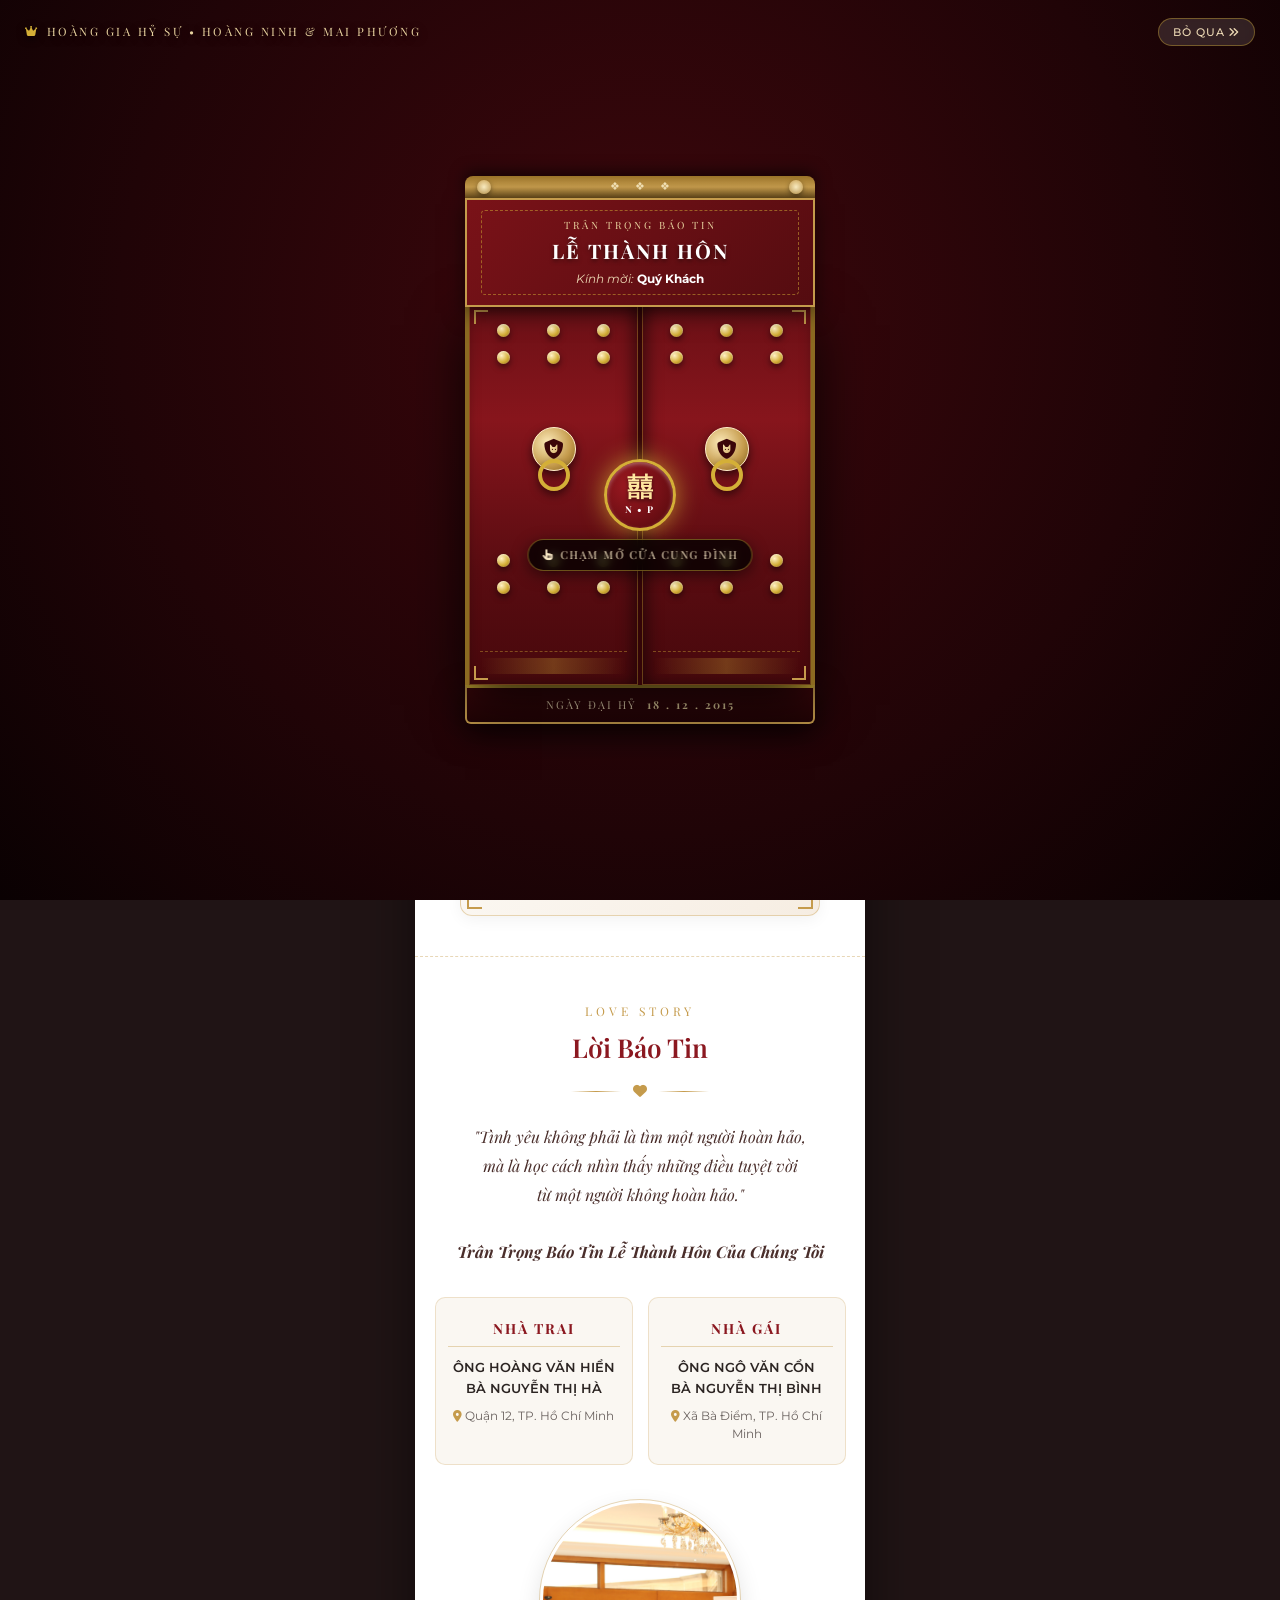
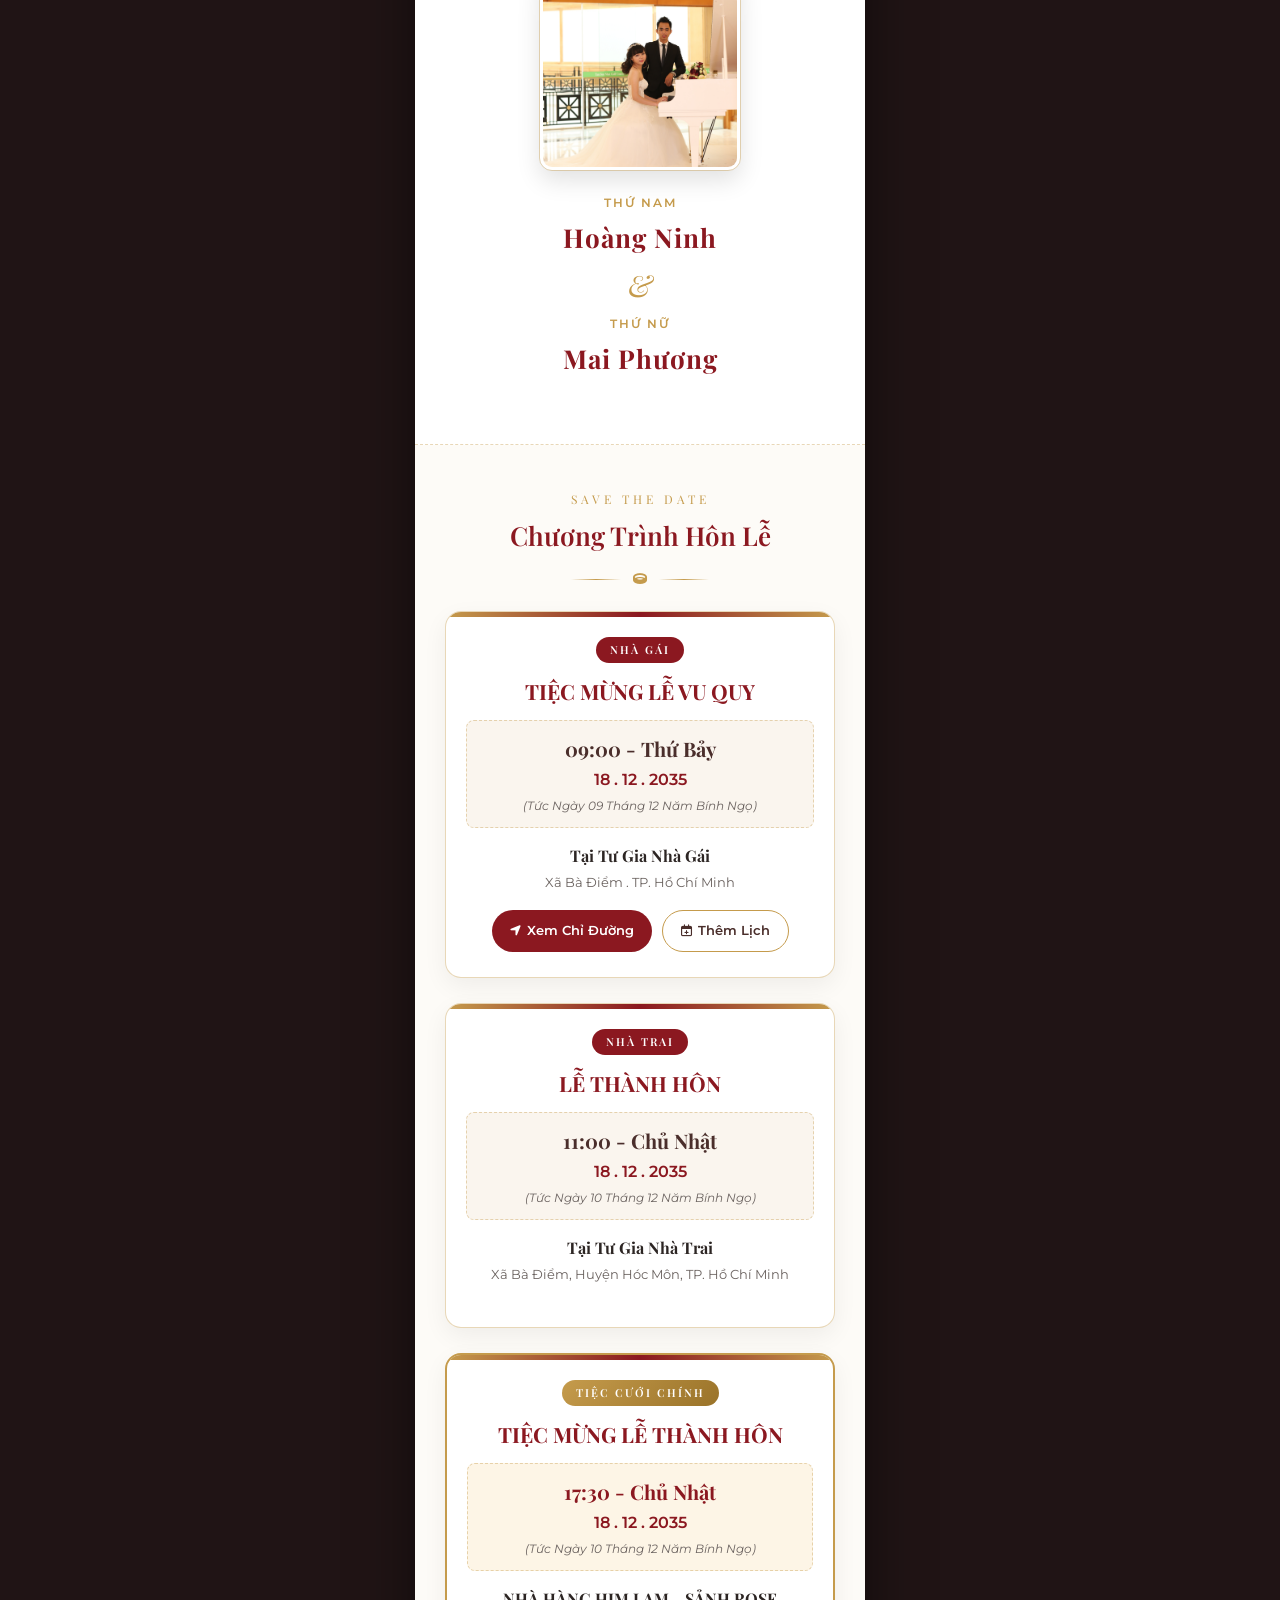
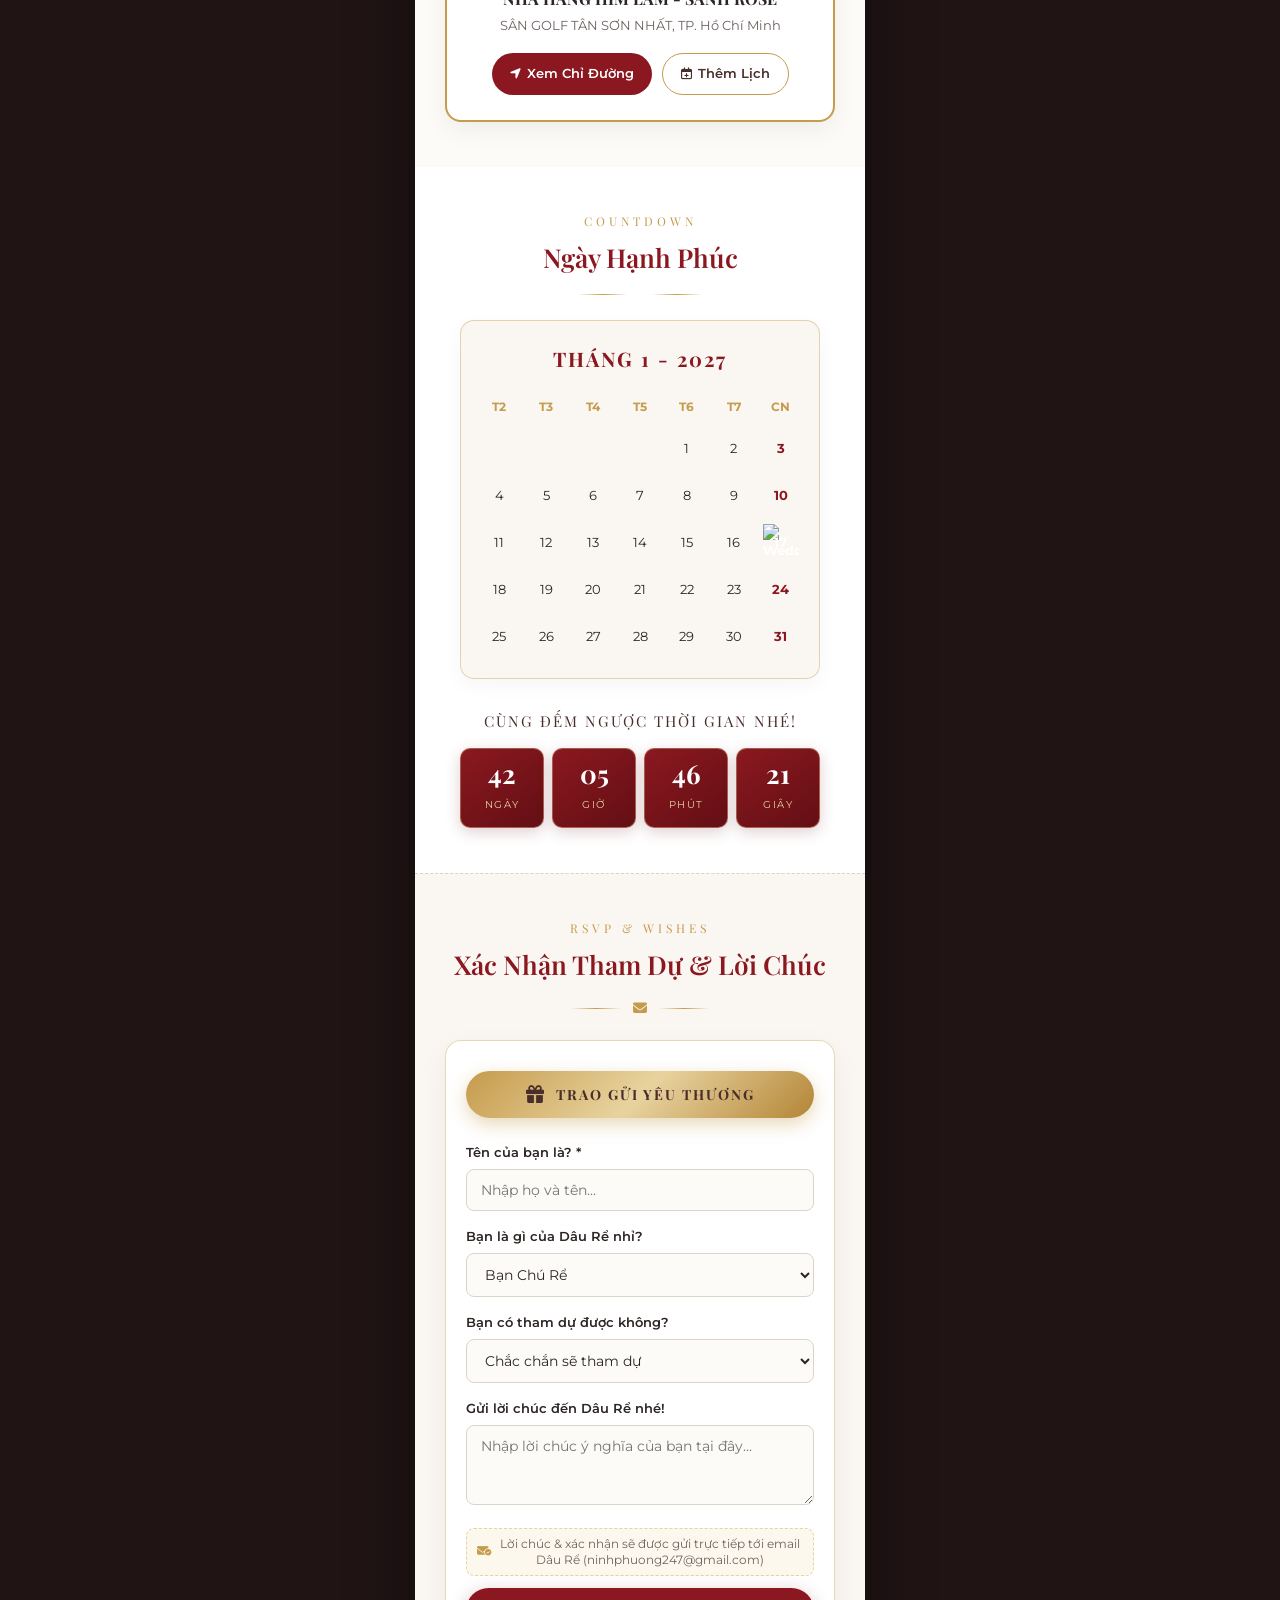
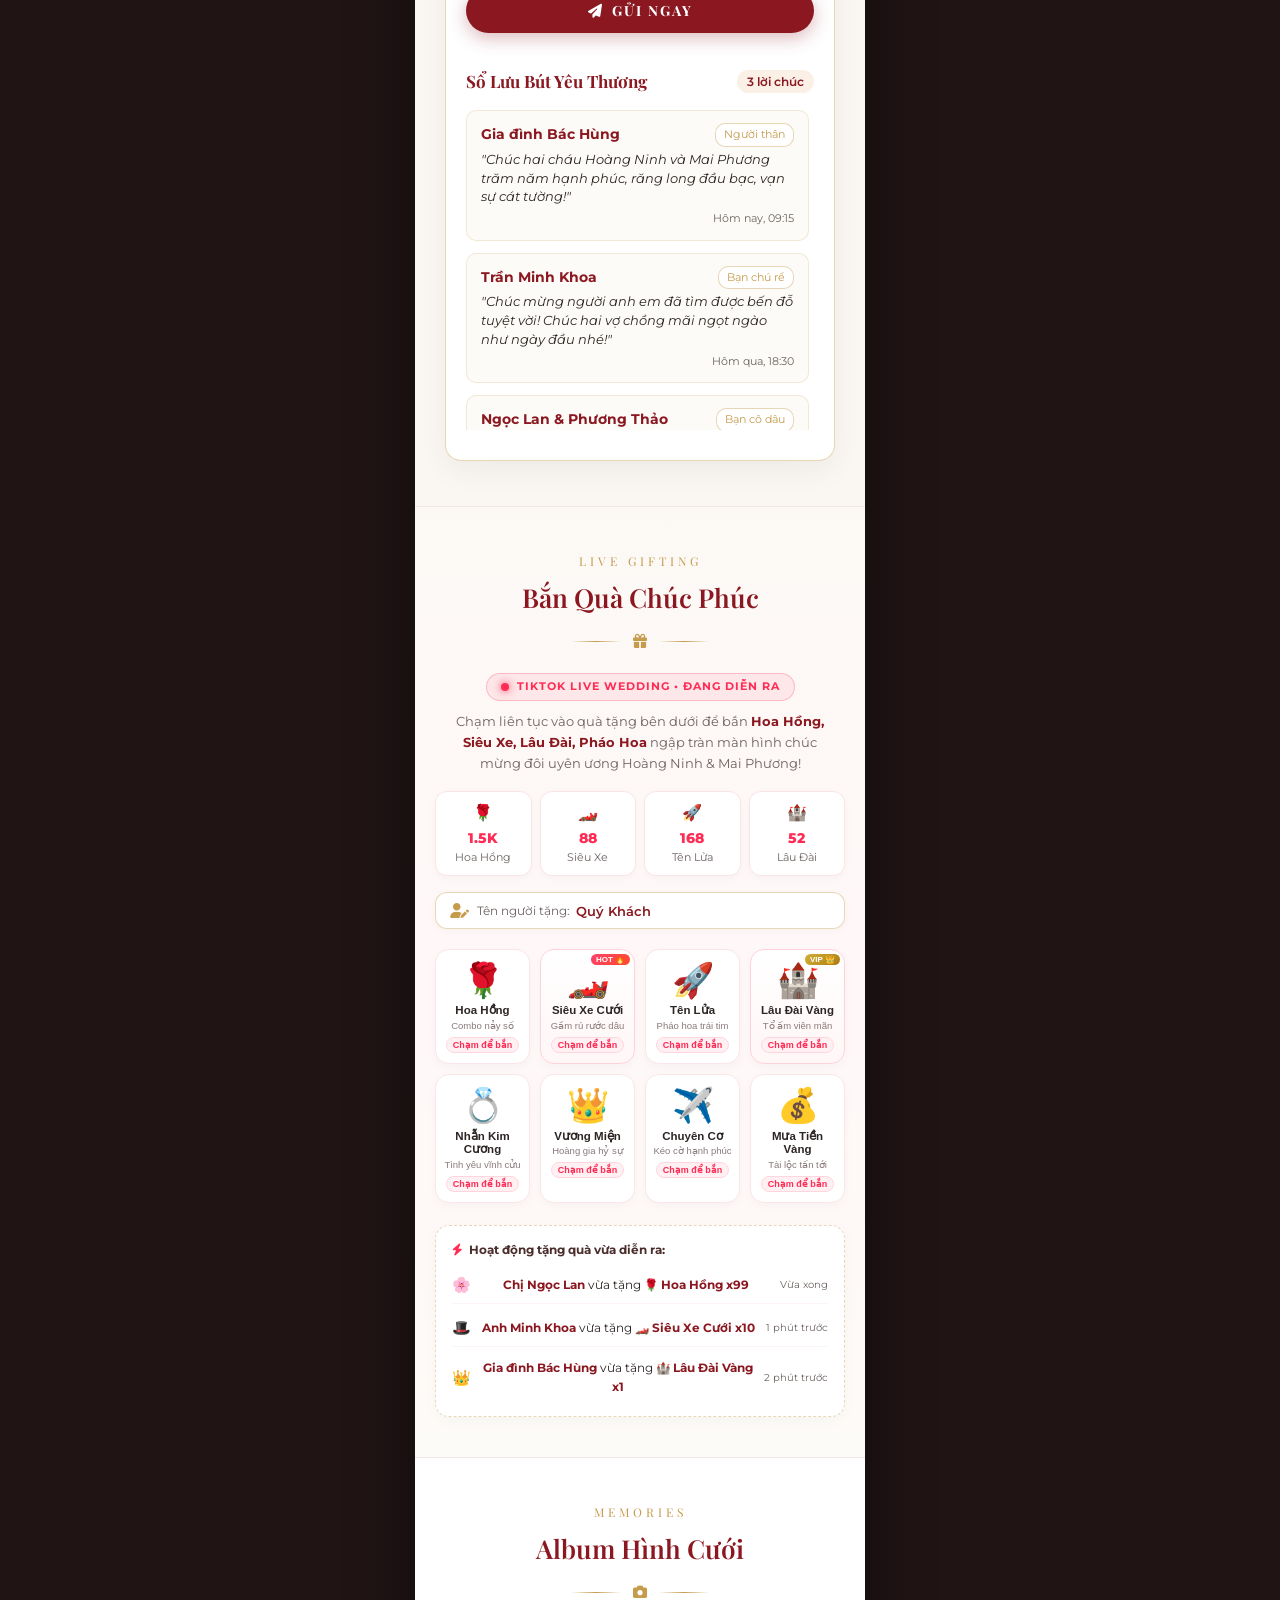
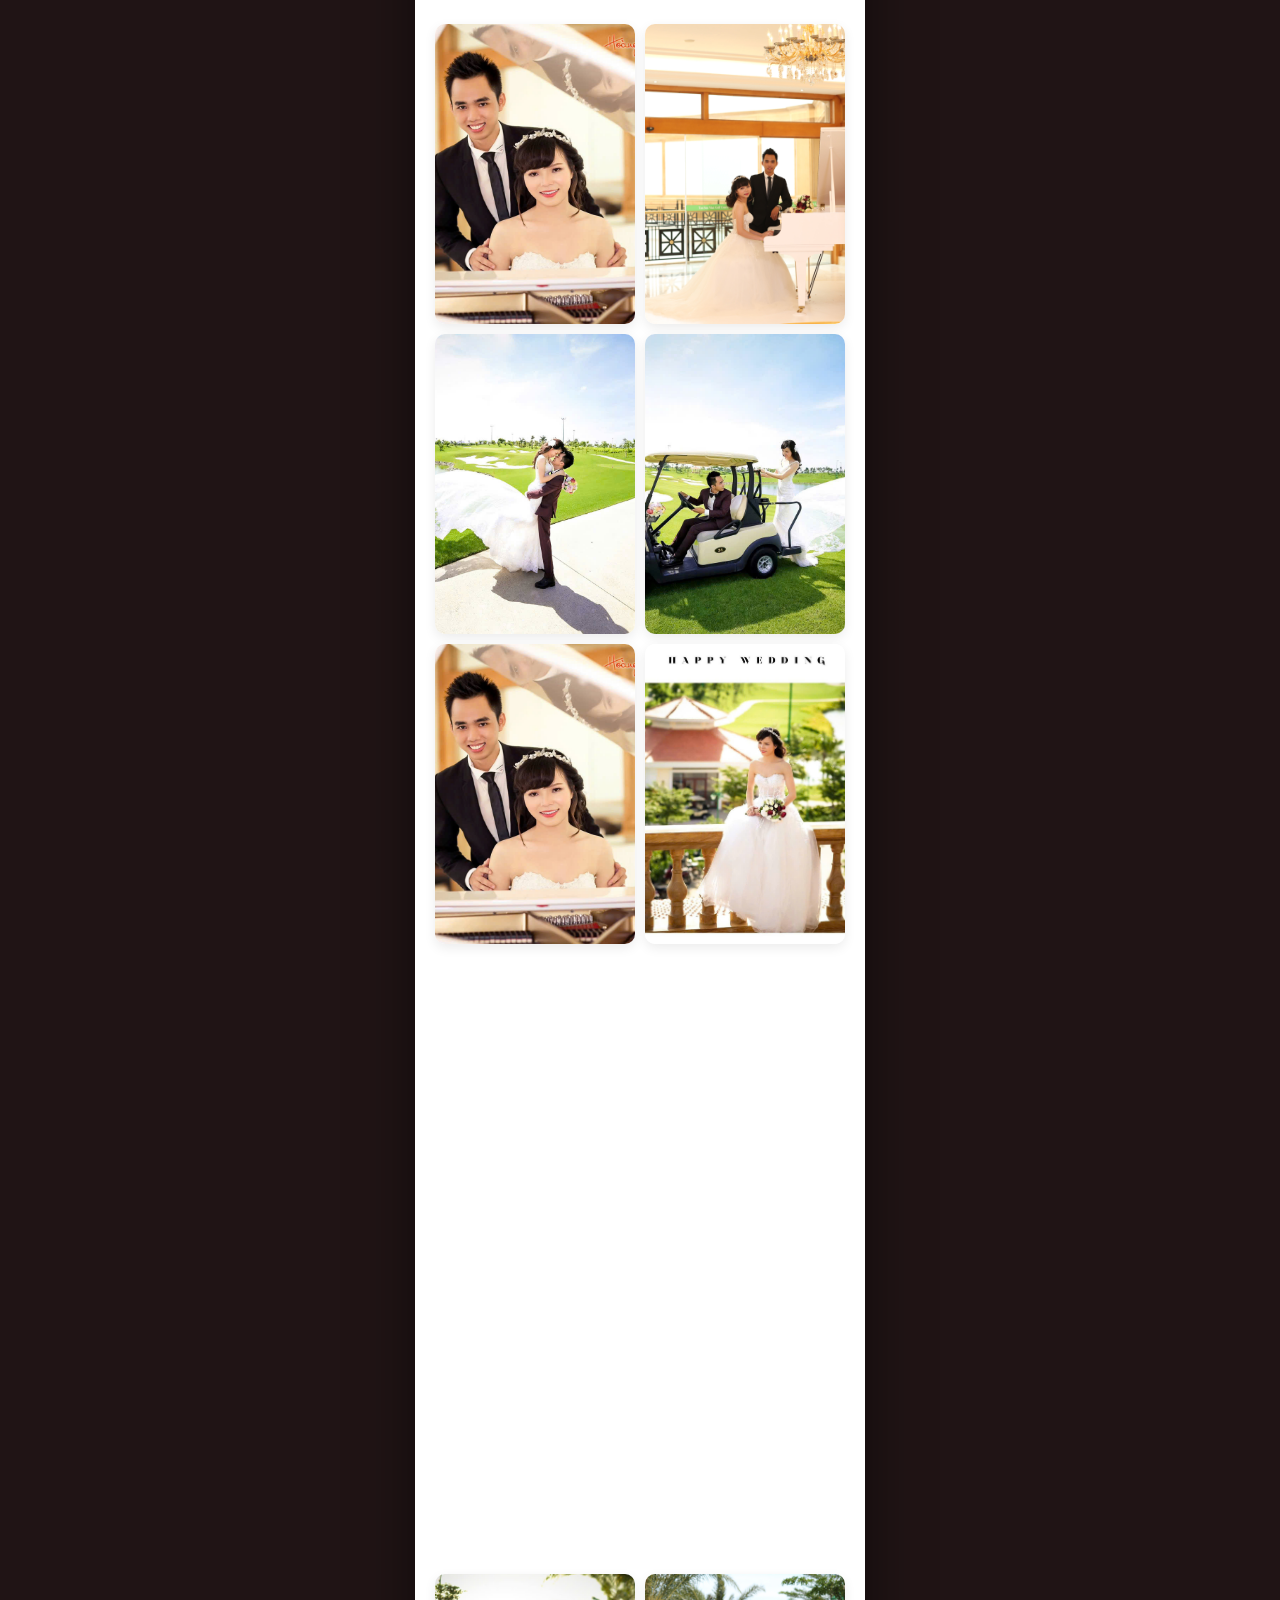
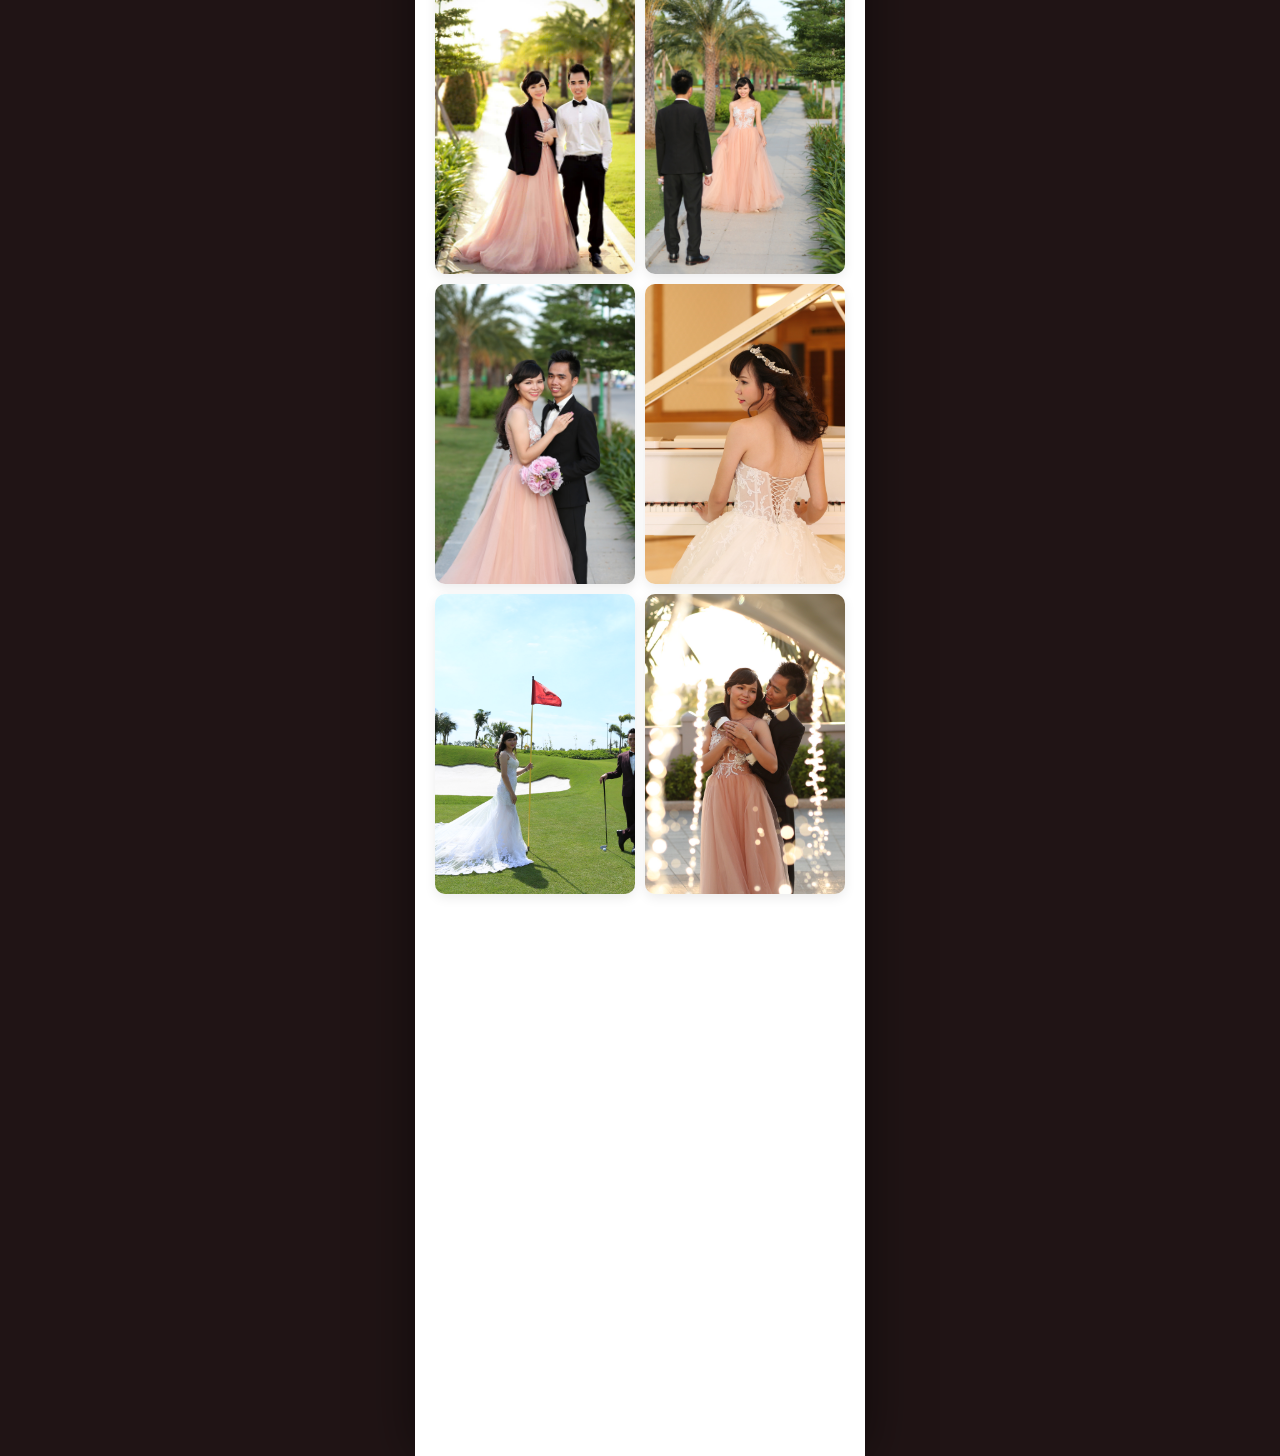
==== index.html @ 1b01f098 "Initial commit: Website thiep cuoi Hoang Ninh & Mai Phuong with TikTok live gifts, palace gate effec" ====
<!DOCTYPE html>
<html lang="vi">

<head>
  <meta charset="UTF-8">
  <meta name="viewport" content="width=device-width, initial-scale=1.0, maximum-scale=1.0, user-scalable=no">
  <title>THƯ MỜI CƯỚI HOÀNG NINH &amp; MAI PHƯƠNG</title>

  <!-- Open Graph / SEO / Facebook / Zalo -->
  <meta property="og:type" content="website">
  <meta property="og:title" content="THƯ MỜI CƯỚI HOÀNG NINH &amp; MAI PHƯƠNG">
  <meta property="og:description"
    content="Trân trọng kính mời quý khách đến dự lễ thành hôn của HOÀNG NINH &amp; MAI PHƯƠNG vào ngày 17.01.2027!">
  <meta property="og:image" content="image/chinh.jpg">
  <meta property="og:url" content="https://www.ewedinvite.online/VANHUY&amp;MYDUYEN">

  <!-- Favicon -->
  <link rel="icon" type="image/png"
    href="https://statics.pancake.vn/web-media/57/9d/b4/54/8062abb209fa7d1a4f616d71addf48e4b528644d159a733f58090902-w:100-h:100-l:7010-t:image/png.png">

  <!-- Font Awesome Icons -->
  <link rel="stylesheet" href="https://cdnjs.cloudflare.com/ajax/libs/font-awesome/6.5.1/css/all.min.css">

  <!-- Custom Stylesheet -->
  <link rel="stylesheet" href="style.css">
</head>

<body>

  <!-- Golden Scroll Progress Bar -->
  <div class="scroll-progress-bar" id="scroll-progress-bar"></div>

  <!-- Falling Canvas (Rose Petals & Golden Hearts) -->
  <canvas id="particles-canvas"></canvas>

  <!-- Background Music Audio Element -->
  <audio id="wedding-audio" loop preload="auto">
    <source
      src="https://statics.pancake.vn/web-media/5e/ee/bf/4a/afa10d3bdf98ca17ec3191ebbfd3c829d135d06939ee1f1b712d731d-w:0-h:0-l:2938934-t:audio/mpeg.mp3"
      type="audio/mpeg">
  </audio>

  <!-- Floating Music Toggle Button -->
  <div class="floating-music-btn" id="music-toggle-btn" title="Phát nhạc nền">
    <div class="music-disc">
      <i class="fa-solid fa-compact-disc music-icon"></i>
    </div>
  </div>

  <!-- Floating Back to Top Button -->
  <div class="floating-scroll-top" id="scroll-top-btn" title="Lên đầu trang">
    <i class="fa-solid fa-arrow-up"></i>
  </div>

  <!-- Floating Guest Link Creator Tool Button (for Bride & Groom) -->
  <div class="floating-tool-btn" id="floating-tool-btn" title="Tạo link mời riêng cho từng khách">
    <i class="fa-solid fa-wand-magic-sparkles" style="color: #c59b4c; font-size: 18px;"></i>
  </div>

  <!-- Floating TikTok Live Gift Button (Bắn Quà Live) -->
  <div class="floating-gift-btn" id="floating-gift-btn" title="Bắn quà Live TikTok chúc phúc Dâu Rể">
    <div class="gift-btn-glow"></div>
    <div class="gift-btn-inner">
      <span class="gift-btn-icon">🎁</span>
      <span class="gift-btn-label">Tặng Quà</span>
      <span class="gift-live-pulse-dot"></span>
    </div>
  </div>

  <!-- =====================================================================
       IMPERIAL PALACE GATE OPENING TRANSITION (CỬA CUNG ĐÌNH HOÀNG GIA)
       ===================================================================== -->
  <div class="palace-gate-overlay" id="envelope-overlay">
    <!-- Top Bar with Imperial Badge & Skip Button -->
    <div class="palace-top-bar">
      <div class="palace-top-badge">
        <i class="fa-solid fa-crown" style="color: #d4af37; margin-right: 6px;"></i>
        HOÀNG GIA HỶ SỰ &bull; HOÀNG NINH &amp; MAI PHƯƠNG
      </div>
      <button class="btn-skip-intro" id="btn-skip-intro" title="Vào trực tiếp thiệp cưới">
        Bỏ qua <i class="fa-solid fa-angles-right" style="font-size: 11px; margin-left: 3px;"></i>
      </button>
    </div>

    <!-- Golden Ray Backdrop / Palace Interior Glow -->
    <div class="palace-interior-glow" id="palace-glow">
      <div class="palace-light-beam"></div>
    </div>

    <!-- The Palace Gate Arch & Double Doors Container -->
    <div class="palace-gate-container" id="palace-gate-container">

      <!-- Imperial Roof Cornice & Plaque (Hoành phi hoàng gia sơn son thếp vàng) -->
      <div class="palace-roof-cornice">
        <div class="palace-roof-eaves">
          <div class="eave-ornament eave-left"></div>
          <div class="eave-ridge">
            <span class="roof-tile-ornament">❖</span>
            <span class="roof-tile-ornament">❖</span>
            <span class="roof-tile-ornament">❖</span>
          </div>
          <div class="eave-ornament eave-right"></div>
        </div>
        <div class="palace-plaque">
          <div class="plaque-border">
            <span class="plaque-sub">TRÂN TRỌNG BÁO TIN</span>
            <h2 class="plaque-title">LỄ THÀNH HÔN</h2>
            <div class="plaque-guest">
              <span>Kính mời:</span> <strong id="envelope-guest-name">Quý Khách</strong>
            </div>
          </div>
        </div>
      </div>

      <!-- 3D Door Portal (Khung cửa cung đình phối cảnh 3D) -->
      <div class="palace-door-portal" id="palace-door-portal">

        <!-- Cánh Cửa Trái (Left Palace Door) -->
        <div class="palace-door door-left" id="door-left">
          <div class="door-frame-inner">
            <!-- Brass Corner Filigree -->
            <div class="door-corner lt"></div>
            <div class="door-corner lb"></div>

            <!-- Top Rivets Matrix (Đinh tán bằng đồng hoàng gia) -->
            <div class="rivets-grid">
              <span class="rivet"></span><span class="rivet"></span><span class="rivet"></span>
              <span class="rivet"></span><span class="rivet"></span><span class="rivet"></span>
            </div>

            <!-- Imperial Brass Lion Knocker with Ring (Tay nắm cửa sư tử ngậm khuyên vàng) -->
            <div class="door-knocker-wrap">
              <div class="knocker-mask">
                <i class="fa-solid fa-shield-cat"></i>
              </div>
              <div class="knocker-ring"></div>
            </div>

            <!-- Bottom Rivets Matrix -->
            <div class="rivets-grid">
              <span class="rivet"></span><span class="rivet"></span><span class="rivet"></span>
              <span class="rivet"></span><span class="rivet"></span><span class="rivet"></span>
            </div>

            <!-- Traditional Imperial Carving Inlay -->
            <div class="door-carving">
              <div class="carving-filigree"></div>
            </div>
          </div>
        </div>

        <!-- Cánh Cửa Phải (Right Palace Door) -->
        <div class="palace-door door-right" id="door-right">
          <div class="door-frame-inner">
            <!-- Brass Corner Filigree -->
            <div class="door-corner rt"></div>
            <div class="door-corner rb"></div>

            <!-- Top Rivets Matrix (Đinh tán bằng đồng hoàng gia) -->
            <div class="rivets-grid">
              <span class="rivet"></span><span class="rivet"></span><span class="rivet"></span>
              <span class="rivet"></span><span class="rivet"></span><span class="rivet"></span>
            </div>

            <!-- Imperial Brass Lion Knocker with Ring (Tay nắm cửa sư tử ngậm khuyên vàng) -->
            <div class="door-knocker-wrap">
              <div class="knocker-mask">
                <i class="fa-solid fa-shield-cat"></i>
              </div>
              <div class="knocker-ring"></div>
            </div>

            <!-- Bottom Rivets Matrix -->
            <div class="rivets-grid">
              <span class="rivet"></span><span class="rivet"></span><span class="rivet"></span>
              <span class="rivet"></span><span class="rivet"></span><span class="rivet"></span>
            </div>

            <!-- Traditional Imperial Carving Inlay -->
            <div class="door-carving">
              <div class="carving-filigree"></div>
            </div>
          </div>
        </div>

        <!-- Khóa Ngọc Hoàng Gia / Biểu Tượng Chạm Mở (Center Palace Lock Trigger) -->
        <div class="palace-center-lock" id="env-wax-seal" title="Chạm nhẹ để đẩy cửa cung đình">
          <div class="lock-ornament">
            <div class="lock-ring-glow"></div>
            <div class="lock-circle">
              <div class="lock-double-happiness">囍</div>
              <div class="lock-monogram">N &bull; P</div>
            </div>
          </div>
          <div class="palace-touch-hint">
            <i class="fa-solid fa-hand-pointer tap-icon"></i>
            <span>Chạm mở cửa cung đình</span>
          </div>
        </div>

      </div> <!-- End palace-door-portal -->

      <!-- Imperial Plinth / Stone Threshold (Bậc thềm cung điện đá hoa cương viền vàng) -->
      <div class="palace-threshold">
        <div class="threshold-step"></div>
        <div class="threshold-meta">
          <span>NGÀY ĐẠI HỶ</span>
          <strong>18 . 12 . 2015</strong>
        </div>
      </div>

    </div> <!-- End palace-gate-container -->
  </div> <!-- End palace-gate-overlay -->

  <!-- =====================================================================
       MAIN DESKTOP CONTAINER (MOBILE-FIRST 450px)
       ===================================================================== -->
  <div class="desktop-wrapper" id="main-content">

    <!-- SECTION 1: HERO & BÌA THIỆP -->
    <section class="section-hero" id="section-hero">
      <div class="hero-badge" data-aos="fade-down" data-aos-duration="900">THIỆP MỜI CƯỚI</div>
      <h1 class="hero-names" data-aos="zoom-in" data-aos-delay="100">
        <span class="name-line">HOÀNG NINH</span>
        <span class="and">&amp;</span>
        <span class="name-line">MAI PHƯƠNG</span>
      </h1>

      <div class="hero-photo-wrapper" data-aos="zoom-in" data-aos-delay="200">
        <img src="image/chinh.jpg" alt="HOÀNG NINH &amp; MAI PHƯƠNG">
      </div>

      <div class="hero-date-banner" data-aos="fade-up" data-aos-delay="250">18 . 12 . 2035</div>

      <!-- Personalized Guest Invitation Card -->
      <div class="guest-invitation-card" data-aos="flip-up" data-aos-delay="300">
        <div class="guest-card-corner top-left"></div>
        <div class="guest-card-corner top-right"></div>
        <div class="guest-card-corner bottom-left"></div>
        <div class="guest-card-corner bottom-right"></div>

        <div class="invite-label">Trân Trọng Kính Mời:</div>
        <div class="guest-highlight-name" id="hero-guest-name">Quý Khách</div>
        <div class="invite-line"></div>
        <div class="invite-sub">Đến dự buổi tiệc chung vui cùng gia đình chúng tôi</div>
      </div>
    </section>

    <!-- SECTION 2: LỜI BÁO TIN & THÔNG TIN HAI GIA ĐÌNH -->
    <section class="section-families" id="section-families">
      <span class="sec-subtitle" data-aos="fade-up">Love Story</span>
      <h2 class="sec-title" data-aos="fade-up" data-aos-delay="100">Lời Báo Tin</h2>

      <div class="section-divider" data-aos="zoom-in" data-aos-delay="150">
        <i class="fa-solid fa-heart"></i>
      </div>

      <p class="announcement-text" data-aos="fade-up" data-aos-delay="200">
        "Tình yêu không phải là tìm một người hoàn hảo,<br>
        mà là học cách nhìn thấy những điều tuyệt vời<br>
        từ một người không hoàn hảo."<br><br>
        <strong>Trân Trọng Báo Tin Lễ Thành Hôn Của Chúng Tôi</strong>
      </p>

      <!-- Hai Gia Đình -->
      <div class="families-container">
        <!-- Nhà Trai (Slide from Left) -->
        <div class="family-column" data-aos="fade-right" data-aos-delay="200">
          <div class="family-title">NHÀ TRAI</div>
          <div class="parent-names">
            ÔNG HOÀNG VĂN HIỂN<br>
            BÀ NGUYỄN THỊ HÀ
          </div>
          <div class="family-address">
            <i class="fa-solid fa-location-dot" style="color: #c59b4c;"></i> Quận 12, TP. Hồ Chí Minh
          </div>
        </div>

        <!-- Nhà Gái (Slide from Right) -->
        <div class="family-column" data-aos="fade-left" data-aos-delay="200">
          <div class="family-title">NHÀ GÁI</div>
          <div class="parent-names">
            ÔNG NGÔ VĂN CỔN<br>
            BÀ NGUYỄN THỊ BÌNH
          </div>
          <div class="family-address">
            <i class="fa-solid fa-location-dot" style="color: #c59b4c;"></i> Xã Bà Điểm, TP. Hồ Chí Minh
          </div>
        </div>
      </div>

      <!-- Couple Photo & Names -->
      <div class="couple-feature">
        <div class="couple-arch-photo" data-aos="zoom-in" data-aos-delay="250">
          <img src="image/188A6221.JPG" alt="Chú rể Hoàng Ninh &amp; Cô dâu Mai Phương">
        </div>

        <div class="couple-names-wrap" data-aos="fade-up" data-aos-delay="300">
          <div class="groom-box">
            <span class="role-tag">Thứ Nam</span>
            <div class="person-name">Hoàng Ninh</div>
          </div>

          <div class="couple-heart-amp">&amp;</div>

          <div class="bride-box">
            <span class="role-tag">Thứ Nữ</span>
            <div class="person-name">Mai Phương</div>
          </div>
        </div>
      </div>
    </section>

    <!-- SECTION 3 & 4: CHI TIẾT SỰ KIỆN CƯỚI -->
    <section class="section-events" id="section-events">
      <span class="sec-subtitle" data-aos="fade-up">Save The Date</span>
      <h2 class="sec-title" data-aos="fade-up" data-aos-delay="100">Chương Trình Hôn Lễ</h2>

      <div class="section-divider" data-aos="zoom-in" data-aos-delay="150">
        <i class="fa-solid fa-ring"></i>
      </div>

      <div class="events-wrapper">
        <!-- Sự kiện 1: TIỆC MỪNG LỄ VU QUY (Nhà Gái) -->
        <div class="event-card" data-aos="fade-right" data-aos-delay="150">
          <span class="event-badge">NHÀ GÁI</span>
          <h3 class="event-title">TIỆC MỪNG LỄ VU QUY</h3>

          <div class="event-datetime-box">
            <div class="event-time">09:00 - Thứ Bảy</div>
            <div class="event-date">18 . 12 . 2035</div>
            <div class="event-lunar">(Tức Ngày 09 Tháng 12 Năm Bính Ngọ)</div>
          </div>

          <div class="event-venue-name">Tại Tư Gia Nhà Gái</div>
          <div class="event-address">
            Xã Bà Điểm . TP. Hồ Chí Minh
          </div>

          <div class="event-actions">
            <a href="https://www.google.com/maps?q=10.3214920,106.2009957" target="_blank" rel="noopener"
              class="btn-map">
              <i class="fa-solid fa-location-arrow"></i> Xem Chỉ Đường
            </a>
            <a href="https://calendar.google.com/calendar/render?action=TEMPLATE&text=Ti%E1%BB%87c+Vu+Quy+Ho%C3%A0ng+Ninh+%26+Mai+Ph%C6%B0%C6%A1ng&dates=20270116T020000Z/20270116T060000Z&details=L%E1%BB%85+Vu+Quy+t%E1%BA%A1i+T%C6%B0+Gia+Nh%C3%A0+G%C3%A1i&location=22+T%E1%BB%95+1,+%E1%BA%A4p+%C4%90%C3%B4ng+H%C3%B2a,+X%C3%A3+Ng%C5%A9+Hi%E1%BB%87p,+T%E1%BB%89nh+%C4%90%E1%BB%93ng+Th%C3%A1p"
              target="_blank" rel="noopener" class="btn-calendar">
              <i class="fa-regular fa-calendar-plus"></i> Thêm Lịch
            </a>
          </div>
        </div>

        <!-- Sự kiện 2: LỄ THÀNH HÔN (Nhà Trai) -->
        <div class="event-card" data-aos="fade-left" data-aos-delay="200">
          <span class="event-badge">NHÀ TRAI</span>
          <h3 class="event-title">LỄ THÀNH HÔN</h3>

          <div class="event-datetime-box">
            <div class="event-time">11:00 - Chủ Nhật</div>
            <div class="event-date">18 . 12 . 2035</div>
            <div class="event-lunar">(Tức Ngày 10 Tháng 12 Năm Bính Ngọ)</div>
          </div>

          <div class="event-venue-name">Tại Tư Gia Nhà Trai</div>
          <div class="event-address">
            Xã Bà Điểm, Huyện Hóc Môn, TP. Hồ Chí Minh
          </div>
        </div>

        <!-- Sự kiện 3: TIỆC MỪNG LỄ THÀNH HÔN (Đãi Tiệc Nhà Hàng) -->
        <div class="event-card event-highlight" style="border: 2px solid var(--accent-gold);" data-aos="zoom-in"
          data-aos-delay="250">
          <span class="event-badge" style="background: linear-gradient(135deg, #c59b4c, #9a7329);">TIỆC CƯỚI
            CHÍNH</span>
          <h3 class="event-title">TIỆC MỪNG LỄ THÀNH HÔN</h3>

          <div class="event-datetime-box" style="background: #fdf5e6;">
            <div class="event-time" style="color: var(--primary-red);">17:30 - Chủ Nhật</div>
            <div class="event-date">18 . 12 . 2035</div>
            <div class="event-lunar">(Tức Ngày 10 Tháng 12 Năm Bính Ngọ)</div>
          </div>

          <div class="event-venue-name">NHÀ HÀNG HIM LAM - SẢNH ROSE</div>
          <div class="event-address">
            SÂN GOLF TÂN SƠN NHẤT, TP. Hồ Chí Minh
          </div>

          <div class="event-actions">
            <a href="https://www.google.com/maps/place/Trung+T%C3%A2m+Ti%E1%BB%87c+C%C6%B0%E1%BB%9Bi+H%E1%BB%99i+Ngh%E1%BB%8B+Melisa+Center/@10.782358,106.6368441,925m/data=!3m2!1e3!4b1!4m6!3m5!1s0x31752eaf6658609f:0x1e97038f274d4237!8m2!3d10.782358!4d106.6368441!16s%2Fg%2F1q674bwl4"
              target="_blank" rel="noopener" class="btn-map">
              <i class="fa-solid fa-location-arrow"></i> Xem Chỉ Đường
            </a>
            <a href="https://calendar.google.com/calendar/render?action=TEMPLATE&text=Ti%E1%BB%87c+C%C6%B0%E1%BB%9Bi+Ho%C3%A0ng+Ninh+%26+Mai+Ph%C6%B0%C6%A1ng&dates=20270117T103000Z/20270117T143000Z&details=Ti%E1%BB%87c+M%E1%BB%ABng+Th%C3%A0nh+H%C3%B4n+t%E1%BA%A1i+Melisa+Center&location=85+Tho%E1%BA%A1i+Ng%E1%BB%8Dc+H%E1%BA%A7u,+T%C3%A2n+Ph%C3%BA,+TP.+H%E1%BB%93+Ch%C3%AD+Minh"
              target="_blank" rel="noopener" class="btn-calendar">
              <i class="fa-regular fa-calendar-plus"></i> Thêm Lịch
            </a>
          </div>
        </div>
      </div>
    </section>

    <!-- SECTION 5: LỊCH NGÀY CƯỚI & ĐỒNG HỒ ĐẾM NGƯỢC -->
    <section class="section-calendar" id="section-calendar">
      <span class="sec-subtitle" data-aos="fade-up">Countdown</span>
      <h2 class="sec-title" data-aos="fade-up" data-aos-delay="100">Ngày Hạnh Phúc</h2>

      <div class="section-divider" data-aos="zoom-in" data-aos-delay="150">
        <i class="fa-solid fa-calendar-heart"></i>
      </div>

      <!-- Calendar Widget (Flip up animation) -->
      <div class="wedding-calendar-card" data-aos="flip-up" data-aos-delay="200">
        <div class="calendar-header">THÁNG 1 - 2027</div>
        <div class="cal-grid" id="calendar-grid">
          <!-- Calendar is dynamically generated via script.js -->
        </div>
      </div>

      <!-- Countdown Clock -->
      <div class="countdown-container" data-aos="fade-up" data-aos-delay="250">
        <div class="countdown-title">Cùng đếm ngược thời gian nhé!</div>
        <div class="countdown-boxes">
          <div class="countdown-item" data-aos="zoom-in" data-aos-delay="100">
            <span class="countdown-number" id="count-days">00</span>
            <span class="countdown-label">Ngày</span>
          </div>
          <div class="countdown-item" data-aos="zoom-in" data-aos-delay="200">
            <span class="countdown-number" id="count-hours">00</span>
            <span class="countdown-label">Giờ</span>
          </div>
          <div class="countdown-item" data-aos="zoom-in" data-aos-delay="300">
            <span class="countdown-number" id="count-minutes">00</span>
            <span class="countdown-label">Phút</span>
          </div>
          <div class="countdown-item" data-aos="zoom-in" data-aos-delay="400">
            <span class="countdown-number" id="count-seconds">00</span>
            <span class="countdown-label">Giây</span>
          </div>
        </div>
      </div>
    </section>

    <!-- SECTION 6: XÁC NHẬN THAM DỰ & TRAO GỬI YÊU THƯƠNG -->
    <section class="section-rsvp" id="section-rsvp">
      <span class="sec-subtitle" data-aos="fade-up">RSVP &amp; Wishes</span>
      <h2 class="sec-title" data-aos="fade-up" data-aos-delay="100">Xác Nhận Tham Dự &amp; Lời Chúc</h2>

      <div class="section-divider" data-aos="zoom-in" data-aos-delay="150">
        <i class="fa-solid fa-envelope"></i>
      </div>

      <div class="rsvp-card" data-aos="fade-up" data-aos-delay="200">
        <!-- Trao Gửi Yêu Thương Button (Open Bank Gift Modal) -->
        <button class="btn-open-gift trigger-gift-modal" data-aos="zoom-in" data-aos-delay="250">
          <i class="fa-solid fa-gift"></i> Trao Gửi Yêu Thương
        </button>

        <!-- RSVP Form -->
        <form class="rsvp-form-wrap" id="rsvp-form" data-aos="fade-up" data-aos-delay="300">
          <div class="form-group">
            <label class="form-label" for="rsvp-guest-name">Tên của bạn là? *</label>
            <input type="text" id="rsvp-guest-name" class="form-input" placeholder="Nhập họ và tên..." required>
          </div>

          <div class="form-group">
            <label class="form-label" for="rsvp-relation">Bạn là gì của Dâu Rể nhỉ?</label>
            <select id="rsvp-relation" class="form-select">
              <option value="Bạn Chú Rể">Bạn Chú Rể</option>
              <option value="Bạn Cô Dâu">Bạn Cô Dâu</option>
              <option value="Đồng Nghiệp">Đồng Nghiệp</option>
              <option value="Họ Hàng / Người Thân">Họ Hàng / Người Thân</option>
              <option value="Bạn Thân">Bạn Thân</option>
              <option value="Khách Quý">Khách Quý</option>
            </select>
          </div>

          <div class="form-group">
            <label class="form-label" for="rsvp-attendance">Bạn có tham dự được không?</label>
            <select id="rsvp-attendance" class="form-select" required>
              <option value="yes">Chắc chắn sẽ tham dự</option>
              <option value="no">Rất tiếc không thể tham dự</option>
            </select>
          </div>

          <div class="form-group">
            <label class="form-label" for="rsvp-message">Gửi lời chúc đến Dâu Rể nhé!</label>
            <textarea id="rsvp-message" class="form-textarea"
              placeholder="Nhập lời chúc ý nghĩa của bạn tại đây..."></textarea>
          </div>

          <div class="rsvp-email-notice">
            <i class="fa-solid fa-envelope-circle-check" style="color: var(--accent-gold);"></i> Lời chúc &amp; xác nhận sẽ được gửi trực tiếp tới email Dâu Rể (ninhphuong247@gmail.com)
          </div>

          <button type="submit" class="btn-submit-rsvp" id="btn-submit-rsvp">
            <i class="fa-solid fa-paper-plane"></i> GỬI NGAY
          </button>
        </form>

        <!-- Sổ Lưu Bút (Guestbook) -->
        <div class="guestbook-section" data-aos="fade-up" data-aos-delay="350">
          <div class="guestbook-title">
            <span>Sổ Lưu Bút Yêu Thương</span>
            <span class="guestbook-badge" id="wishes-count">3 lời chúc</span>
          </div>

          <div class="wishes-list" id="wishes-list">
            <!-- Wishes will be loaded here from script.js -->
          </div>
        </div>
      </div>
    </section>

    <!-- =====================================================================
         SECTION 6.5: BẮN QUÀ LIVE TIKTOK CHÚC PHÚC DÂU RỂ
         ===================================================================== -->
    <section class="section-tiktok-gifts" id="section-tiktok-gifts">
      <span class="sec-subtitle" data-aos="fade-up">Live Gifting</span>
      <h2 class="sec-title" data-aos="fade-up" data-aos-delay="100">Bắn Quà Chúc Phúc</h2>

      <div class="section-divider" data-aos="zoom-in" data-aos-delay="150">
        <i class="fa-solid fa-gift"></i>
      </div>

      <div class="tiktok-live-badge-wrap" data-aos="fade-up" data-aos-delay="180">
        <span class="tiktok-live-dot"></span>
        <span class="tiktok-live-tag">TIKTOK LIVE WEDDING &bull; ĐANG DIỄN RA</span>
      </div>

      <p class="tiktok-desc" data-aos="fade-up" data-aos-delay="200">
        Chạm liên tục vào quà tặng bên dưới để bắn <strong>Hoa Hồng, Siêu Xe, Lâu Đài, Pháo Hoa</strong> ngập tràn màn hình chúc mừng đôi uyên ương Hoàng Ninh &amp; Mai Phương!
      </p>

      <!-- Live Gift Stats Counter -->
      <div class="tiktok-gift-stats" data-aos="fade-up" data-aos-delay="220">
        <div class="stat-pill"><span class="stat-icon">🌹</span> <strong id="stat-count-rose">1.5K</strong> <span>Hoa Hồng</span></div>
        <div class="stat-pill"><span class="stat-icon">🏎️</span> <strong id="stat-count-car">88</strong> <span>Siêu Xe</span></div>
        <div class="stat-pill"><span class="stat-icon">🚀</span> <strong id="stat-count-rocket">168</strong> <span>Tên Lửa</span></div>
        <div class="stat-pill"><span class="stat-icon">🏰</span> <strong id="stat-count-castle">52</strong> <span>Lâu Đài</span></div>
      </div>

      <!-- Quick Sender Name Input -->
      <div class="tiktok-sender-bar" data-aos="fade-up" data-aos-delay="240">
        <i class="fa-solid fa-user-pen" style="color: var(--accent-gold); margin-right: 8px;"></i>
        <label for="tiktok-guest-input" style="font-size: 12px; color: var(--text-muted); margin-right: 6px;">Tên người tặng:</label>
        <input type="text" id="tiktok-guest-input" class="tiktok-guest-input" placeholder="Nhập tên bạn (Ví dụ: Bạn Nam, Chị Lan)..." value="Quý Khách">
      </div>

      <!-- Grid of Interactive Gifts -->
      <div class="tiktok-gifts-grid" data-aos="zoom-in" data-aos-delay="260">
        <!-- 1. Hoa Hồng -->
        <button class="gift-card" data-gift="rose" type="button" title="Bắn Hoa Hồng (Combo nảy số)">
          <div class="gift-card-icon">🌹</div>
          <div class="gift-card-name">Hoa Hồng</div>
          <div class="gift-card-sub">Combo nảy số</div>
          <div class="gift-card-tap-badge">Chạm để bắn</div>
        </button>

        <!-- 2. Siêu Xe -->
        <button class="gift-card gift-highlight" data-gift="car" type="button" title="Lao Siêu Xe Mui Trần qua màn hình">
          <div class="gift-badge-hot">HOT 🔥</div>
          <div class="gift-card-icon">🏎️</div>
          <div class="gift-card-name">Siêu Xe Cưới</div>
          <div class="gift-card-sub">Gầm rú rước dâu</div>
          <div class="gift-card-tap-badge">Chạm để bắn</div>
        </button>

        <!-- 3. Tên Lửa -->
        <button class="gift-card" data-gift="rocket" type="button" title="Phóng Tên Lửa nổ Pháo Hoa Trái Tim">
          <div class="gift-card-icon">🚀</div>
          <div class="gift-card-name">Tên Lửa</div>
          <div class="gift-card-sub">Pháo hoa trái tim</div>
          <div class="gift-card-tap-badge">Chạm để bắn</div>
        </button>

        <!-- 4. Lâu Đài Cổ Tích -->
        <button class="gift-card gift-highlight" data-gift="castle" type="button" title="Dựng Lâu Đài Cổ Tích nguy nga">
          <div class="gift-badge-vip">VIP 👑</div>
          <div class="gift-card-icon">🏰</div>
          <div class="gift-card-name">Lâu Đài Vàng</div>
          <div class="gift-card-sub">Tổ ấm viên mãn</div>
          <div class="gift-card-tap-badge">Chạm để bắn</div>
        </button>

        <!-- 5. Nhẫn Kim Cương -->
        <button class="gift-card" data-gift="ring" type="button" title="Tỏa sáng Nhẫn Kim Cương xoay 3D">
          <div class="gift-card-icon">💍</div>
          <div class="gift-card-name">Nhẫn Kim Cương</div>
          <div class="gift-card-sub">Tình yêu vĩnh cửu</div>
          <div class="gift-card-tap-badge">Chạm để bắn</div>
        </button>

        <!-- 6. Vương Miện -->
        <button class="gift-card" data-gift="crown" type="button" title="Trao Vương Miện Hoàng Gia">
          <div class="gift-card-icon">👑</div>
          <div class="gift-card-name">Vương Miện</div>
          <div class="gift-card-sub">Hoàng gia hỷ sự</div>
          <div class="gift-card-tap-badge">Chạm để bắn</div>
        </button>

        <!-- 7. Chuyên Cơ -->
        <button class="gift-card" data-gift="jet" type="button" title="Chuyên cơ kéo banner chúc mừng">
          <div class="gift-card-icon">✈️</div>
          <div class="gift-card-name">Chuyên Cơ</div>
          <div class="gift-card-sub">Kéo cờ hạnh phúc</div>
          <div class="gift-card-tap-badge">Chạm để bắn</div>
        </button>

        <!-- 8. Mưa Tiền Vàng -->
        <button class="gift-card" data-gift="money" type="button" title="Cơn Mưa Tiền Vàng tài lộc">
          <div class="gift-card-icon">💰</div>
          <div class="gift-card-name">Mưa Tiền Vàng</div>
          <div class="gift-card-sub">Tài lộc tấn tới</div>
          <div class="gift-card-tap-badge">Chạm để bắn</div>
        </button>
      </div>

      <!-- Live Recent Gift Activity Feed -->
      <div class="tiktok-recent-box" data-aos="fade-up" data-aos-delay="300">
        <div class="recent-title">
          <i class="fa-solid fa-bolt" style="color: #ff2c55; margin-right: 6px;"></i> Hoạt động tặng quà vừa diễn ra:
        </div>
        <div class="tiktok-feed-list" id="tiktok-feed-list">
          <div class="feed-item">
            <span class="feed-avatar">🌸</span>
            <span class="feed-text"><strong>Chị Ngọc Lan</strong> vừa tặng <strong>🌹 Hoa Hồng x99</strong></span>
            <span class="feed-time">Vừa xong</span>
          </div>
          <div class="feed-item">
            <span class="feed-avatar">🎩</span>
            <span class="feed-text"><strong>Anh Minh Khoa</strong> vừa tặng <strong>🏎️ Siêu Xe Cưới x10</strong></span>
            <span class="feed-time">1 phút trước</span>
          </div>
          <div class="feed-item">
            <span class="feed-avatar">👑</span>
            <span class="feed-text"><strong>Gia đình Bác Hùng</strong> vừa tặng <strong>🏰 Lâu Đài Vàng x1</strong></span>
            <span class="feed-time">2 phút trước</span>
          </div>
        </div>
      </div>
    </section>

    <!-- SECTION 7: ALBUM HÌNH CƯỚI -->
    <section class="section-gallery" id="section-gallery">
      <span class="sec-subtitle" data-aos="fade-up">Memories</span>
      <h2 class="sec-title" data-aos="fade-up" data-aos-delay="100">Album Hình Cưới</h2>

      <div class="section-divider" data-aos="zoom-in" data-aos-delay="150">
        <i class="fa-solid fa-camera"></i>
      </div>

      <div class="gallery-grid">
        <div class="gallery-item" data-aos="fade-up" data-aos-delay="100">
          <img src="image/chinh.jpg" alt="Ảnh cưới Hoàng Ninh &amp; Mai Phương 1" loading="lazy">
          <div class="gallery-item-overlay"><i class="fa-solid fa-expand"></i></div>
        </div>
        <div class="gallery-item" data-aos="fade-up" data-aos-delay="200">
          <img src="image/188A6221.JPG" alt="Ảnh cưới Hoàng Ninh &amp; Mai Phương 2" loading="lazy">
          <div class="gallery-item-overlay"><i class="fa-solid fa-expand"></i></div>
        </div>
        <div class="gallery-item" data-aos="fade-up" data-aos-delay="100">
          <img src="image/7011dac3cd2c4d72143d6.jpg" alt="Ảnh cưới Hoàng Ninh &amp; Mai Phương 3" loading="lazy">
          <div class="gallery-item-overlay"><i class="fa-solid fa-expand"></i></div>
        </div>
        <div class="gallery-item" data-aos="fade-up" data-aos-delay="200">
          <img src="image/8e73104a07a587fbdeb44.jpg" alt="Ảnh cưới Hoàng Ninh &amp; Mai Phương 4" loading="lazy">
          <div class="gallery-item-overlay"><i class="fa-solid fa-expand"></i></div>
        </div>
        <div class="gallery-item" data-aos="fade-up" data-aos-delay="100">
          <img src="image/8519062011cf9191c8de1.jpg" alt="Ảnh cưới Hoàng Ninh &amp; Mai Phương 5" loading="lazy">
          <div class="gallery-item-overlay"><i class="fa-solid fa-expand"></i></div>
        </div>
        <div class="gallery-item" data-aos="fade-up" data-aos-delay="200">
          <img src="image/325cb065a78a27d47e9b2.jpg" alt="Ảnh cưới Hoàng Ninh &amp; Mai Phương 6" loading="lazy">
          <div class="gallery-item-overlay"><i class="fa-solid fa-expand"></i></div>
        </div>
        <div class="gallery-item" data-aos="fade-up" data-aos-delay="100">
          <img src="image/188A6536.JPG" alt="Ảnh cưới Hoàng Ninh &amp; Mai Phương 7" loading="lazy">
          <div class="gallery-item-overlay"><i class="fa-solid fa-expand"></i></div>
        </div>
        <div class="gallery-item" data-aos="fade-up" data-aos-delay="200">
          <img src="image/188A5904.JPG" alt="Ảnh cưới Hoàng Ninh &amp; Mai Phương 8" loading="lazy">
          <div class="gallery-item-overlay"><i class="fa-solid fa-expand"></i></div>
        </div>
        <div class="gallery-item" data-aos="fade-up" data-aos-delay="100">
          <img src="image/f292674370acf0f2a9bd5.jpg" alt="Ảnh cưới Hoàng Ninh &amp; Mai Phương 9" loading="lazy">
          <div class="gallery-item-overlay"><i class="fa-solid fa-expand"></i></div>
        </div>
        <div class="gallery-item" data-aos="fade-up" data-aos-delay="200">
          <img src="image/188A6174.JPG" alt="Ảnh cưới Hoàng Ninh &amp; Mai Phương 10" loading="lazy">
          <div class="gallery-item-overlay"><i class="fa-solid fa-expand"></i></div>
        </div>
        <div class="gallery-item" data-aos="fade-up" data-aos-delay="100">
          <img src="image/ed4e6d777a98fac6a3893.jpg" alt="Ảnh cưới Hoàng Ninh &amp; Mai Phương 11" loading="lazy">
          <div class="gallery-item-overlay"><i class="fa-solid fa-expand"></i></div>
        </div>
        <div class="gallery-item" data-aos="fade-up" data-aos-delay="200">
          <img src="image/188A6465.JPG" alt="Ảnh cưới Hoàng Ninh &amp; Mai Phương 12" loading="lazy">
          <div class="gallery-item-overlay"><i class="fa-solid fa-expand"></i></div>
        </div>
        <div class="gallery-item" data-aos="fade-up" data-aos-delay="100">
          <img src="image/188A6455.JPG" alt="Ảnh cưới Hoàng Ninh &amp; Mai Phương 13" loading="lazy">
          <div class="gallery-item-overlay"><i class="fa-solid fa-expand"></i></div>
        </div>
        <div class="gallery-item" data-aos="fade-up" data-aos-delay="200">
          <img src="image/188A6210.JPG" alt="Ảnh cưới Hoàng Ninh &amp; Mai Phương 14" loading="lazy">
          <div class="gallery-item-overlay"><i class="fa-solid fa-expand"></i></div>
        </div>
        <div class="gallery-item" data-aos="fade-up" data-aos-delay="100">
          <img src="image/188A5908.JPG" alt="Ảnh cưới Hoàng Ninh &amp; Mai Phương 15" loading="lazy">
          <div class="gallery-item-overlay"><i class="fa-solid fa-expand"></i></div>
        </div>
        <div class="gallery-item" data-aos="fade-up" data-aos-delay="200">
          <img src="image/188A6590.JPG" alt="Ảnh cưới Hoàng Ninh &amp; Mai Phương 16" loading="lazy">
          <div class="gallery-item-overlay"><i class="fa-solid fa-expand"></i></div>
        </div>
      </div>
    </section>

    <!-- SECTION 8: LỜI CẢM ƠN (THANK YOU) -->
    <section class="section-thankyou" id="section-thankyou">
      <div class="thankyou-photo" data-aos="zoom-in" data-aos-delay="100">
        <img src="image/8519062011cf9191c8de1.jpg" alt="Thank you HOÀNG NINH &amp; MAI PHƯƠNG">
      </div>

      <div class="thankyou-heading" data-aos="fade-up" data-aos-delay="200">Thank You</div>
      <div class="thankyou-message" data-aos="fade-up" data-aos-delay="250">Rất hân hạnh được đón tiếp!</div>

      <div class="footer-credit" data-aos="fade-up" data-aos-delay="300">
        <p>THƯ MỜI CƯỚI HOÀNG NINH &amp; MAI PHƯƠNG &bull; 17.01.2027</p>
      </div>
    </section>

  </div> <!-- End desktop-wrapper -->

  <!-- =====================================================================
       MODAL 1: TRAO GỬI YÊU THƯƠNG (BANKING & QR CODE)
       ===================================================================== -->
  <div class="modal-overlay" id="gift-modal">
    <div class="gift-modal-card">
      <button class="modal-close-btn" id="close-gift-modal">
        <i class="fa-solid fa-xmark"></i>
      </button>

      <div class="gift-modal-title">Trao Gửi Yêu Thương</div>

      <!-- QR Code Image -->
      <div class="gift-qr-box">
        <img
          src="image/qr_acb.svg"
          alt="Mã QR Mừng Cưới ACB HOANG VAN NINH 873588">
      </div>

      <!-- Bank Details -->
      <div class="bank-info-box">
        <div class="bank-row">
          <span class="label">Ngân hàng:</span>
          <span class="val">ACB (Á Châu)</span>
        </div>
        <div class="bank-row">
          <span class="label">Chủ tài khoản:</span>
          <span class="val">HOANG VAN NINH</span>
        </div>
        <div class="bank-row">
          <span class="label">Số tài khoản:</span>
          <span class="val">873588</span>
        </div>
        <div class="bank-row">
          <span class="label">Nội dung:</span>
          <span class="val" style="font-size: 11.5px;">Mừng cưới Hoàng Ninh - Mai Phương</span>
        </div>
      </div>

      <div style="display: flex; flex-direction: column; gap: 8px;">
        <button class="btn-copy-account" id="btn-copy-account">
          <i class="fa-regular fa-copy"></i> Sao chép số tài khoản
        </button>
        <button class="btn-copy-account" id="btn-copy-message"
          style="background: transparent; color: var(--earth-brown); border: 1px solid var(--accent-gold); box-shadow: none;">
          <i class="fa-regular fa-copy"></i> Sao chép nội dung chuyển khoản
        </button>
      </div>

      <!-- Form Xác Nhận Trao Gửi Yêu Thương (Mừng Cưới) gửi email tới ninhphuong247@gmail.com -->
      <div class="gift-notify-box">
        <div class="gift-notify-header">
          <i class="fa-solid fa-heart-circle-check"></i>
          <span>Xác Nhận Đã Mừng Cưới</span>
        </div>
        <p class="gift-notify-desc">Gửi thông báo trao gửi yêu thương trực tiếp tới email Dâu Rể (<strong>ninhphuong247@gmail.com</strong>):</p>
        <form id="gift-notify-form" class="gift-notify-form">
          <div class="gift-form-group">
            <input type="text" id="gift-sender-name" class="gift-input" placeholder="Tên của bạn là gì? *" required>
          </div>
          <div class="gift-form-row">
            <input type="text" id="gift-sender-relation" class="gift-input" placeholder="Quan hệ (Bạn bè, Họ hàng...)">
            <input type="text" id="gift-sender-amount" class="gift-input" placeholder="Số tiền mừng (tuỳ chọn)">
          </div>
          <div class="gift-form-group">
            <textarea id="gift-sender-note" class="gift-textarea" placeholder="Gửi lời chúc trao gửi yêu thương tới Hoàng Ninh & Mai Phương..."></textarea>
          </div>
          <button type="submit" class="btn-submit-gift-notify" id="btn-submit-gift-notify">
            <i class="fa-solid fa-paper-plane"></i> GỬI THÔNG BÁO TỚI DÂU RỂ
          </button>
        </form>
      </div>
    </div>
  </div>

  <!-- =====================================================================
       MODAL 2: FULLSCREEN LIGHTBOX GALLERY
       ===================================================================== -->
  <div class="lightbox-overlay" id="gallery-lightbox">
    <button class="lightbox-close-btn" id="lightbox-close">
      <i class="fa-solid fa-xmark"></i>
    </button>
    <button class="lightbox-nav-btn prev" id="lightbox-prev">
      <i class="fa-solid fa-chevron-left"></i>
    </button>
    <div class="lightbox-img-wrap">
      <img src="" alt="Zoom Image" class="lightbox-img" id="lightbox-image">
    </div>
    <button class="lightbox-nav-btn next" id="lightbox-next">
      <i class="fa-solid fa-chevron-right"></i>
    </button>
    <div class="lightbox-counter" id="lightbox-counter">1 / 12</div>
  </div>

  <!-- =====================================================================
       MODAL 3: GUEST LINK CREATOR (Dành cho Dâu Rể tạo link riêng)
       ===================================================================== -->
  <div class="modal-overlay" id="creator-modal">
    <div class="creator-modal-card">
      <button class="modal-close-btn" id="close-creator-modal">
        <i class="fa-solid fa-xmark"></i>
      </button>

      <div class="creator-modal-title">
        <i class="fa-solid fa-wand-magic-sparkles" style="color: #c59b4c;"></i> Tạo Link Mời Khách Riêng
      </div>
      <p class="creator-modal-desc">
        Nhập tên khách mời (hoặc gia đình) bên dưới để tạo đường link có tên trang trọng, khách mở ra sẽ thấy thiệp đề
        đích danh tên họ!
      </p>

      <div class="form-group">
        <label class="form-label" for="input-creator-name">Tên khách mời hoặc xưng hô:</label>
        <input type="text" id="input-creator-name" class="form-input"
          placeholder="Ví dụ: Anh Tuấn &amp; Chị Lan, Bạn Nam...">
      </div>

      <div class="generated-link-box" id="generated-link-display">
        <!-- Generated link will be shown here -->
      </div>

      <button class="btn-copy-account" id="btn-copy-generated-link">
        <i class="fa-regular fa-copy"></i> Sao Chép Link Gửi Khách
      </button>
    </div>
  </div>

  <!-- =====================================================================
       FULLSCREEN TIKTOK LIVE GIFT OVERLAY (ANIMATIONS & COMBO NOTIFICATIONS)
       ===================================================================== -->
  <div class="tiktok-gift-overlay" id="tiktok-gift-overlay">
    <!-- TikTok Live Gift Banner Notification (Slides in from left) -->
    <div class="tiktok-gift-banner" id="tiktok-gift-banner">
      <div class="banner-avatar" id="gift-banner-avatar">🎁</div>
      <div class="banner-content">
        <div class="banner-sender" id="gift-banner-sender">Quý Khách</div>
        <div class="banner-action" id="gift-banner-action">Vừa gửi tặng Siêu Xe Cưới</div>
      </div>
      <div class="banner-gift-icon" id="gift-banner-icon">🏎️</div>
      <div class="banner-combo-wrap">
        <span class="combo-label">COMBO</span>
        <span class="combo-num" id="gift-banner-combo">x1</span>
      </div>
    </div>

    <!-- Container for dynamic full-screen visual animations -->
    <div class="tiktok-stage" id="tiktok-stage"></div>
  </div>

  <!-- =====================================================================
       TIKTOK LIVE GIFT TRAY (BOTTOM SHEET TRAY)
       ===================================================================== -->
  <div class="tiktok-tray-overlay" id="tiktok-tray-overlay">
    <div class="tiktok-tray-card" id="tiktok-tray-card">
      <div class="tray-handle"></div>
      <div class="tray-header">
        <div class="tray-title">
          <span class="tray-live-badge">LIVE</span>
          <span>Tặng Quà Chúc Phúc Dâu Rể</span>
        </div>
        <button class="tray-close-btn" id="close-tray-btn" type="button">
          <i class="fa-solid fa-xmark"></i>
        </button>
      </div>

      <div class="tray-sender-row">
        <span class="tray-sender-label">Tên bạn:</span>
        <input type="text" id="tray-sender-name" class="tray-sender-input" value="Quý Khách" placeholder="Nhập tên người tặng...">
      </div>

      <div class="tray-grid" id="tray-grid">
        <div class="tray-item active" data-gift="rose">
          <div class="tray-item-icon">🌹</div>
          <div class="tray-item-name">Hoa Hồng</div>
          <div class="tray-item-combo">Combo x99</div>
        </div>
        <div class="tray-item" data-gift="car">
          <div class="tray-item-tag">HOT</div>
          <div class="tray-item-icon">🏎️</div>
          <div class="tray-item-name">Siêu Xe</div>
          <div class="tray-item-combo">Rước Dâu</div>
        </div>
        <div class="tray-item" data-gift="rocket">
          <div class="tray-item-icon">🚀</div>
          <div class="tray-item-name">Tên Lửa</div>
          <div class="tray-item-combo">Pháo Hoa</div>
        </div>
        <div class="tray-item" data-gift="castle">
          <div class="tray-item-tag vip">VIP</div>
          <div class="tray-item-icon">🏰</div>
          <div class="tray-item-name">Lâu Đài</div>
          <div class="tray-item-combo">Viên Mãn</div>
        </div>
        <div class="tray-item" data-gift="ring">
          <div class="tray-item-icon">💍</div>
          <div class="tray-item-name">Kim Cương</div>
          <div class="tray-item-combo">Vĩnh Cửu</div>
        </div>
        <div class="tray-item" data-gift="crown">
          <div class="tray-item-icon">👑</div>
          <div class="tray-item-name">Vương Miện</div>
          <div class="tray-item-combo">Hoàng Gia</div>
        </div>
        <div class="tray-item" data-gift="jet">
          <div class="tray-item-icon">✈️</div>
          <div class="tray-item-name">Chuyên Cơ</div>
          <div class="tray-item-combo">Trăng Mật</div>
        </div>
        <div class="tray-item" data-gift="money">
          <div class="tray-item-icon">💰</div>
          <div class="tray-item-name">Mưa Vàng</div>
          <div class="tray-item-combo">Tài Lộc</div>
        </div>
      </div>

      <div class="tray-footer">
        <div class="tray-multi-btns">
          <button class="btn-multi-combo active" data-mult="1" type="button">x1</button>
          <button class="btn-multi-combo" data-mult="10" type="button">x10</button>
          <button class="btn-multi-combo" data-mult="99" type="button">x99</button>
        </div>
        <button class="btn-send-gift" id="btn-tray-send" type="button">
          <i class="fa-solid fa-paper-plane"></i> BẮN QUÀ NGAY 💖
        </button>
      </div>
    </div>
  </div>

  <!-- JavaScript File -->
  <script src="script.js"></script>
</body>

</html>
---- style.css ----
/* =====================================================================
   THIỆP CƯỚI HOÀNG NINH & MAI PHƯƠNG - MẪU ĐỎ MỘC NÂU SANG TRỌNG
   Theme: Burgundy Red (#85141b) & Warm Earth Brown (#4a2e2b) & Gold (#d4af37)
   Standard Vietnamese Wedding Typography: Playfair Display & Cormorant Garamond
   ===================================================================== */

@import url('https://fonts.googleapis.com/css2?family=Cormorant+Garamond:ital,wght@0,400;0,500;0,600;0,700;1,400;1,600;1,700&family=Dancing+Script:wght@500;600;700&family=Great+Vibes&family=Montserrat:ital,wght@0,300;0,400;0,500;0,600;0,700;0,800;1,400&family=Playfair+Display:ital,wght@0,400;0,500;0,600;0,700;0,800;0,900;1,400;1,600;1,700&display=swap');

:root {
  --primary-red: #8b1820;
  --primary-dark-red: #680f15;
  --accent-gold: #c59b4c;
  --accent-light-gold: #e8d39f;
  --earth-brown: #4a2e2b;
  --warm-bg: #fcf9f5;
  --card-bg: #ffffff;
  --text-dark: #2c2523;
  --text-muted: #6b6360;
  --border-gold: rgba(197, 155, 76, 0.4);
  --shadow-soft: 0 10px 30px rgba(0, 0, 0, 0.08);
  --shadow-strong: 0 15px 35px rgba(104, 15, 21, 0.2);
  --font-wedding: 'Playfair Display', 'Cormorant Garamond', Georgia, serif;
  --font-serif: 'Playfair Display', 'Cormorant Garamond', Georgia, serif;
  --font-sans: 'Montserrat', sans-serif;
  --font-script: 'Great Vibes', cursive;
  --font-calligraphy: 'Dancing Script', cursive;
  --container-width: 450px;
}

* {
  margin: 0;
  padding: 0;
  box-sizing: border-box;
  -webkit-tap-highlight-color: transparent;
}

html {
  scroll-behavior: smooth;
  font-size: 15px;
}

body {
  font-family: var(--font-sans);
  background-color: #201415;
  background-image: 
    radial-gradient(circle at 10% 20%, rgba(139, 24, 32, 0.35) 0%, transparent 40%),
    radial-gradient(circle at 90% 80%, rgba(197, 155, 76, 0.22) 0%, transparent 40%),
    linear-gradient(135deg, #170d0e 0%, #2b1718 100%);
  background-attachment: fixed;
  color: var(--text-dark);
  line-height: 1.6;
  min-height: 100vh;
  display: flex;
  justify-content: center;
  align-items: flex-start;
  padding: 0;
  overflow-x: hidden;
}

/* Outer Desktop Frame */
.desktop-wrapper {
  width: 100%;
  max-width: var(--container-width);
  min-height: 100vh;
  background-color: var(--warm-bg);
  box-shadow: 0 0 50px rgba(0, 0, 0, 0.5);
  position: relative;
  overflow-x: hidden;
  opacity: 1;
  transition: opacity 0.8s ease, transform 0.8s ease;
}

.desktop-wrapper.revealed {
  animation: mainContentReveal 1s cubic-bezier(0.25, 0.46, 0.45, 0.94) forwards;
}

@keyframes mainContentReveal {
  from { opacity: 0; transform: translateY(30px) scale(0.98); }
  to { opacity: 1; transform: translateY(0) scale(1); }
}

/* Petals Falling Canvas */
#particles-canvas {
  position: fixed;
  top: 0;
  left: 0;
  width: 100vw;
  height: 100vh;
  pointer-events: none;
  z-index: 99;
}

/* =====================================================================
   FLOATING MUSIC & CONTROLS
   ===================================================================== */
.floating-music-btn {
  position: fixed;
  bottom: 25px;
  left: calc(50% - (var(--container-width) / 2) + 20px);
  z-index: 1000;
  width: 48px;
  height: 48px;
  border-radius: 50%;
  background: linear-gradient(135deg, #8b1820, #5c0f14);
  border: 2px solid var(--accent-light-gold);
  box-shadow: 0 4px 15px rgba(0, 0, 0, 0.3);
  display: flex;
  align-items: center;
  justify-content: center;
  cursor: pointer;
  transition: transform 0.3s ease, box-shadow 0.3s ease;
}

@media (max-width: 480px) {
  .floating-music-btn {
    left: 20px;
  }
}

.floating-music-btn:hover {
  transform: scale(1.1);
  box-shadow: 0 6px 20px rgba(139, 24, 32, 0.5);
}

.music-disc {
  width: 38px;
  height: 38px;
  border-radius: 50%;
  border: 1px dashed rgba(255, 255, 255, 0.6);
  display: flex;
  align-items: center;
  justify-content: center;
  animation: spinDisc 6s linear infinite;
  animation-play-state: paused;
}

.floating-music-btn.playing .music-disc {
  animation-play-state: running;
}

.floating-music-btn.playing::after {
  content: '';
  position: absolute;
  width: 100%;
  height: 100%;
  border-radius: 50%;
  border: 2px solid var(--accent-gold);
  animation: pulseRipple 1.8s ease-out infinite;
  pointer-events: none;
}

@keyframes spinDisc {
  from { transform: rotate(0deg); }
  to { transform: rotate(360deg); }
}

@keyframes pulseRipple {
  0% { transform: scale(1); opacity: 0.8; }
  100% { transform: scale(1.6); opacity: 0; }
}

.music-icon {
  font-size: 18px;
  color: #fff;
}

/* Floating Share / Tool Button */
.floating-tool-btn {
  position: fixed;
  bottom: 25px;
  right: calc(50% - (var(--container-width) / 2) + 20px);
  z-index: 1000;
  width: 48px;
  height: 48px;
  border-radius: 50%;
  background: #ffffff;
  border: 2px solid var(--accent-gold);
  box-shadow: 0 4px 15px rgba(0, 0, 0, 0.2);
  display: flex;
  align-items: center;
  justify-content: center;
  cursor: pointer;
  transition: transform 0.3s ease;
}

@media (max-width: 480px) {
  .floating-tool-btn {
    right: 20px;
  }
}

.floating-tool-btn:hover {
  transform: scale(1.1);
}

/* =====================================================================
   IMPERIAL PALACE GATE OPENING TRANSITION (CỬA CUNG ĐÌNH HOÀNG GIA)
   ===================================================================== */
.palace-gate-overlay {
  position: fixed;
  inset: 0;
  width: 100vw;
  height: 100vh;
  background: radial-gradient(circle at 50% 35%, #3d070c 0%, #200407 60%, #0a0102 100%);
  z-index: 9999;
  display: flex;
  flex-direction: column;
  justify-content: center;
  align-items: center;
  transition: opacity 1.3s cubic-bezier(0.4, 0, 0.2, 1), visibility 1.3s ease, transform 1.3s ease;
  padding: 15px;
  overflow: hidden;
}

.palace-gate-overlay.hidden {
  opacity: 0;
  visibility: hidden;
  transform: scale(1.15);
  pointer-events: none;
}

/* Top Bar & Skip Button */
.palace-top-bar {
  position: absolute;
  top: 18px;
  left: 0;
  width: 100%;
  display: flex;
  justify-content: space-between;
  align-items: center;
  padding: 0 25px;
  z-index: 100;
}

.palace-top-badge {
  font-family: var(--font-serif);
  font-size: 11.5px;
  letter-spacing: 2.5px;
  text-transform: uppercase;
  color: var(--accent-light-gold);
  text-shadow: 0 2px 8px rgba(0, 0, 0, 0.8);
  display: flex;
  align-items: center;
}

.btn-skip-intro {
  background: rgba(255, 255, 255, 0.12);
  border: 1px solid rgba(212, 175, 55, 0.4);
  color: #edd9b5;
  font-family: var(--font-sans);
  font-size: 11px;
  font-weight: 500;
  letter-spacing: 1px;
  text-transform: uppercase;
  padding: 6px 14px;
  border-radius: 20px;
  cursor: pointer;
  backdrop-filter: blur(5px);
  display: flex;
  align-items: center;
  transition: all 0.3s ease;
}

.btn-skip-intro:hover {
  background: rgba(255, 255, 255, 0.25);
  color: #fff;
  border-color: var(--accent-gold);
  transform: translateY(-1px);
}

/* Golden Ray Backdrop / Palace Interior Glow */
.palace-interior-glow {
  position: absolute;
  inset: 0;
  pointer-events: none;
  opacity: 0;
  transition: opacity 1s ease;
  z-index: 10;
  display: flex;
  align-items: center;
  justify-content: center;
}

.palace-light-beam {
  width: 110vmax;
  height: 110vmax;
  background: radial-gradient(circle, rgba(255, 235, 175, 0.95) 0%, rgba(212, 175, 55, 0.5) 30%, transparent 65%);
  transform: scale(0.4);
  transition: transform 1.6s cubic-bezier(0.25, 0.46, 0.45, 0.94);
}

.palace-gate-overlay.doors-opened .palace-interior-glow {
  opacity: 1;
}

.palace-gate-overlay.doors-opened .palace-light-beam {
  transform: scale(1.4);
}

/* Palace Gate Arch & Container */
.palace-gate-container {
  position: relative;
  width: 350px;
  max-width: 92vw;
  margin: auto;
  perspective: 1400px;
  z-index: 20;
  transition: transform 1.2s ease, opacity 1s ease;
  animation: floatPalaceGate 4s ease-in-out infinite;
}

@keyframes floatPalaceGate {
  0%, 100% { transform: translateY(0); }
  50% { transform: translateY(-7px); }
}

.palace-gate-overlay.doors-opened .palace-gate-container {
  animation: none;
}

/* Imperial Roof Cornice & Plaque */
.palace-roof-cornice {
  position: relative;
  z-index: 25;
  margin-bottom: -2px;
}

.palace-roof-eaves {
  height: 22px;
  background: linear-gradient(180deg, #9a7329, #c59b4c 50%, #6b4d1b 100%);
  border-radius: 8px 8px 0 0;
  position: relative;
  box-shadow: 0 -4px 15px rgba(0, 0, 0, 0.6);
  display: flex;
  align-items: center;
  justify-content: space-between;
  padding: 0 12px;
}

.eave-ornament {
  width: 14px;
  height: 14px;
  border-radius: 50%;
  background: radial-gradient(circle, #fff1c5 0%, #c59b4c 100%);
  box-shadow: 0 2px 5px rgba(0, 0, 0, 0.4);
}

.eave-ridge {
  display: flex;
  gap: 15px;
  color: #fff2cb;
  font-size: 11px;
}

.roof-tile-ornament {
  opacity: 0.85;
}

.palace-plaque {
  background: linear-gradient(135deg, #7a1218, #540c10);
  border: 2px solid var(--accent-gold);
  padding: 10px 14px;
  text-align: center;
  box-shadow: 0 6px 20px rgba(0, 0, 0, 0.6);
  position: relative;
}

.plaque-border {
  border: 1px dashed rgba(212, 175, 55, 0.5);
  padding: 6px;
  border-radius: 4px;
}

.plaque-sub {
  font-family: var(--font-serif);
  font-size: 10px;
  letter-spacing: 3px;
  color: var(--accent-light-gold);
  text-transform: uppercase;
  display: block;
}

.plaque-title {
  font-family: var(--font-serif);
  font-size: 20px;
  color: #ffffff;
  letter-spacing: 2px;
  margin: 2px 0 3px;
  text-shadow: 0 2px 4px rgba(0, 0, 0, 0.5);
  font-weight: 700;
}

.plaque-guest {
  font-size: 11.5px;
  color: #edd9b5;
  font-style: italic;
}

.plaque-guest strong {
  color: #ffffff;
  font-style: normal;
  font-weight: 700;
}

/* 3D Door Portal */
.palace-door-portal {
  position: relative;
  width: 100%;
  height: 380px;
  display: flex;
  perspective: 1200px;
  perspective-origin: 50% 50%;
  border: 4px solid #8c6a21;
  border-top: none;
  border-bottom: none;
  box-shadow: 0 20px 50px rgba(0, 0, 0, 0.8);
  background: #240508;
  overflow: visible;
}

@media (max-height: 700px) {
  .palace-door-portal {
    height: 330px;
  }
}

.palace-door {
  position: absolute;
  top: 0;
  width: 50%;
  height: 100%;
  transform-style: preserve-3d;
  transition: transform 1.6s cubic-bezier(0.65, 0, 0.35, 1);
  will-change: transform;
  background: linear-gradient(180deg, #6b1016 0%, #87151c 30%, #590c11 70%, #47080c 100%);
}

.door-left {
  left: 0;
  transform-origin: left center;
  border-right: 2px solid #330407;
  box-shadow: inset -5px 0 15px rgba(0, 0, 0, 0.5);
}

.door-right {
  right: 0;
  transform-origin: right center;
  border-left: 2px solid #330407;
  box-shadow: inset 5px 0 15px rgba(0, 0, 0, 0.5);
}

/* 3D Door Opening State */
.palace-gate-overlay.doors-opened .door-left {
  transform: rotateY(-86deg);
  box-shadow: -15px 0 35px rgba(0, 0, 0, 0.85);
}

.palace-gate-overlay.doors-opened .door-right {
  transform: rotateY(86deg);
  box-shadow: 15px 0 35px rgba(0, 0, 0, 0.85);
}

/* Door Inner Frame & Ornaments */
.door-frame-inner {
  position: relative;
  width: 100%;
  height: 100%;
  border: 1px solid rgba(212, 175, 55, 0.35);
  box-sizing: border-box;
  display: flex;
  flex-direction: column;
  justify-content: space-between;
  padding: 10px 6px;
}

.door-corner {
  position: absolute;
  width: 14px;
  height: 14px;
  border: 2px solid var(--accent-gold);
}
.door-corner.lt { top: 4px; left: 4px; border-right: none; border-bottom: none; }
.door-corner.lb { bottom: 4px; left: 4px; border-right: none; border-top: none; }
.door-corner.rt { top: 4px; right: 4px; border-left: none; border-bottom: none; }
.door-corner.rb { bottom: 4px; right: 4px; border-left: none; border-top: none; }

/* Golden Rivets Matrix */
.rivets-grid {
  display: grid;
  grid-template-columns: repeat(3, 1fr);
  gap: 14px 8px;
  padding: 8px 6px;
  justify-items: center;
}

.rivet {
  width: 13px;
  height: 13px;
  border-radius: 50%;
  background: radial-gradient(circle at 35% 35%, #fff1c5 0%, #d4af37 55%, #805f18 100%);
  box-shadow: 0 3px 6px rgba(0, 0, 0, 0.5), inset 0 1px 2px rgba(255, 255, 255, 0.7);
}

/* Imperial Brass Lion Door Knocker */
.door-knocker-wrap {
  display: flex;
  flex-direction: column;
  align-items: center;
  margin: 6px 0;
  position: relative;
  z-index: 10;
}

.knocker-mask {
  width: 44px;
  height: 44px;
  border-radius: 50%;
  background: radial-gradient(circle at 35% 35%, #fce9b8 0%, #c59b4c 60%, #7d5b19 100%);
  display: flex;
  align-items: center;
  justify-content: center;
  color: #3b0609;
  font-size: 20px;
  box-shadow: 0 4px 10px rgba(0, 0, 0, 0.6);
  border: 1.5px solid #fff2cb;
}

.knocker-ring {
  width: 32px;
  height: 32px;
  border-radius: 50%;
  border: 4px solid #d4af37;
  margin-top: -12px;
  box-shadow: 0 4px 8px rgba(0, 0, 0, 0.5);
  animation: knockerSwing 3s ease-in-out infinite;
}

@keyframes knockerSwing {
  0%, 100% { transform: rotate(0deg); }
  50% { transform: rotate(8deg); }
}

/* Door Carving */
.door-carving {
  border-top: 1px dashed rgba(212, 175, 55, 0.4);
  padding-top: 6px;
  margin: 0 4px;
}

.carving-filigree {
  height: 16px;
  background: linear-gradient(90deg, transparent, rgba(212, 175, 55, 0.3), transparent);
  border-radius: 3px;
}

/* Center Palace Lock (Touch Trigger) */
.palace-center-lock {
  position: absolute;
  top: 50%;
  left: 50%;
  transform: translate(-50%, -50%);
  z-index: 50;
  cursor: pointer;
  text-align: center;
  pointer-events: auto;
  transition: transform 0.3s ease;
}

.palace-center-lock:hover {
  transform: translate(-50%, -50%) scale(1.08);
}

.lock-ornament {
  position: relative;
  width: 72px;
  height: 72px;
  border-radius: 50%;
  background: radial-gradient(circle at 35% 35%, #9e1921 0%, #630c11 75%, #3d060a 100%);
  border: 3px solid #d4af37;
  box-shadow: 0 0 25px rgba(212, 175, 55, 0.75), inset 0 2px 4px rgba(255, 255, 255, 0.35);
  display: flex;
  align-items: center;
  justify-content: center;
  animation: lockGlow 2.2s infinite ease-in-out;
}

@keyframes lockGlow {
  0% { box-shadow: 0 0 20px rgba(212, 175, 55, 0.5), 0 0 0 0 rgba(212, 175, 55, 0.5); }
  50% { box-shadow: 0 0 35px 8px rgba(212, 175, 55, 0.85), 0 0 15px 4px rgba(255, 230, 160, 0.8); }
  100% { box-shadow: 0 0 20px rgba(212, 175, 55, 0.5), 0 0 0 0 rgba(212, 175, 55, 0.5); }
}

.lock-double-happiness {
  font-size: 26px;
  color: #ffe6a0;
  font-weight: bold;
  line-height: 1;
  text-shadow: 0 2px 4px rgba(0, 0, 0, 0.6);
}

.lock-monogram {
  font-family: var(--font-serif);
  font-size: 9.5px;
  color: #ffffff;
  letter-spacing: 1.5px;
  font-weight: 700;
  margin-top: 2px;
}

.palace-touch-hint {
  position: absolute;
  top: 80px;
  left: 50%;
  transform: translateX(-50%);
  white-space: nowrap;
  background: rgba(0, 0, 0, 0.78);
  backdrop-filter: blur(5px);
  color: #f7e6c4;
  font-family: var(--font-serif);
  font-size: 11px;
  letter-spacing: 1.5px;
  text-transform: uppercase;
  padding: 6px 14px;
  border-radius: 20px;
  border: 1px solid rgba(212, 175, 55, 0.45);
  display: flex;
  align-items: center;
  gap: 6px;
  box-shadow: 0 4px 15px rgba(0, 0, 0, 0.5);
  animation: hintBounce 2s infinite ease-in-out;
}

/* Lock Unlocking Animation */
.palace-center-lock.unlocked {
  animation: lockBreak 0.6s cubic-bezier(0.18, 0.89, 0.32, 1.28) forwards;
}

@keyframes lockBreak {
  0% { transform: translate(-50%, -50%) scale(1); opacity: 1; }
  50% { transform: translate(-50%, -50%) scale(1.3) rotate(20deg); opacity: 0.8; }
  100% { transform: translate(-50%, -50%) scale(1.6) rotate(45deg); opacity: 0; pointer-events: none; }
}

/* Imperial Threshold */
.palace-threshold {
  background: linear-gradient(180deg, #3d070b, #220305);
  border: 2px solid var(--accent-gold);
  border-top: 3px solid #d4af37;
  padding: 8px;
  text-align: center;
  border-radius: 0 0 6px 6px;
  box-shadow: 0 10px 30px rgba(0, 0, 0, 0.7);
}

.threshold-meta {
  font-family: var(--font-serif);
  font-size: 11px;
  letter-spacing: 2px;
  color: #edd9b5;
}

.threshold-meta strong {
  color: var(--accent-light-gold);
  margin-left: 5px;
}
/* =====================================================================
   MAIN SECTIONS COMMON
   ===================================================================== */
section {
  position: relative;
  width: 100%;
  padding: 40px 20px;
  text-align: center;
}

.section-divider {
  display: flex;
  align-items: center;
  justify-content: center;
  gap: 12px;
  margin: 15px auto 25px;
}

.section-divider::before,
.section-divider::after {
  content: '';
  height: 1px;
  width: 50px;
  background: linear-gradient(90deg, transparent, var(--accent-gold), transparent);
}

.section-divider i {
  color: var(--accent-gold);
  font-size: 14px;
}

.sec-subtitle {
  font-family: var(--font-serif);
  font-size: 12px;
  letter-spacing: 4px;
  text-transform: uppercase;
  color: var(--accent-gold);
  margin-bottom: 6px;
  display: block;
}

.sec-title {
  font-family: var(--font-serif);
  font-size: 26px;
  color: var(--primary-red);
  font-weight: 600;
  margin-bottom: 12px;
}

/* =====================================================================
   SECTION 1: HERO & BÌA THIỆP
   ===================================================================== */
.section-hero {
  padding: 30px 15px 40px;
  background: #ffffff;
  position: relative;
}

.hero-ornament-top {
  width: 180px;
  margin: 0 auto 10px;
  opacity: 0.85;
}

.hero-badge {
  display: inline-flex;
  align-items: center;
  justify-content: center;
  gap: 12px;
  font-family: 'Montserrat', var(--font-serif);
  font-size: 13px;
  letter-spacing: 6px;
  text-transform: uppercase;
  color: var(--accent-gold);
  font-weight: 600;
  margin-bottom: 14px;
  position: relative;
}

.hero-badge::before,
.hero-badge::after {
  content: '';
  display: inline-block;
  width: 26px;
  height: 1px;
  background: linear-gradient(90deg, transparent, var(--accent-gold));
}

.hero-badge::after {
  background: linear-gradient(90deg, var(--accent-gold), transparent);
}

.hero-names {
  font-family: var(--font-wedding);
  font-size: 38px;
  font-weight: 700;
  letter-spacing: 3.5px;
  text-transform: uppercase;
  color: var(--primary-red);
  line-height: 1.25;
  margin-bottom: 16px;
  text-shadow: 0 1px 3px rgba(139, 24, 32, 0.15);
  display: flex;
  flex-direction: column;
  align-items: center;
  justify-content: center;
}

.hero-names .name-line {
  display: block;
  letter-spacing: 3.5px;
  white-space: nowrap;
}

.hero-names span.and {
  font-family: var(--font-wedding);
  font-size: 28px;
  display: flex;
  align-items: center;
  justify-content: center;
  gap: 14px;
  font-style: italic;
  font-weight: 400;
  color: var(--accent-gold);
  margin: 3px 0 5px;
  width: 100%;
}

.hero-names span.and::before,
.hero-names span.and::after {
  content: '';
  display: inline-block;
  width: 36px;
  height: 1px;
  background: linear-gradient(90deg, transparent, rgba(197, 155, 76, 0.6));
}

.hero-names span.and::after {
  background: linear-gradient(90deg, rgba(197, 155, 76, 0.6), transparent);
}

@media (max-width: 380px) {
  .hero-names {
    font-size: 31px;
    letter-spacing: 2.5px;
  }
  .hero-names .name-line {
    letter-spacing: 2.5px;
  }
  .hero-names span.and {
    font-size: 24px;
  }
}

.hero-photo-wrapper {
  position: relative;
  width: 100%;
  max-width: 370px;
  margin: 0 auto 20px;
  border-radius: 180px 180px 12px 12px;
  overflow: hidden;
  box-shadow: 0 12px 30px rgba(0, 0, 0, 0.15);
  border: 4px solid #ffffff;
  outline: 1px solid var(--border-gold);
}

.hero-photo-wrapper img {
  width: 100%;
  height: 440px;
  object-fit: cover;
  object-position: 42% center;
  display: block;
  transition: transform 0.6s ease;
}

.hero-photo-wrapper:hover img {
  transform: scale(1.03);
}

.hero-date-banner {
  font-family: var(--font-serif);
  font-size: 20px;
  letter-spacing: 3px;
  color: var(--primary-red);
  font-weight: 700;
  margin-bottom: 25px;
}

/* Guest Personalized Card */
.guest-invitation-card {
  background: linear-gradient(135deg, #fdfbf7 0%, #f6ede2 100%);
  border: 1px solid var(--border-gold);
  border-radius: 12px;
  padding: 20px 15px;
  max-width: 360px;
  margin: 0 auto;
  box-shadow: 0 4px 15px rgba(0, 0, 0, 0.05);
  position: relative;
}

.guest-card-corner {
  position: absolute;
  width: 15px;
  height: 15px;
  border: 2px solid var(--accent-gold);
}

.guest-card-corner.top-left { top: 6px; left: 6px; border-right: none; border-bottom: none; }
.guest-card-corner.top-right { top: 6px; right: 6px; border-left: none; border-bottom: none; }
.guest-card-corner.bottom-left { bottom: 6px; left: 6px; border-right: none; border-top: none; }
.guest-card-corner.bottom-right { bottom: 6px; right: 6px; border-left: none; border-top: none; }

.guest-invitation-card .invite-label {
  font-family: var(--font-serif);
  font-size: 13px;
  letter-spacing: 2px;
  text-transform: uppercase;
  color: var(--text-muted);
  margin-bottom: 6px;
}

.guest-invitation-card .guest-highlight-name {
  font-family: var(--font-serif);
  font-size: 24px;
  color: var(--primary-red);
  font-weight: 700;
  margin-bottom: 8px;
}

.guest-invitation-card .invite-line {
  width: 120px;
  height: 1px;
  background: var(--accent-gold);
  margin: 0 auto 10px;
}

.guest-invitation-card .invite-sub {
  font-size: 12.5px;
  color: var(--text-muted);
  font-style: italic;
}

/* =====================================================================
   SECTION 2: LỜI BÁO TIN & HAI GIA ĐÌNH
   ===================================================================== */
.section-families {
  background: #ffffff;
  padding: 45px 20px;
  position: relative;
  border-top: 1px dashed var(--border-gold);
  border-bottom: 1px dashed var(--border-gold);
}

.announcement-text {
  font-family: var(--font-serif);
  font-size: 16px;
  color: var(--earth-brown);
  line-height: 1.8;
  margin-bottom: 30px;
  font-style: italic;
}

.families-container {
  display: grid;
  grid-template-columns: 1fr 1fr;
  gap: 15px;
  margin-bottom: 35px;
}

.family-column {
  background: #faf7f2;
  border-radius: 10px;
  padding: 20px 12px;
  border: 1px solid rgba(197, 155, 76, 0.25);
  text-align: center;
}

.family-title {
  font-family: var(--font-serif);
  font-size: 14px;
  font-weight: 700;
  letter-spacing: 2px;
  text-transform: uppercase;
  color: var(--primary-red);
  margin-bottom: 10px;
  padding-bottom: 6px;
  border-bottom: 1px solid var(--border-gold);
}

.parent-names {
  font-size: 13px;
  line-height: 1.6;
  font-weight: 600;
  color: var(--text-dark);
  margin-bottom: 8px;
}

.family-address {
  font-size: 11.5px;
  color: var(--text-muted);
}

/* Groom & Bride Feature */
.couple-feature {
  position: relative;
  margin: 30px 0 20px;
}

.couple-arch-photo {
  width: 200px;
  height: 270px;
  border-radius: 100px 100px 12px 12px;
  margin: 0 auto 20px;
  overflow: hidden;
  border: 3px solid #ffffff;
  box-shadow: 0 10px 25px rgba(0, 0, 0, 0.12);
  outline: 1px solid var(--border-gold);
}

.couple-arch-photo img {
  width: 100%;
  height: 100%;
  object-fit: cover;
  object-position: center 25%;
}

.couple-names-wrap {
  display: flex;
  flex-direction: column;
  align-items: center;
  gap: 5px;
}

.groom-box, .bride-box {
  width: 100%;
}

.role-tag {
  font-size: 12px;
  text-transform: uppercase;
  letter-spacing: 2px;
  color: var(--accent-gold);
  font-weight: 600;
}

.person-name {
  font-family: var(--font-wedding);
  font-size: 26px;
  font-weight: 700;
  color: var(--primary-red);
  letter-spacing: 1px;
  margin-top: 3px;
}

.couple-heart-amp {
  font-family: var(--font-wedding);
  font-style: italic;
  font-size: 30px;
  color: var(--accent-gold);
  margin: -3px 0;
}

/* =====================================================================
   SECTION 3 & 4: CHI TIẾT SỰ KIỆN (LỄ VU QUY & LỄ THÀNH HÔN)
   ===================================================================== */
.section-events {
  background: #fdfbf7;
  padding: 45px 20px;
}

.events-wrapper {
  display: flex;
  flex-direction: column;
  gap: 25px;
  max-width: 390px;
  margin: 0 auto;
}

.event-card {
  background: #ffffff;
  border-radius: 16px;
  border: 1px solid var(--border-gold);
  padding: 25px 20px;
  box-shadow: 0 8px 25px rgba(0, 0, 0, 0.06);
  position: relative;
  text-align: center;
  overflow: hidden;
}

.event-card::before {
  content: '';
  position: absolute;
  top: 0;
  left: 0;
  width: 100%;
  height: 5px;
  background: linear-gradient(90deg, var(--accent-gold), var(--primary-red), var(--accent-gold));
}

.event-badge {
  display: inline-block;
  background: var(--primary-red);
  color: #fff;
  font-family: var(--font-serif);
  font-size: 11px;
  letter-spacing: 2px;
  text-transform: uppercase;
  padding: 4px 14px;
  border-radius: 20px;
  margin-bottom: 12px;
  font-weight: 600;
}

.event-title {
  font-family: var(--font-serif);
  font-size: 21px;
  color: var(--primary-red);
  font-weight: 700;
  margin-bottom: 12px;
}

.event-datetime-box {
  background: #faf5ee;
  border-radius: 8px;
  padding: 12px;
  margin-bottom: 15px;
  border: 1px dashed rgba(197, 155, 76, 0.4);
}

.event-time {
  font-family: var(--font-serif);
  font-size: 20px;
  font-weight: 700;
  color: var(--earth-brown);
}

.event-date {
  font-size: 16px;
  font-weight: 600;
  color: var(--primary-red);
  margin-top: 2px;
}

.event-lunar {
  font-size: 12px;
  color: var(--text-muted);
  font-style: italic;
  margin-top: 3px;
}

.event-venue-name {
  font-family: var(--font-serif);
  font-size: 16px;
  font-weight: 700;
  color: var(--text-dark);
  margin-bottom: 4px;
}

.event-address {
  font-size: 13px;
  color: var(--text-muted);
  line-height: 1.5;
  margin-bottom: 18px;
}

.event-actions {
  display: flex;
  justify-content: center;
  gap: 10px;
  flex-wrap: wrap;
}

.btn-map, .btn-calendar {
  display: inline-flex;
  align-items: center;
  gap: 6px;
  padding: 10px 18px;
  border-radius: 25px;
  font-size: 12.5px;
  font-weight: 600;
  text-decoration: none;
  transition: all 0.3s ease;
  cursor: pointer;
}

.btn-map {
  background: var(--primary-red);
  color: #ffffff;
  border: none;
}

.btn-map:hover {
  background: var(--primary-dark-red);
  transform: translateY(-2px);
  box-shadow: 0 4px 12px rgba(139, 24, 32, 0.3);
}

.btn-calendar {
  background: transparent;
  color: var(--earth-brown);
  border: 1px solid var(--accent-gold);
}

.btn-calendar:hover {
  background: #faf5ee;
  color: var(--primary-red);
}

/* =====================================================================
   SECTION 5: LỊCH NGÀY CƯỚI & ĐẾM NGƯỢC (CALENDAR & COUNTDOWN)
   ===================================================================== */
.section-calendar {
  background: #ffffff;
  padding: 45px 20px;
}

.wedding-calendar-card {
  background: #faf7f2;
  border: 1px solid var(--border-gold);
  border-radius: 14px;
  padding: 22px 18px;
  max-width: 360px;
  margin: 0 auto 30px;
  box-shadow: 0 6px 20px rgba(0, 0, 0, 0.04);
}

.calendar-header {
  font-family: var(--font-serif);
  font-size: 20px;
  font-weight: 700;
  color: var(--primary-red);
  text-align: center;
  margin-bottom: 16px;
  letter-spacing: 2px;
}

.cal-grid {
  display: grid;
  grid-template-columns: repeat(7, 1fr);
  gap: 6px;
  text-align: center;
}

.cal-dow {
  font-size: 12px;
  font-weight: 700;
  color: var(--accent-gold);
  padding: 6px 0;
  text-transform: uppercase;
}

.cal-day {
  aspect-ratio: 1;
  display: flex;
  align-items: center;
  justify-content: center;
  font-size: 13px;
  color: var(--text-dark);
  border-radius: 50%;
  position: relative;
}

.cal-day.sun {
  font-weight: 700;
  color: var(--primary-red);
}

.cal-day.empty {
  visibility: hidden;
}

.cal-day.selected {
  font-weight: 700;
  color: #ffffff;
  z-index: 2;
}

.cal-heart-img {
  position: absolute;
  top: 50%;
  left: 50%;
  transform: translate(-50%, -50%);
  width: 36px;
  height: 36px;
  z-index: -1;
  animation: heartPulse 1.6s ease-in-out infinite;
}

@keyframes heartPulse {
  0% { transform: translate(-50%, -50%) scale(1); }
  50% { transform: translate(-50%, -50%) scale(1.18); }
  100% { transform: translate(-50%, -50%) scale(1); }
}

/* Countdown Clock */
.countdown-container {
  max-width: 360px;
  margin: 0 auto;
}

.countdown-title {
  font-family: var(--font-serif);
  font-size: 15px;
  letter-spacing: 2px;
  text-transform: uppercase;
  color: var(--earth-brown);
  margin-bottom: 15px;
}

.countdown-boxes {
  display: grid;
  grid-template-columns: repeat(4, 1fr);
  gap: 8px;
}

.countdown-item {
  background: linear-gradient(145deg, #8b1820, #630f14);
  color: #ffffff;
  border-radius: 10px;
  padding: 12px 6px;
  border: 1px solid rgba(232, 211, 159, 0.4);
  box-shadow: 0 4px 15px rgba(104, 15, 21, 0.2);
}

.countdown-number {
  font-family: var(--font-serif);
  font-size: 26px;
  font-weight: 700;
  line-height: 1;
  color: #ffffff;
  display: block;
  margin-bottom: 4px;
}

.countdown-label {
  font-size: 10px;
  letter-spacing: 1.5px;
  text-transform: uppercase;
  color: var(--accent-light-gold);
}

/* =====================================================================
   SECTION 6: XÁC NHẬN THAM DỰ & TRAO GỬI YÊU THƯƠNG
   ===================================================================== */
.section-rsvp {
  background: #faf7f2;
  padding: 45px 20px;
  border-top: 1px dashed var(--border-gold);
}

.rsvp-card {
  background: #ffffff;
  border: 1px solid var(--border-gold);
  border-radius: 16px;
  padding: 30px 20px;
  max-width: 390px;
  margin: 0 auto;
  box-shadow: 0 10px 30px rgba(0, 0, 0, 0.05);
}

.btn-open-gift {
  width: 100%;
  background: linear-gradient(135deg, #c59b4c, #e8d39f, #b38536);
  color: #4a2e2b;
  font-family: var(--font-serif);
  font-weight: 700;
  font-size: 14px;
  letter-spacing: 2px;
  text-transform: uppercase;
  padding: 14px 20px;
  border-radius: 30px;
  border: none;
  cursor: pointer;
  box-shadow: 0 6px 18px rgba(197, 155, 76, 0.4);
  display: flex;
  align-items: center;
  justify-content: center;
  gap: 10px;
  margin-bottom: 25px;
  transition: all 0.3s ease;
}

.btn-open-gift:hover {
  transform: translateY(-2px);
  box-shadow: 0 8px 25px rgba(197, 155, 76, 0.6);
}

.btn-open-gift img, .btn-open-gift i {
  font-size: 18px;
}

.rsvp-form-wrap {
  text-align: left;
}

.form-group {
  margin-bottom: 16px;
}

.form-label {
  font-size: 12.5px;
  font-weight: 600;
  color: var(--text-dark);
  margin-bottom: 6px;
  display: block;
}

.form-input, .form-select, .form-textarea {
  width: 100%;
  padding: 12px 14px;
  border-radius: 8px;
  border: 1px solid #dcd3c8;
  background: #fdfbf8;
  font-family: var(--font-sans);
  font-size: 13.5px;
  color: var(--text-dark);
  outline: none;
  transition: border-color 0.3s ease, box-shadow 0.3s ease;
}

.form-input:focus, .form-select:focus, .form-textarea:focus {
  border-color: var(--primary-red);
  box-shadow: 0 0 0 3px rgba(139, 24, 32, 0.12);
  background: #ffffff;
}

.form-textarea {
  resize: vertical;
  min-height: 80px;
}

.btn-submit-rsvp {
  width: 100%;
  background: var(--primary-red);
  color: #ffffff;
  font-family: var(--font-serif);
  font-size: 14px;
  font-weight: 700;
  letter-spacing: 2px;
  text-transform: uppercase;
  padding: 13px;
  border-radius: 30px;
  border: none;
  cursor: pointer;
  box-shadow: 0 5px 18px rgba(139, 24, 32, 0.3);
  transition: all 0.3s ease;
  display: flex;
  align-items: center;
  justify-content: center;
  gap: 8px;
  margin-top: 10px;
}

.btn-submit-rsvp:hover {
  background: var(--primary-dark-red);
  transform: translateY(-2px);
  box-shadow: 0 8px 25px rgba(139, 24, 32, 0.4);
}

/* Guestbook Live List */
.guestbook-section {
  margin-top: 35px;
  text-align: left;
}

.guestbook-title {
  font-family: var(--font-serif);
  font-size: 17px;
  font-weight: 700;
  color: var(--primary-red);
  margin-bottom: 15px;
  display: flex;
  align-items: center;
  justify-content: space-between;
}

.guestbook-badge {
  font-size: 12px;
  font-family: var(--font-sans);
  font-weight: 600;
  background: #faf0e6;
  color: var(--primary-red);
  padding: 2px 10px;
  border-radius: 12px;
}

.wishes-list {
  display: flex;
  flex-direction: column;
  gap: 12px;
  max-height: 320px;
  overflow-y: auto;
  padding-right: 5px;
}

.wishes-list::-webkit-scrollbar {
  width: 4px;
}

.wishes-list::-webkit-scrollbar-thumb {
  background: var(--accent-light-gold);
  border-radius: 4px;
}

.wish-item {
  background: #fdfbf7;
  border: 1px solid rgba(197, 155, 76, 0.2);
  border-radius: 10px;
  padding: 12px 14px;
}

.wish-header {
  display: flex;
  justify-content: space-between;
  align-items: center;
  margin-bottom: 4px;
}

.wish-author {
  font-weight: 700;
  font-size: 13.5px;
  color: var(--primary-red);
}

.wish-relation {
  font-size: 11px;
  color: var(--accent-gold);
  background: #fff;
  padding: 2px 8px;
  border-radius: 10px;
  border: 1px solid var(--border-gold);
}

.wish-content {
  font-size: 12.5px;
  color: var(--text-dark);
  line-height: 1.5;
  font-style: italic;
}

.wish-time {
  font-size: 10.5px;
  color: var(--text-muted);
  margin-top: 4px;
  text-align: right;
}

/* =====================================================================
   SECTION 7: ALBUM HÌNH CƯỚI (GALLERY & LIGHTBOX)
   ===================================================================== */
.section-gallery {
  background: #ffffff;
  padding: 45px 15px;
}

.gallery-grid {
  display: grid;
  grid-template-columns: repeat(2, 1fr);
  gap: 10px;
  max-width: 410px;
  margin: 0 auto;
}

.gallery-item {
  position: relative;
  border-radius: 10px;
  overflow: hidden;
  aspect-ratio: 2 / 3;
  cursor: pointer;
  box-shadow: 0 4px 12px rgba(0, 0, 0, 0.08);
}

.gallery-item img {
  width: 100%;
  height: 100%;
  object-fit: cover;
  transition: transform 0.5s ease;
  display: block;
}

.gallery-item:hover img {
  transform: scale(1.06);
}

.gallery-item-overlay {
  position: absolute;
  top: 0;
  left: 0;
  width: 100%;
  height: 100%;
  background: rgba(139, 24, 32, 0.4);
  opacity: 0;
  display: flex;
  align-items: center;
  justify-content: center;
  transition: opacity 0.3s ease;
  color: #fff;
  font-size: 22px;
}

.gallery-item:hover .gallery-item-overlay {
  opacity: 1;
}

/* =====================================================================
   SECTION 8: LỜI CẢM ƠN (THANK YOU) & FOOTER
   ===================================================================== */
.section-thankyou {
  background: #ffffff;
  padding: 45px 20px 30px;
  text-align: center;
}

.thankyou-photo {
  width: 100%;
  max-width: 370px;
  margin: 0 auto 25px;
  border-radius: 14px;
  overflow: hidden;
  box-shadow: 0 10px 30px rgba(0, 0, 0, 0.12);
  border: 4px solid #ffffff;
  outline: 1px solid var(--border-gold);
}

.thankyou-photo img {
  width: 100%;
  height: auto;
  max-height: 480px;
  object-fit: cover;
  display: block;
}

.thankyou-heading {
  font-family: var(--font-wedding);
  font-style: italic;
  font-size: 52px;
  font-weight: 600;
  color: var(--primary-red);
  line-height: 1.1;
  margin-bottom: 10px;
}

.thankyou-message {
  font-family: var(--font-serif);
  font-size: 16px;
  color: var(--earth-brown);
  letter-spacing: 2px;
  text-transform: uppercase;
  margin-bottom: 25px;
}

.footer-credit {
  border-top: 1px solid #ede5da;
  padding: 20px 0 10px;
  font-size: 11.5px;
  color: var(--text-muted);
  letter-spacing: 1px;
}

/* =====================================================================
   MODAL POPUPS (TRAO GỬI YÊU THƯƠNG & LIGHTBOX)
   ===================================================================== */
.modal-overlay {
  position: fixed;
  top: 0;
  left: 0;
  width: 100vw;
  height: 100vh;
  background: rgba(0, 0, 0, 0.75);
  backdrop-filter: blur(5px);
  z-index: 3000;
  display: flex;
  align-items: center;
  justify-content: center;
  padding: 20px;
  opacity: 0;
  visibility: hidden;
  transition: opacity 0.3s ease, visibility 0.3s ease;
}

.modal-overlay.active {
  opacity: 1;
  visibility: visible;
}

.gift-modal-card {
  background: #ffffff;
  width: 100%;
  max-width: 380px;
  max-height: 88vh;
  overflow-y: auto;
  overscroll-behavior: contain;
  border-radius: 18px;
  border: 2px solid var(--accent-light-gold);
  box-shadow: 0 15px 40px rgba(0, 0, 0, 0.3);
  position: relative;
  text-align: center;
  padding: 30px 20px 24px;
  animation: zoomIn 0.3s ease;
}

.gift-modal-card::-webkit-scrollbar {
  width: 5px;
}

.gift-modal-card::-webkit-scrollbar-track {
  background: #f4eee6;
  border-radius: 10px;
}

.gift-modal-card::-webkit-scrollbar-thumb {
  background: var(--accent-gold);
  border-radius: 10px;
}

@keyframes zoomIn {
  from { transform: scale(0.9); opacity: 0; }
  to { transform: scale(1); opacity: 1; }
}

.modal-close-btn {
  position: absolute;
  top: 12px;
  right: 12px;
  width: 32px;
  height: 32px;
  border-radius: 50%;
  background: #f0ebe4;
  border: none;
  font-size: 16px;
  color: var(--text-dark);
  cursor: pointer;
  display: flex;
  align-items: center;
  justify-content: center;
  transition: background 0.2s ease;
}

.modal-close-btn:hover {
  background: #e2d9cd;
}

.gift-modal-title {
  font-family: var(--font-wedding);
  font-size: 28px;
  font-weight: 700;
  color: var(--primary-red);
  margin-bottom: 12px;
  letter-spacing: 1px;
}

.gift-qr-box {
  width: 220px;
  height: 220px;
  margin: 0 auto 15px;
  border: 1px solid var(--border-gold);
  border-radius: 12px;
  padding: 8px;
  background: #ffffff;
  box-shadow: 0 4px 15px rgba(0, 0, 0, 0.08);
}

.gift-qr-box img {
  width: 100%;
  height: 100%;
  object-fit: contain;
  display: block;
  border-radius: 6px;
}

.bank-info-box {
  background: #faf7f2;
  border-radius: 10px;
  padding: 12px 15px;
  margin-bottom: 15px;
  text-align: left;
  font-size: 13px;
  border: 1px dashed var(--border-gold);
}

.bank-row {
  display: flex;
  justify-content: space-between;
  align-items: center;
  padding: 4px 0;
}

.bank-row .label {
  color: var(--text-muted);
}

.bank-row .val {
  font-weight: 700;
  color: var(--primary-red);
}

.btn-copy-account {
  width: 100%;
  background: var(--primary-red);
  color: #ffffff;
  font-family: var(--font-serif);
  font-size: 13px;
  font-weight: 700;
  letter-spacing: 1.5px;
  text-transform: uppercase;
  padding: 11px;
  border-radius: 25px;
  border: none;
  cursor: pointer;
  box-shadow: 0 4px 15px rgba(139, 24, 32, 0.25);
  display: flex;
  align-items: center;
  justify-content: center;
  gap: 8px;
  transition: all 0.2s ease;
}

.btn-copy-account:hover {
  background: var(--primary-dark-red);
}

/* Trao Gửi Yêu Thương Notify Box (Mừng Cưới qua Email ninhphuong247@gmail.com) */
.gift-notify-box {
  background: #fdfaf5;
  border-radius: 14px;
  padding: 14px 15px;
  margin-top: 15px;
  text-align: left;
  border: 1.5px solid rgba(197, 155, 76, 0.35);
  box-shadow: 0 4px 12px rgba(0, 0, 0, 0.04);
}

.gift-notify-header {
  display: flex;
  align-items: center;
  gap: 7px;
  font-family: var(--font-serif);
  font-size: 13.5px;
  font-weight: 700;
  color: var(--primary-red);
  margin-bottom: 4px;
  letter-spacing: 0.5px;
}

.gift-notify-header i {
  color: var(--primary-red);
  font-size: 14px;
}

.gift-notify-desc {
  font-size: 11.5px;
  color: var(--text-muted);
  line-height: 1.4;
  margin-bottom: 12px;
}

.gift-notify-desc strong {
  color: var(--primary-red);
}

.gift-notify-form {
  display: flex;
  flex-direction: column;
  gap: 8px;
}

.gift-form-row {
  display: grid;
  grid-template-columns: 1fr 1fr;
  gap: 8px;
}

.gift-form-group {
  width: 100%;
}

.gift-input,
.gift-textarea {
  width: 100%;
  padding: 9px 12px;
  font-family: var(--font-sans);
  font-size: 12.5px;
  color: var(--text-dark);
  background: #ffffff;
  border: 1px solid #e0d8cc;
  border-radius: 8px;
  outline: none;
  transition: border-color 0.2s ease, box-shadow 0.2s ease;
  box-sizing: border-box;
}

.gift-input:focus,
.gift-textarea:focus {
  border-color: var(--accent-gold);
  box-shadow: 0 0 0 2px rgba(197, 155, 76, 0.18);
}

.gift-textarea {
  resize: none;
  min-height: 52px;
}

.btn-submit-gift-notify {
  width: 100%;
  background: linear-gradient(135deg, #8b1820 0%, #b31d27 100%);
  color: #ffffff;
  font-family: var(--font-serif);
  font-size: 12.5px;
  font-weight: 700;
  letter-spacing: 1px;
  text-transform: uppercase;
  padding: 10px 14px;
  border-radius: 20px;
  border: none;
  cursor: pointer;
  box-shadow: 0 4px 12px rgba(139, 24, 32, 0.25);
  display: flex;
  align-items: center;
  justify-content: center;
  gap: 7px;
  transition: all 0.2s ease;
}

.btn-submit-gift-notify:hover {
  background: linear-gradient(135deg, #a11c25 0%, #721219 100%);
  transform: translateY(-1px);
  box-shadow: 0 6px 16px rgba(139, 24, 32, 0.35);
}

.btn-submit-gift-notify:disabled {
  opacity: 0.65;
  cursor: not-allowed;
  transform: none;
}

.rsvp-email-notice {
  font-size: 11.5px;
  color: var(--text-muted);
  text-align: center;
  margin-bottom: 12px;
  display: flex;
  align-items: center;
  justify-content: center;
  gap: 6px;
  background: #fdf8ee;
  padding: 7px 10px;
  border-radius: 8px;
  border: 1px dashed var(--accent-light-gold);
  line-height: 1.4;
}

/* Lightbox Modal */
.lightbox-overlay {
  position: fixed;
  top: 0;
  left: 0;
  width: 100vw;
  height: 100vh;
  background: rgba(0, 0, 0, 0.92);
  z-index: 4000;
  display: flex;
  flex-direction: column;
  align-items: center;
  justify-content: center;
  opacity: 0;
  visibility: hidden;
  transition: opacity 0.3s ease, visibility 0.3s ease;
}

.lightbox-overlay.active {
  opacity: 1;
  visibility: visible;
}

.lightbox-img-wrap {
  position: relative;
  max-width: 90vw;
  max-height: 80vh;
  display: flex;
  align-items: center;
  justify-content: center;
}

.lightbox-img {
  max-width: 100%;
  max-height: 80vh;
  object-fit: contain;
  border-radius: 6px;
  box-shadow: 0 10px 40px rgba(0, 0, 0, 0.8);
}

.lightbox-nav-btn {
  position: absolute;
  top: 50%;
  transform: translateY(-50%);
  width: 44px;
  height: 44px;
  border-radius: 50%;
  background: rgba(255, 255, 255, 0.2);
  color: #fff;
  border: none;
  font-size: 20px;
  cursor: pointer;
  display: flex;
  align-items: center;
  justify-content: center;
  transition: background 0.2s ease;
}

.lightbox-nav-btn:hover {
  background: rgba(255, 255, 255, 0.4);
}

.lightbox-nav-btn.prev { left: 15px; }
.lightbox-nav-btn.next { right: 15px; }

.lightbox-close-btn {
  position: absolute;
  top: 20px;
  right: 20px;
  width: 40px;
  height: 40px;
  border-radius: 50%;
  background: rgba(255, 255, 255, 0.2);
  color: #fff;
  border: none;
  font-size: 20px;
  cursor: pointer;
  display: flex;
  align-items: center;
  justify-content: center;
}

.lightbox-counter {
  margin-top: 15px;
  color: #edd9b5;
  font-size: 14px;
  letter-spacing: 1px;
}

/* Toast Message */
.toast-msg {
  position: fixed;
  top: 25px;
  left: 50%;
  transform: translateX(-50%) translateY(-100px);
  background: #2b2220;
  color: #fff;
  padding: 12px 24px;
  border-radius: 30px;
  font-size: 13px;
  box-shadow: 0 8px 25px rgba(0, 0, 0, 0.3);
  z-index: 5000;
  display: flex;
  align-items: center;
  gap: 8px;
  border: 1px solid var(--accent-gold);
  transition: transform 0.4s cubic-bezier(0.18, 0.89, 0.32, 1.28);
}

.toast-msg.show {
  transform: translateX(-50%) translateY(0);
}

/* Guest Link Creator Modal (For Groom & Bride to send custom links!) */
.creator-modal-card {
  background: #ffffff;
  width: 100%;
  max-width: 380px;
  border-radius: 16px;
  padding: 25px 20px;
  text-align: left;
  border: 2px solid var(--accent-light-gold);
  box-shadow: 0 15px 40px rgba(0, 0, 0, 0.3);
}

.creator-modal-title {
  font-family: var(--font-serif);
  font-size: 18px;
  font-weight: 700;
  color: var(--primary-red);
  margin-bottom: 8px;
}

.creator-modal-desc {
  font-size: 12px;
  color: var(--text-muted);
  margin-bottom: 15px;
}

.generated-link-box {
  background: #faf7f2;
  border: 1px dashed var(--border-gold);
  border-radius: 8px;
  padding: 10px;
  font-size: 12px;
  word-break: break-all;
  color: var(--earth-brown);
  margin: 12px 0;
  font-family: monospace;
}

/* =====================================================================
   SCROLL EFFECTS & TRANSITIONS (Hiệu ứng cuộn chuột & Thanh tiến trình)
   ===================================================================== */

/* 1. Golden Scroll Progress Bar */
.scroll-progress-bar {
  position: fixed;
  top: 0;
  left: 0;
  height: 3.5px;
  width: 0%;
  background: linear-gradient(90deg, #9a7329, #c59b4c, #f6e9c7, #c59b4c, #9a7329);
  background-size: 200% 100%;
  animation: goldShimmer 3s linear infinite;
  box-shadow: 0 0 10px rgba(197, 155, 76, 0.9), 0 0 5px rgba(232, 211, 159, 0.6);
  z-index: 10000;
  transition: width 0.15s ease-out;
  pointer-events: none;
}

@keyframes goldShimmer {
  0% { background-position: 100% 0; }
  100% { background-position: -100% 0; }
}

/* 2. Floating Scroll-To-Top Button */
.floating-scroll-top {
  position: fixed;
  bottom: 85px;
  right: calc(50% - (var(--container-width) / 2) + 20px);
  z-index: 1000;
  width: 44px;
  height: 44px;
  border-radius: 50%;
  background: linear-gradient(135deg, #8b1820, #5c0f14);
  border: 2px solid var(--accent-light-gold);
  color: #ffffff;
  box-shadow: 0 4px 15px rgba(0, 0, 0, 0.3);
  display: flex;
  align-items: center;
  justify-content: center;
  font-size: 15px;
  cursor: pointer;
  opacity: 0;
  visibility: hidden;
  transform: translateY(20px) scale(0.85);
  transition: all 0.35s cubic-bezier(0.18, 0.89, 0.32, 1.28);
}

@media (max-width: 480px) {
  .floating-scroll-top {
    right: 20px;
  }
}

.floating-scroll-top.visible {
  opacity: 1;
  visibility: visible;
  transform: translateY(0) scale(1);
}

.floating-scroll-top:hover {
  transform: translateY(-4px) scale(1.1);
  box-shadow: 0 6px 20px rgba(139, 24, 32, 0.6);
  background: linear-gradient(135deg, #a31c26, #6b1117);
}

/* 3. Base AOS Animation States */
[data-aos] {
  opacity: 0;
  filter: blur(4px);
  transition-property: transform, opacity, filter;
  transition-duration: 0.9s;
  transition-timing-function: cubic-bezier(0.22, 1, 0.36, 1);
  will-change: transform, opacity, filter;
}

[data-aos].aos-animate {
  opacity: 1;
  filter: blur(0px) !important;
  transform: translate3d(0, 0, 0) scale(1) rotate(0) !important;
}

/* Specific Transitions */
[data-aos="fade-up"] {
  transform: translate3d(0, 40px, 0);
}

[data-aos="fade-down"] {
  transform: translate3d(0, -40px, 0);
}

[data-aos="fade-right"] {
  transform: translate3d(-45px, 0, 0);
}

[data-aos="fade-left"] {
  transform: translate3d(45px, 0, 0);
}

[data-aos="zoom-in"] {
  transform: scale(0.88);
}

[data-aos="zoom-out"] {
  transform: scale(1.1);
}

[data-aos="flip-up"] {
  transform: perspective(1000px) rotateX(25deg) translateY(35px);
}

[data-aos="flip-down"] {
  transform: perspective(1000px) rotateX(-25deg) translateY(-35px);
}

/* Staggered Delays */
[data-aos-delay="50"] { transition-delay: 0.05s; }
[data-aos-delay="100"] { transition-delay: 0.1s; }
[data-aos-delay="150"] { transition-delay: 0.15s; }
[data-aos-delay="200"] { transition-delay: 0.2s; }
[data-aos-delay="250"] { transition-delay: 0.25s; }
[data-aos-delay="300"] { transition-delay: 0.3s; }
[data-aos-delay="350"] { transition-delay: 0.35s; }
[data-aos-delay="400"] { transition-delay: 0.4s; }
[data-aos-delay="450"] { transition-delay: 0.45s; }
[data-aos-delay="500"] { transition-delay: 0.5s; }

/* Interactive Hover Feedback on Cards */
.event-card, .family-column, .wedding-calendar-card, .rsvp-card, .guest-invitation-card {
  transition: transform 0.4s ease, box-shadow 0.4s ease, border-color 0.4s ease;
}

.event-card:hover, .wedding-calendar-card:hover, .rsvp-card:hover {
  transform: translateY(-5px);
  box-shadow: 0 16px 40px rgba(104, 15, 21, 0.12);
  border-color: var(--accent-gold);
}

.family-column:hover {
  transform: translateY(-3px);
  border-color: var(--accent-gold);
  box-shadow: 0 8px 25px rgba(0, 0, 0, 0.08);
}

/* =====================================================================
   TIKTOK LIVE GIFTING SYSTEM (TẶNG QUÀ LIVE TIKTOK)
   ===================================================================== */
.floating-gift-btn {
  position: fixed;
  bottom: 85px;
  left: calc(50% - (var(--container-width) / 2) + 20px);
  z-index: 1000;
  height: 40px;
  padding: 0 14px 0 10px;
  border-radius: 20px;
  background: linear-gradient(135deg, #ff2c55 0%, #ee1d52 50%, #8b1820 100%);
  border: 1.5px solid #ffd700;
  box-shadow: 0 4px 18px rgba(255, 44, 85, 0.45);
  display: flex;
  align-items: center;
  justify-content: center;
  cursor: pointer;
  transition: transform 0.3s cubic-bezier(0.34, 1.56, 0.64, 1), box-shadow 0.3s ease;
  user-select: none;
  -webkit-tap-highlight-color: transparent;
}

@media (max-width: 480px) {
  .floating-gift-btn {
    left: 20px;
    bottom: 85px;
  }
}

.floating-gift-btn:hover {
  transform: scale(1.08) translateY(-2px);
  box-shadow: 0 8px 25px rgba(255, 44, 85, 0.6);
}

.floating-gift-btn:active {
  transform: scale(0.94);
}

.gift-btn-glow {
  position: absolute;
  inset: -5px;
  border-radius: 25px;
  background: radial-gradient(ellipse at center, rgba(255, 44, 85, 0.45) 0%, transparent 75%);
  animation: giftPulseRing 1.8s infinite;
  pointer-events: none;
}

@keyframes giftPulseRing {
  0% { transform: scale(0.9); opacity: 0.9; }
  50% { transform: scale(1.35); opacity: 0; }
  100% { transform: scale(1.35); opacity: 0; }
}

.gift-btn-inner {
  position: relative;
  display: inline-flex;
  align-items: center;
  justify-content: center;
  gap: 6px;
  line-height: 1;
}

.gift-btn-icon {
  font-size: 20px;
  line-height: 1;
  filter: drop-shadow(0 2px 4px rgba(0,0,0,0.3));
  animation: giftShake 2.5s infinite;
  display: inline-block;
}

@keyframes giftShake {
  0%, 100% { transform: rotate(0deg); }
  10%, 30% { transform: rotate(-10deg) scale(1.1); }
  20%, 40% { transform: rotate(10deg) scale(1.1); }
  50% { transform: rotate(0deg); }
}

.gift-btn-label,
.gift-btn-badge {
  font-family: 'Montserrat', var(--font-sans), sans-serif;
  font-size: 11.5px;
  font-weight: 800;
  color: #ffffff;
  letter-spacing: 0.5px;
  text-shadow: 0 1px 3px rgba(0, 0, 0, 0.5);
  white-space: nowrap;
  line-height: 1;
  display: inline-block;
}

.gift-live-pulse-dot {
  width: 7px;
  height: 7px;
  background: #ffd700;
  border-radius: 50%;
  box-shadow: 0 0 6px #ffd700;
  animation: liveDotPulse 1.2s infinite;
  display: inline-block;
  margin-left: 2px;
}

/* In-Page TikTok Live Gifts Section */
.section-tiktok-gifts {
  background: linear-gradient(180deg, #fcf9f5 0%, #fff7f8 50%, #fdfbf7 100%);
  padding: 45px 20px 40px;
  position: relative;
  overflow: hidden;
  border-top: 1px solid #f2e6e8;
  border-bottom: 1px solid #f2e6e8;
}

.tiktok-live-badge-wrap {
  display: inline-flex;
  align-items: center;
  gap: 8px;
  background: rgba(255, 44, 85, 0.08);
  border: 1px solid rgba(255, 44, 85, 0.25);
  padding: 4px 14px;
  border-radius: 20px;
  margin: 0 auto 10px;
}

.tiktok-live-dot {
  width: 8px;
  height: 8px;
  border-radius: 50%;
  background: #ff2c55;
  box-shadow: 0 0 8px #ff2c55;
  animation: liveDotPulse 1.2s infinite;
}

@keyframes liveDotPulse {
  0%, 100% { opacity: 1; transform: scale(1); }
  50% { opacity: 0.4; transform: scale(1.3); }
}

.tiktok-live-tag {
  font-size: 11px;
  font-weight: 700;
  color: #ff2c55;
  letter-spacing: 1px;
}

.tiktok-desc {
  font-size: 13px;
  text-align: center;
  color: var(--text-muted);
  max-width: 380px;
  margin: 0 auto 18px;
  line-height: 1.6;
}

.tiktok-desc strong {
  color: var(--primary-red);
}

.tiktok-gift-stats {
  display: grid;
  grid-template-columns: repeat(4, 1fr);
  gap: 8px;
  margin-bottom: 16px;
}

.stat-pill {
  background: #ffffff;
  border: 1px solid #fae4e6;
  border-radius: 12px;
  padding: 8px 4px;
  text-align: center;
  box-shadow: 0 2px 8px rgba(0,0,0,0.03);
  font-size: 11px;
  color: var(--text-muted);
  transition: transform 0.3s ease;
}

.stat-pill:hover {
  transform: translateY(-2px);
  border-color: #ff2c55;
}

.stat-icon {
  font-size: 16px;
  display: block;
  margin-bottom: 2px;
}

.stat-pill strong {
  color: #ff2c55;
  font-size: 13.5px;
  font-weight: 800;
  display: block;
}

.tiktok-sender-bar {
  display: flex;
  align-items: center;
  background: #ffffff;
  border: 1px solid var(--border-gold);
  border-radius: 12px;
  padding: 8px 14px;
  margin-bottom: 20px;
  box-shadow: 0 2px 10px rgba(0,0,0,0.03);
}

.tiktok-guest-input {
  border: none;
  outline: none;
  font-size: 13px;
  font-weight: 600;
  color: var(--primary-red);
  flex: 1;
  background: transparent;
  font-family: inherit;
}

.tiktok-gifts-grid {
  display: grid;
  grid-template-columns: repeat(4, 1fr);
  gap: 10px;
  margin-bottom: 22px;
}

@media (max-width: 380px) {
  .tiktok-gifts-grid {
    grid-template-columns: repeat(2, 1fr);
    gap: 8px;
  }
}

.gift-card {
  background: #ffffff;
  border: 1.5px solid #fae6e8;
  border-radius: 14px;
  padding: 12px 6px 10px;
  display: flex;
  flex-direction: column;
  align-items: center;
  cursor: pointer;
  transition: all 0.25s cubic-bezier(0.34, 1.56, 0.64, 1);
  position: relative;
  overflow: hidden;
  box-shadow: 0 3px 10px rgba(0,0,0,0.03);
  -webkit-tap-highlight-color: transparent;
  outline: none;
}

.gift-card:hover {
  transform: translateY(-4px) scale(1.05);
  border-color: #ff2c55;
  box-shadow: 0 8px 22px rgba(255, 44, 85, 0.2);
}

.gift-card:active {
  transform: scale(0.92);
}

.gift-card-icon {
  font-size: 34px;
  line-height: 1.1;
  margin-bottom: 5px;
  transition: transform 0.3s cubic-bezier(0.34, 1.56, 0.64, 1);
}

.gift-card:hover .gift-card-icon {
  transform: scale(1.2) rotate(-8deg);
}

.gift-card-name {
  font-size: 11.5px;
  font-weight: 700;
  color: #2c2523;
  line-height: 1.2;
  margin-bottom: 2px;
  text-align: center;
}

.gift-card-sub {
  font-size: 9.5px;
  color: #8a7a7a;
  margin-bottom: 6px;
  text-align: center;
}

.gift-card-tap-badge {
  font-size: 9px;
  font-weight: 700;
  color: #ff2c55;
  background: #fff0f3;
  padding: 2px 6px;
  border-radius: 8px;
  border: 1px solid #ffd6de;
  transition: all 0.2s ease;
}

.gift-card:hover .gift-card-tap-badge {
  background: #ff2c55;
  color: #ffffff;
}

.gift-highlight {
  background: linear-gradient(180deg, #ffffff 0%, #fff6f7 100%);
  border-color: #ffd2d9;
}

.gift-badge-hot, .gift-badge-vip {
  position: absolute;
  top: 4px;
  right: 4px;
  font-size: 8px;
  font-weight: 800;
  color: #fff;
  padding: 1px 5px;
  border-radius: 6px;
}

.gift-badge-hot {
  background: linear-gradient(135deg, #ff416c, #ff4b2b);
}

.gift-badge-vip {
  background: linear-gradient(135deg, #d4af37, #aa7c11);
}

.tiktok-recent-box {
  background: #ffffff;
  border: 1px dashed var(--border-gold);
  border-radius: 14px;
  padding: 14px 16px;
  box-shadow: 0 4px 15px rgba(0,0,0,0.03);
}

.recent-title {
  font-size: 12px;
  font-weight: 700;
  color: var(--earth-brown);
  margin-bottom: 8px;
  display: flex;
  align-items: center;
}

.tiktok-feed-list {
  display: flex;
  flex-direction: column;
  gap: 6px;
}

.feed-item {
  display: flex;
  align-items: center;
  gap: 8px;
  font-size: 11.5px;
  padding: 6px 0;
  border-bottom: 1px solid #fdf5f5;
  animation: feedSlideIn 0.35s ease;
}

.feed-item:last-child {
  border-bottom: none;
}

@keyframes feedSlideIn {
  from { opacity: 0; transform: translateY(-8px); }
  to { opacity: 1; transform: translateY(0); }
}

.feed-avatar {
  font-size: 15px;
}

.feed-text {
  flex: 1;
  color: var(--text-dark);
}

.feed-text strong {
  color: var(--primary-red);
}

.feed-time {
  font-size: 10px;
  color: var(--text-muted);
}

/* Fullscreen TikTok Gift Overlay */
.tiktok-gift-overlay {
  position: fixed;
  inset: 0;
  width: 100vw;
  height: 100vh;
  pointer-events: none;
  z-index: 10005;
  overflow: hidden;
}

/* TikTok Live Gift Notification Banner */
.tiktok-gift-banner {
  position: fixed;
  top: 105px;
  left: calc(50% - (var(--container-width) / 2) + 15px);
  z-index: 10010;
  background: linear-gradient(135deg, rgba(25, 12, 16, 0.94) 0%, rgba(45, 14, 24, 0.96) 100%);
  backdrop-filter: blur(10px);
  border: 1.5px solid rgba(255, 215, 0, 0.7);
  border-radius: 40px;
  padding: 6px 18px 6px 8px;
  display: flex;
  align-items: center;
  gap: 10px;
  box-shadow: 0 8px 30px rgba(0, 0, 0, 0.45), 0 0 20px rgba(255, 44, 85, 0.35);
  transform: translateX(-160%);
  transition: transform 0.4s cubic-bezier(0.34, 1.56, 0.64, 1), opacity 0.3s ease;
  opacity: 0;
  pointer-events: none;
}

@media (max-width: 480px) {
  .tiktok-gift-banner {
    left: 15px;
    top: 90px;
  }
}

.tiktok-gift-banner.active {
  transform: translateX(0);
  opacity: 1;
}

.banner-avatar {
  width: 38px;
  height: 38px;
  border-radius: 50%;
  background: linear-gradient(135deg, #ff2c55, #ffd700);
  display: flex;
  align-items: center;
  justify-content: center;
  font-size: 20px;
  border: 2px solid #ffffff;
  box-shadow: 0 2px 8px rgba(0,0,0,0.4);
}

.banner-content {
  display: flex;
  flex-direction: column;
}

.banner-sender {
  font-size: 13px;
  font-weight: 700;
  color: #ffffff;
  line-height: 1.2;
  text-shadow: 0 1px 2px rgba(0,0,0,0.6);
}

.banner-action {
  font-size: 11px;
  color: #ffd700;
  line-height: 1.2;
  font-weight: 600;
}

.banner-gift-icon {
  font-size: 32px;
  line-height: 1;
  filter: drop-shadow(0 2px 10px rgba(255, 215, 0, 0.8));
  animation: giftBounce 0.5s ease infinite alternate;
}

@keyframes giftBounce {
  from { transform: translateY(0) scale(1); }
  to { transform: translateY(-4px) scale(1.15); }
}

.banner-combo-wrap {
  display: flex;
  flex-direction: column;
  align-items: center;
  margin-left: 6px;
}

.combo-label {
  font-size: 8px;
  font-weight: 900;
  letter-spacing: 1px;
  color: #ff2c55;
  background: #ffffff;
  padding: 0 5px;
  border-radius: 4px;
  line-height: 1.2;
}

.combo-num {
  font-family: 'Montserrat', sans-serif;
  font-size: 28px;
  font-weight: 900;
  font-style: italic;
  color: #ffd700;
  -webkit-text-stroke: 1.2px #ff2c55;
  text-shadow: 0 0 12px rgba(255, 215, 0, 0.9);
  line-height: 1;
  transition: transform 0.15s ease;
}

.combo-num.bounce {
  animation: comboPunch 0.3s cubic-bezier(0.34, 1.56, 0.64, 1);
}

@keyframes comboPunch {
  0% { transform: scale(0.6); }
  50% { transform: scale(1.6); }
  100% { transform: scale(1); }
}

/* Stage & Dynamic Animations */
.tiktok-stage {
  position: absolute;
  inset: 0;
  pointer-events: none;
}

/* Rose Stream Effect */
.stage-rose-item {
  position: absolute;
  pointer-events: none;
  font-size: 36px;
  will-change: transform, opacity;
  animation: roseFloatUp 2.4s cubic-bezier(0.25, 0.46, 0.45, 0.94) forwards;
  filter: drop-shadow(0 4px 10px rgba(255, 44, 85, 0.5));
}

@keyframes roseFloatUp {
  0% { transform: translate3d(0, 0, 0) scale(0.4) rotate(0deg); opacity: 0; }
  15% { opacity: 1; transform: translate3d(var(--drift-x, 20px), -100px, 0) scale(1.1) rotate(15deg); }
  50% { transform: translate3d(calc(var(--drift-x, 20px) * -1), -350px, 0) scale(1) rotate(-15deg); }
  85% { opacity: 1; }
  100% { transform: translate3d(var(--drift-x, 20px), -650px, 0) scale(0.7) rotate(30deg); opacity: 0; }
}

/* Supercar Driving Across Animation */
.stage-supercar-wrap {
  position: absolute;
  bottom: 22%;
  left: 0;
  width: 100%;
  pointer-events: none;
  animation: carDriveAcross 3.2s cubic-bezier(0.25, 0.46, 0.45, 0.94) forwards;
  z-index: 10006;
}

@keyframes carDriveAcross {
  0% { transform: translate3d(-120%, 0, 0) scale(0.85); opacity: 0; }
  15% { transform: translate3d(-10%, 0, 0) scale(1); opacity: 1; }
  55% { transform: translate3d(15%, 0, 0) scale(1.05); opacity: 1; }
  75% { transform: translate3d(30%, 0, 0) scale(1.05); opacity: 1; }
  100% { transform: translate3d(140%, 0, 0) scale(1.15); opacity: 0; }
}

.car-banner-text {
  text-align: center;
  font-family: var(--font-wedding);
  font-size: 18px;
  font-weight: 800;
  color: #ffd700;
  text-shadow: 0 0 10px rgba(255, 215, 0, 0.8), 0 2px 4px #000;
  letter-spacing: 1px;
  margin-bottom: 8px;
  animation: textGlow 1s infinite alternate;
}

@keyframes textGlow {
  from { opacity: 0.85; transform: scale(0.98); }
  to { opacity: 1; transform: scale(1.02); }
}

.supercar-svg-box {
  width: 320px;
  margin: 0 auto;
  position: relative;
  filter: drop-shadow(0 15px 25px rgba(0, 0, 0, 0.6));
}

.supercar-svg-box svg {
  width: 100%;
  height: auto;
  display: block;
}

.car-headlight-glow {
  position: absolute;
  top: 40px;
  right: -80px;
  width: 160px;
  height: 60px;
  background: radial-gradient(ellipse at left, rgba(255, 255, 200, 0.7) 0%, transparent 80%);
  pointer-events: none;
  transform: rotate(-10deg);
}

.car-exhaust-flames {
  position: absolute;
  bottom: 25px;
  left: -35px;
  font-size: 24px;
  animation: exhaustFlicker 0.15s infinite alternate;
}

@keyframes exhaustFlicker {
  0% { transform: scale(0.8) rotate(-5deg); opacity: 0.7; }
  100% { transform: scale(1.3) rotate(5deg); opacity: 1; }
}

/* Rocket Animation */
.stage-rocket-wrap {
  position: absolute;
  bottom: 0;
  left: 50%;
  transform: translateX(-50%);
  pointer-events: none;
  animation: rocketLaunch 2.8s cubic-bezier(0.25, 0.46, 0.45, 0.94) forwards;
  z-index: 10006;
}

@keyframes rocketLaunch {
  0% { transform: translate3d(-50%, 100px, 0) scale(0.8); opacity: 1; }
  45% { transform: translate3d(-50%, -45vh, 0) scale(1.2); opacity: 1; }
  50% { transform: translate3d(-50%, -50vh, 0) scale(1.4); opacity: 0; }
  100% { transform: translate3d(-50%, -50vh, 0) scale(1.4); opacity: 0; }
}

.rocket-body {
  font-size: 65px;
  filter: drop-shadow(0 0 15px rgba(255, 65, 108, 0.8));
  display: flex;
  flex-direction: column;
  align-items: center;
}

.rocket-flame {
  font-size: 30px;
  margin-top: -15px;
  animation: exhaustFlicker 0.1s infinite alternate;
}

/* Heart Fireworks Burst */
.stage-firework-burst {
  position: absolute;
  top: 40%;
  left: 50%;
  transform: translate(-50%, -50%);
  width: 1px;
  height: 1px;
  pointer-events: none;
  z-index: 10007;
}

.firework-spark {
  position: absolute;
  width: 10px;
  height: 10px;
  border-radius: 50%;
  animation: sparkBurst 1.8s ease-out forwards;
}

@keyframes sparkBurst {
  0% { transform: translate(0, 0) scale(1); opacity: 1; }
  100% { transform: translate(var(--tx), var(--ty)) scale(0); opacity: 0; }
}

/* Castle Animation */
.stage-castle-wrap {
  position: absolute;
  top: 42%;
  left: 50%;
  transform: translate(-50%, -50%);
  text-align: center;
  pointer-events: none;
  animation: castleRise 3.2s cubic-bezier(0.34, 1.56, 0.64, 1) forwards;
  z-index: 10006;
}

@keyframes castleRise {
  0% { transform: translate(-50%, 40px) scale(0.4); opacity: 0; }
  20% { transform: translate(-50%, -50%) scale(1.1); opacity: 1; }
  30% { transform: translate(-50%, -50%) scale(1); opacity: 1; }
  85% { transform: translate(-50%, -50%) scale(1); opacity: 1; }
  100% { transform: translate(-50%, -80px) scale(0.8); opacity: 0; }
}

.castle-icon {
  font-size: 90px;
  filter: drop-shadow(0 0 25px rgba(255, 215, 0, 0.9));
  margin-bottom: 10px;
}

.castle-rays {
  position: absolute;
  top: 50%;
  left: 50%;
  width: 280px;
  height: 280px;
  transform: translate(-50%, -50%);
  background: radial-gradient(circle, rgba(255, 215, 0, 0.35) 0%, transparent 70%);
  border-radius: 50%;
  z-index: -1;
  animation: spinRays 8s linear infinite;
}

@keyframes spinRays {
  from { transform: translate(-50%, -50%) rotate(0deg); }
  to { transform: translate(-50%, -50%) rotate(360deg); }
}

/* Diamond Ring Animation */
.stage-diamond-wrap {
  position: absolute;
  top: 45%;
  left: 50%;
  transform: translate(-50%, -50%);
  text-align: center;
  pointer-events: none;
  animation: diamondShine 3s cubic-bezier(0.34, 1.56, 0.64, 1) forwards;
  z-index: 10006;
}

@keyframes diamondShine {
  0% { transform: translate(-50%, -50%) scale(0.2) rotate(-90deg); opacity: 0; }
  25% { transform: translate(-50%, -50%) scale(1.15) rotate(10deg); opacity: 1; }
  40% { transform: translate(-50%, -50%) scale(1) rotate(0deg); opacity: 1; }
  85% { transform: translate(-50%, -50%) scale(1.05) rotate(5deg); opacity: 1; }
  100% { transform: translate(-50%, -50%) scale(0.6) rotate(180deg); opacity: 0; }
}

.diamond-icon {
  font-size: 85px;
  filter: drop-shadow(0 0 30px rgba(0, 242, 254, 0.9));
}

/* Crown Animation */
.stage-crown-wrap {
  position: absolute;
  top: 42%;
  left: 50%;
  transform: translate(-50%, -50%);
  text-align: center;
  pointer-events: none;
  animation: crownDescend 3s cubic-bezier(0.34, 1.56, 0.64, 1) forwards;
  z-index: 10006;
}

@keyframes crownDescend {
  0% { transform: translate(-50%, -150px) scale(0.5); opacity: 0; }
  25% { transform: translate(-50%, -50%) scale(1.1); opacity: 1; }
  40% { transform: translate(-50%, -50%) scale(1); opacity: 1; }
  85% { transform: translate(-50%, -50%) scale(1); opacity: 1; }
  100% { transform: translate(-50%, -30px) scale(0.7); opacity: 0; }
}

.crown-icon {
  font-size: 90px;
  filter: drop-shadow(0 0 25px rgba(255, 215, 0, 0.95));
}

/* Money Rain */
.stage-money-item {
  position: absolute;
  pointer-events: none;
  font-size: 28px;
  animation: moneyFall 2.8s linear forwards;
}

@keyframes moneyFall {
  0% { transform: translate3d(0, -60px, 0) rotate(0deg); opacity: 1; }
  100% { transform: translate3d(var(--drift-x, 30px), 105vh, 0) rotate(720deg); opacity: 0.9; }
}

/* Jet Airplane Animation */
.stage-jet-wrap {
  position: absolute;
  top: 25%;
  left: 0;
  width: 100%;
  pointer-events: none;
  animation: jetFlyAcross 3.5s cubic-bezier(0.25, 0.46, 0.45, 0.94) forwards;
  z-index: 10006;
}

@keyframes jetFlyAcross {
  0% { transform: translate3d(-120%, 0, 0); opacity: 0; }
  15% { opacity: 1; }
  85% { opacity: 1; }
  100% { transform: translate3d(140%, -40px, 0); opacity: 0; }
}

.jet-banner-row {
  display: flex;
  align-items: center;
  gap: 15px;
}

.jet-airplane {
  font-size: 55px;
  filter: drop-shadow(0 4px 12px rgba(0,0,0,0.4));
  transform: scaleX(-1);
}

.jet-trailing-banner {
  background: linear-gradient(90deg, #ff2c55, #ffd700);
  color: #fff;
  font-size: 13px;
  font-weight: 800;
  padding: 6px 16px;
  border-radius: 8px;
  white-space: nowrap;
  box-shadow: 0 4px 15px rgba(0,0,0,0.3);
  letter-spacing: 1px;
}

/* Bottom Sheet Tray */
.tiktok-tray-overlay {
  position: fixed;
  inset: 0;
  width: 100vw;
  height: 100vh;
  background: rgba(0, 0, 0, 0.65);
  backdrop-filter: blur(8px);
  z-index: 10002;
  display: flex;
  align-items: flex-end;
  justify-content: center;
  opacity: 0;
  visibility: hidden;
  transition: opacity 0.35s ease, visibility 0.35s ease;
}

.tiktok-tray-overlay.active {
  opacity: 1;
  visibility: visible;
}

.tiktok-tray-card {
  width: 100%;
  max-width: 450px;
  background: #1c1417;
  border-radius: 24px 24px 0 0;
  padding: 14px 18px 24px;
  border-top: 2px solid var(--accent-gold);
  box-shadow: 0 -10px 40px rgba(0, 0, 0, 0.6);
  transform: translateY(100%);
  transition: transform 0.35s cubic-bezier(0.25, 0.46, 0.45, 0.94);
}

.tiktok-tray-overlay.active .tiktok-tray-card {
  transform: translateY(0);
}

.tray-handle {
  width: 40px;
  height: 4px;
  background: rgba(255, 255, 255, 0.25);
  border-radius: 4px;
  margin: 0 auto 12px;
}

.tray-header {
  display: flex;
  align-items: center;
  justify-content: space-between;
  margin-bottom: 12px;
}

.tray-title {
  display: flex;
  align-items: center;
  gap: 8px;
  font-size: 14px;
  font-weight: 700;
  color: #ffffff;
}

.tray-live-badge {
  background: #ff2c55;
  color: #fff;
  font-size: 9px;
  font-weight: 800;
  padding: 2px 6px;
  border-radius: 4px;
  letter-spacing: 0.5px;
}

.tray-close-btn {
  background: rgba(255, 255, 255, 0.1);
  border: none;
  color: #edd9b5;
  width: 30px;
  height: 30px;
  border-radius: 50%;
  display: flex;
  align-items: center;
  justify-content: center;
  cursor: pointer;
  transition: background 0.2s ease;
}

.tray-close-btn:hover {
  background: rgba(255, 255, 255, 0.2);
}

.tray-sender-row {
  display: flex;
  align-items: center;
  gap: 8px;
  background: rgba(255, 255, 255, 0.06);
  border: 1px solid rgba(255, 215, 0, 0.3);
  border-radius: 10px;
  padding: 6px 12px;
  margin-bottom: 14px;
}

.tray-sender-label {
  font-size: 11.5px;
  color: #edd9b5;
  white-space: nowrap;
}

.tray-sender-input {
  background: transparent;
  border: none;
  outline: none;
  color: #ffd700;
  font-weight: 700;
  font-size: 12.5px;
  flex: 1;
}

.tray-grid {
  display: grid;
  grid-template-columns: repeat(4, 1fr);
  gap: 8px;
  margin-bottom: 16px;
}

.tray-item {
  background: rgba(255, 255, 255, 0.05);
  border: 1.5px solid rgba(255, 255, 255, 0.08);
  border-radius: 12px;
  padding: 10px 4px 8px;
  display: flex;
  flex-direction: column;
  align-items: center;
  cursor: pointer;
  transition: all 0.2s ease;
  position: relative;
}

.tray-item:hover, .tray-item.active {
  background: rgba(255, 44, 85, 0.15);
  border-color: #ff2c55;
  transform: translateY(-2px);
}

.tray-item-tag {
  position: absolute;
  top: 2px;
  right: 2px;
  font-size: 7px;
  font-weight: 800;
  color: #fff;
  background: #ff4b2b;
  padding: 1px 4px;
  border-radius: 4px;
}

.tray-item-tag.vip {
  background: #d4af37;
}

.tray-item-icon {
  font-size: 28px;
  margin-bottom: 3px;
}

.tray-item-name {
  font-size: 11px;
  font-weight: 700;
  color: #ffffff;
  margin-bottom: 2px;
}

.tray-item-combo {
  font-size: 9px;
  color: #edd9b5;
}

.tray-footer {
  display: flex;
  align-items: center;
  justify-content: space-between;
  gap: 10px;
}

.tray-multi-btns {
  display: flex;
  gap: 5px;
}

.btn-multi-combo {
  background: rgba(255, 255, 255, 0.1);
  border: 1px solid rgba(255, 215, 0, 0.3);
  color: #ffd700;
  font-size: 12px;
  font-weight: 800;
  padding: 6px 12px;
  border-radius: 16px;
  cursor: pointer;
  transition: all 0.2s ease;
}

.btn-multi-combo.active {
  background: #ffd700;
  color: #1c1417;
  box-shadow: 0 0 10px rgba(255, 215, 0, 0.5);
}

.btn-send-gift {
  flex: 1;
  background: linear-gradient(135deg, #ff2c55, #ee1d52);
  border: none;
  color: #ffffff;
  font-size: 13px;
  font-weight: 800;
  padding: 10px 16px;
  border-radius: 20px;
  cursor: pointer;
  box-shadow: 0 4px 15px rgba(255, 44, 85, 0.4);
  display: flex;
  align-items: center;
  justify-content: center;
  gap: 6px;
  transition: transform 0.2s ease, box-shadow 0.2s ease;
}

.btn-send-gift:active {
  transform: scale(0.96);
}
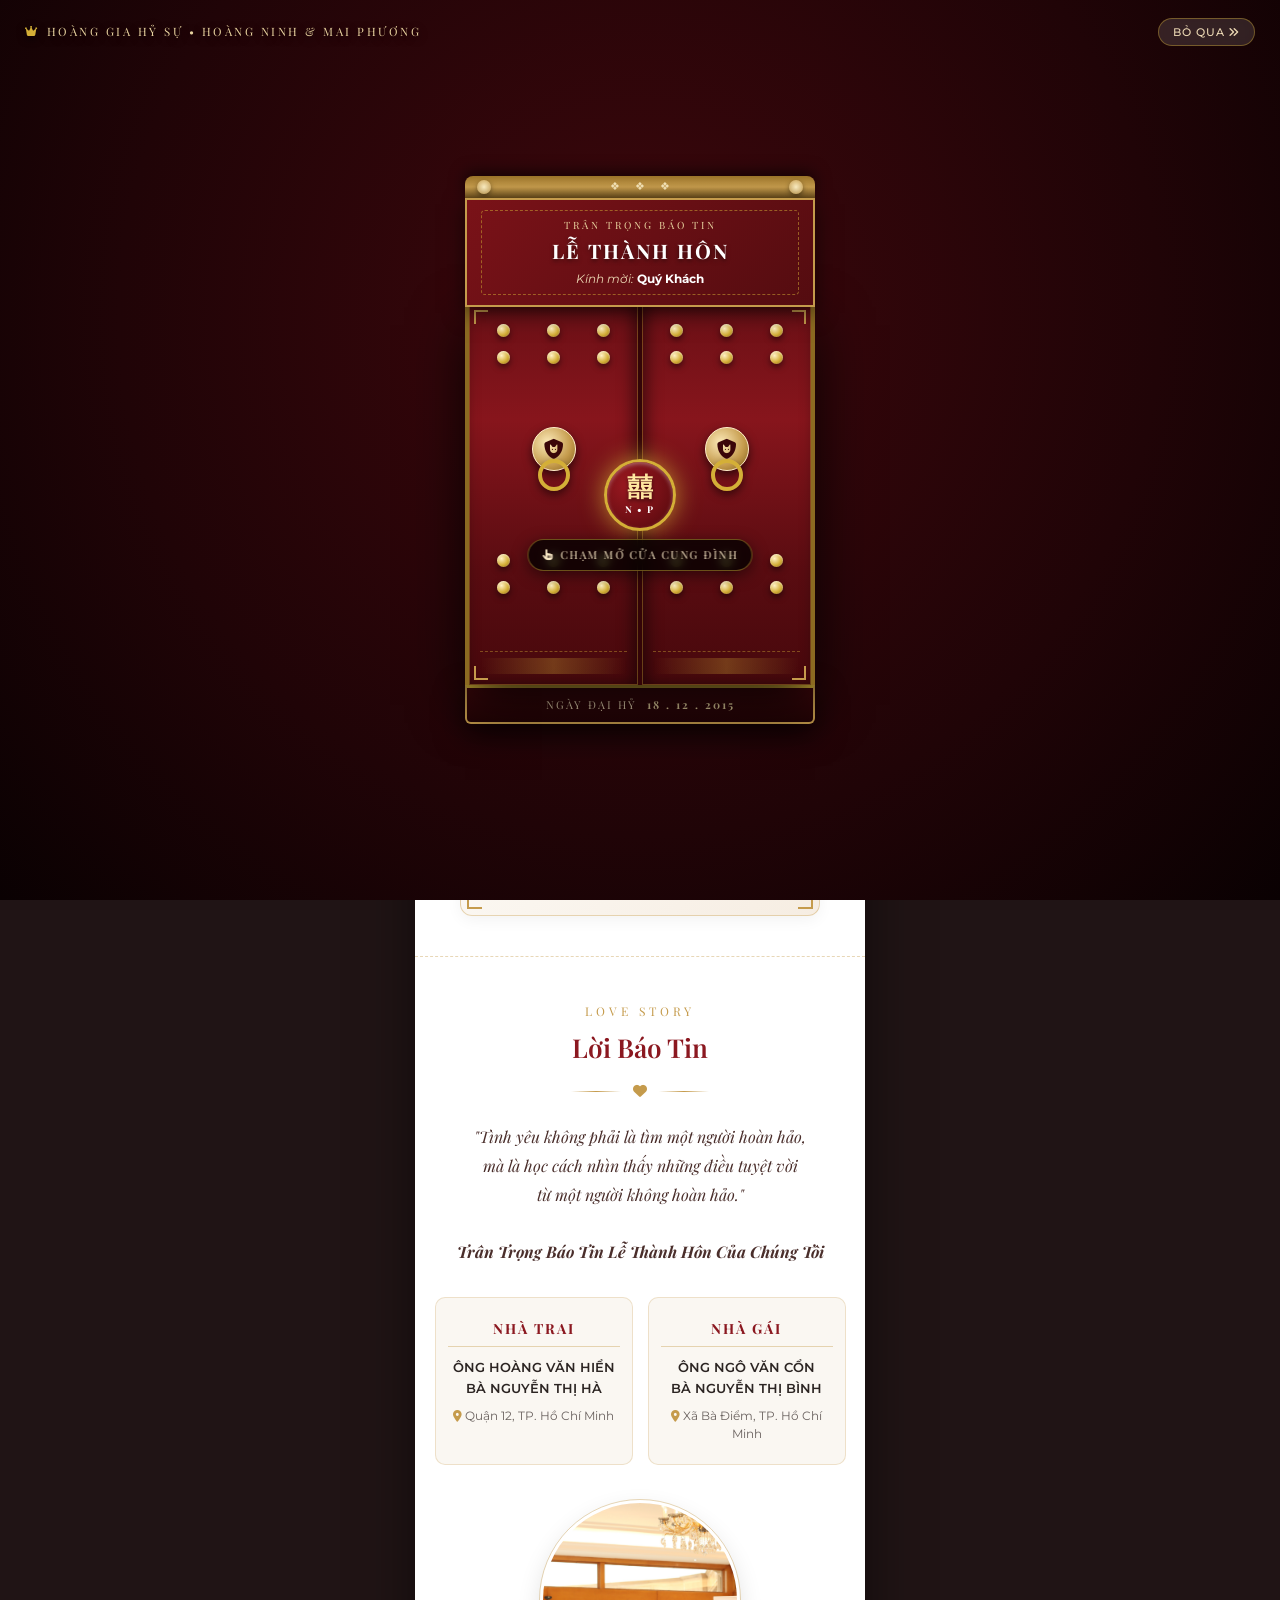
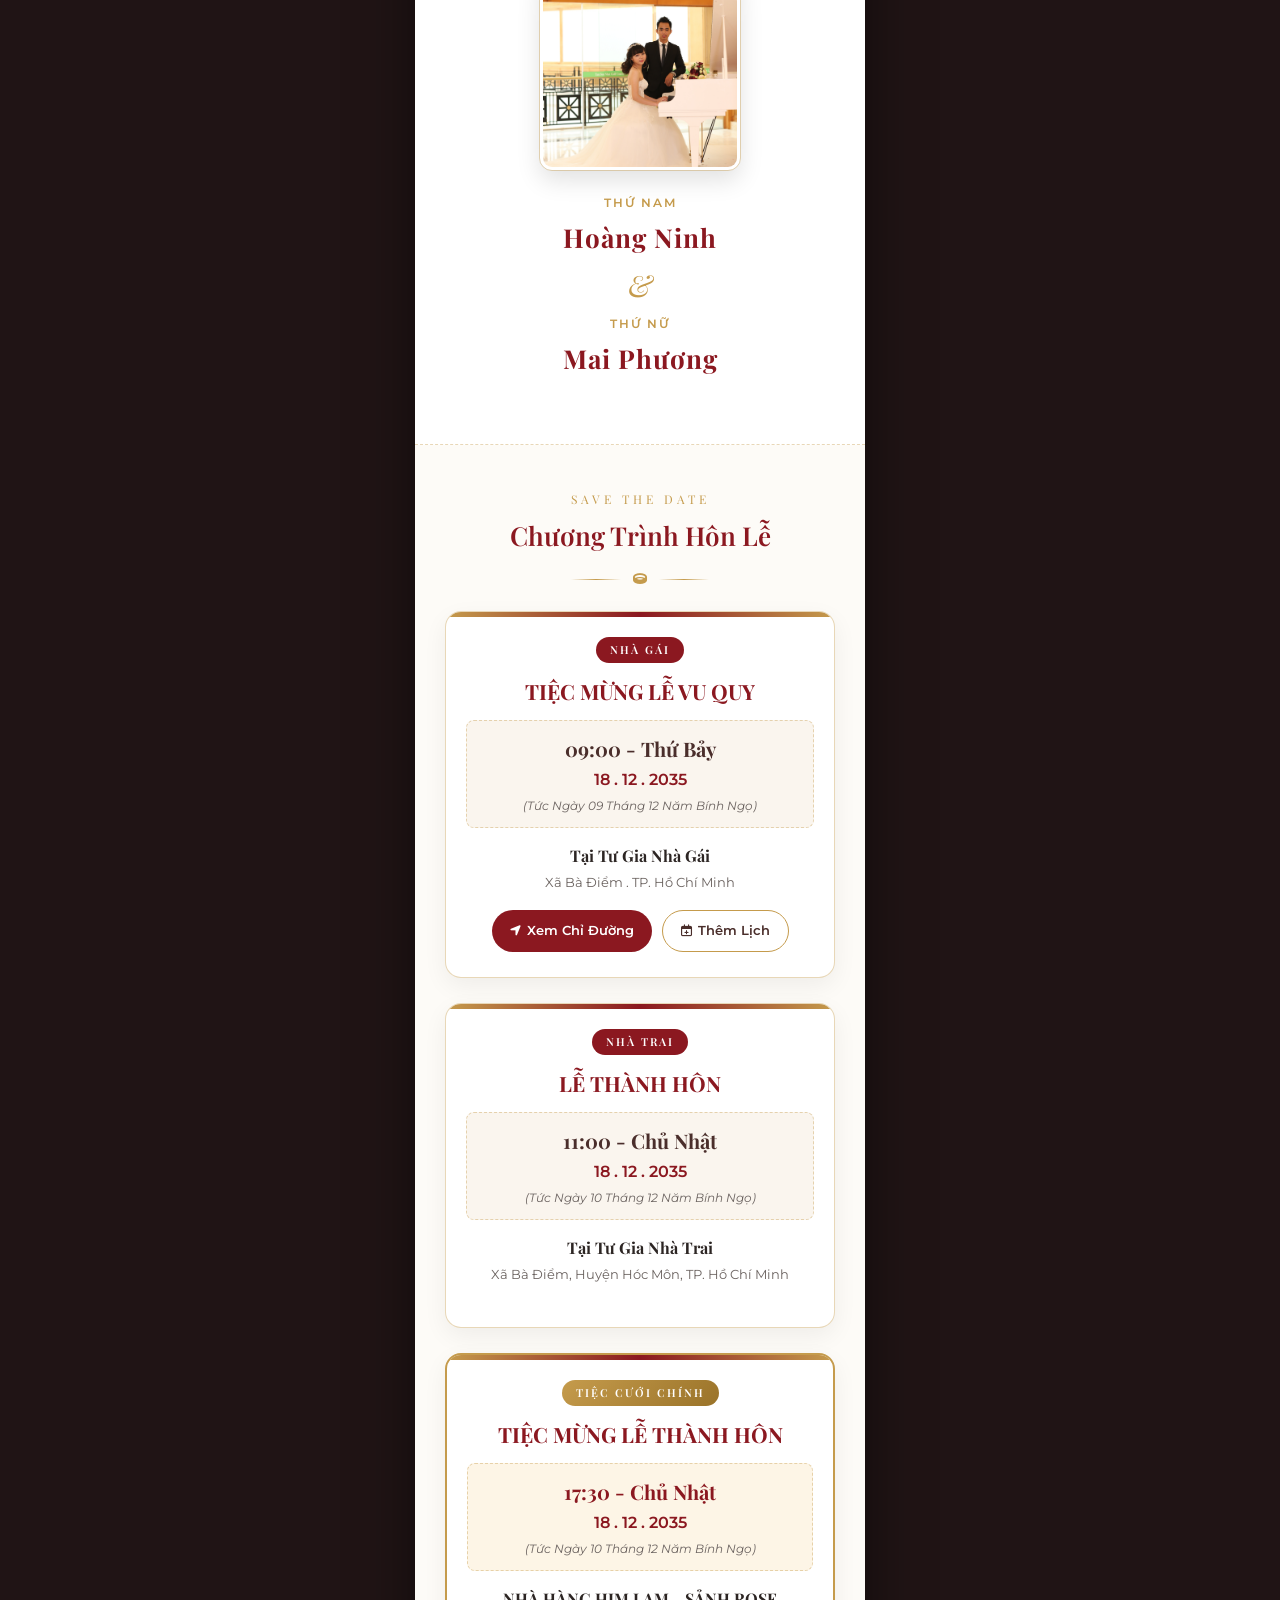
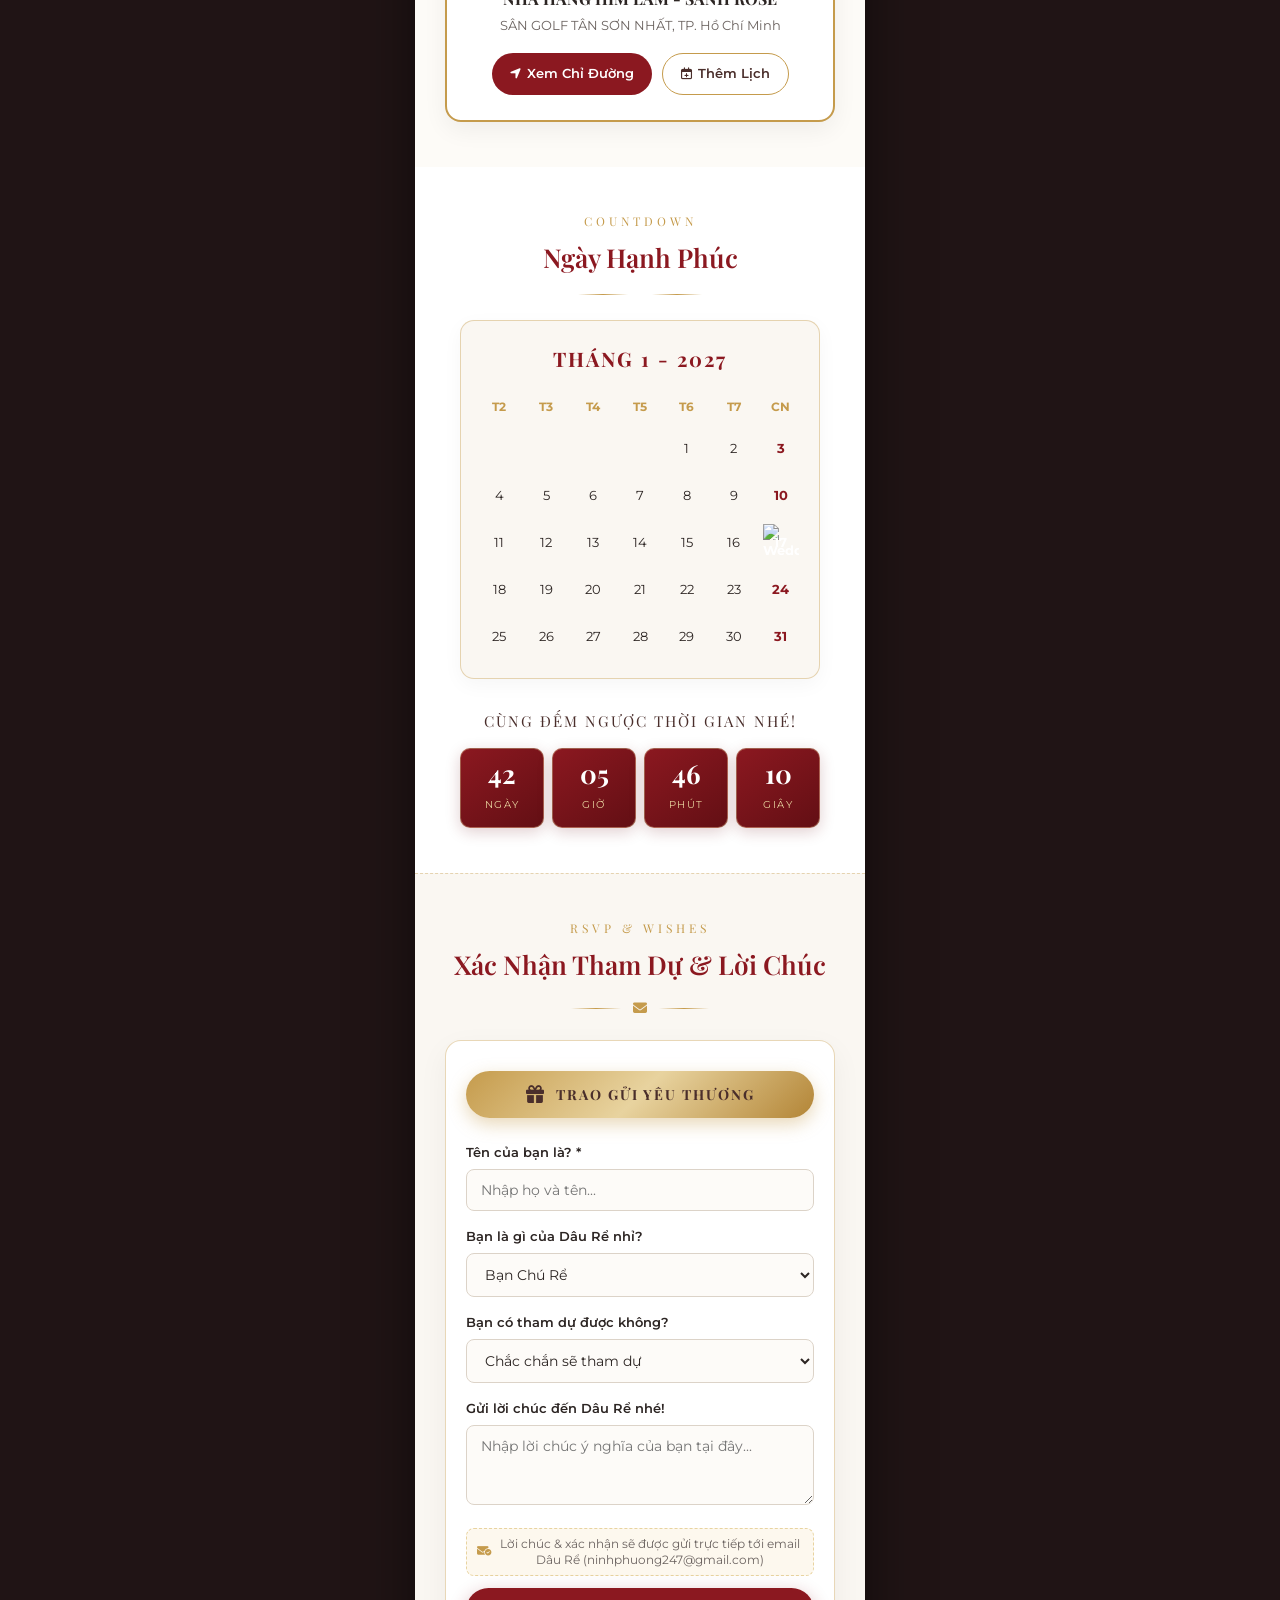
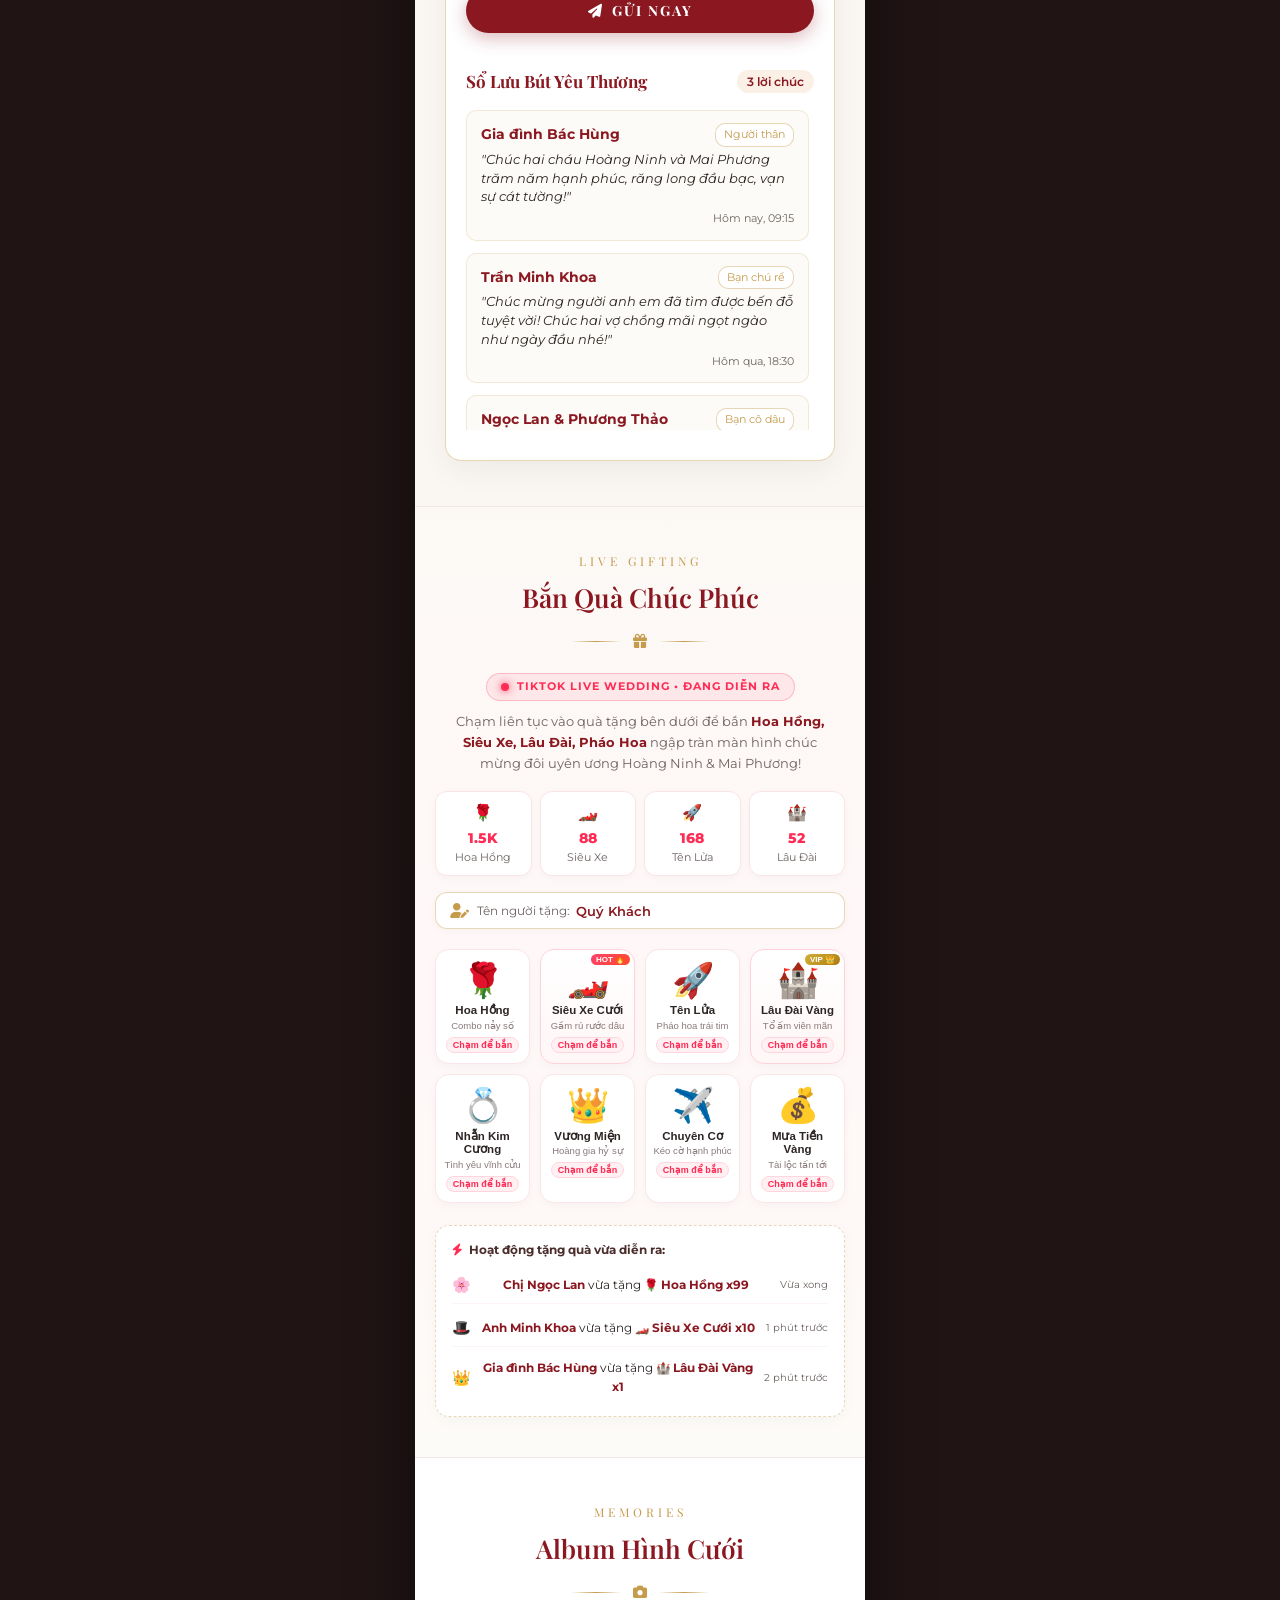
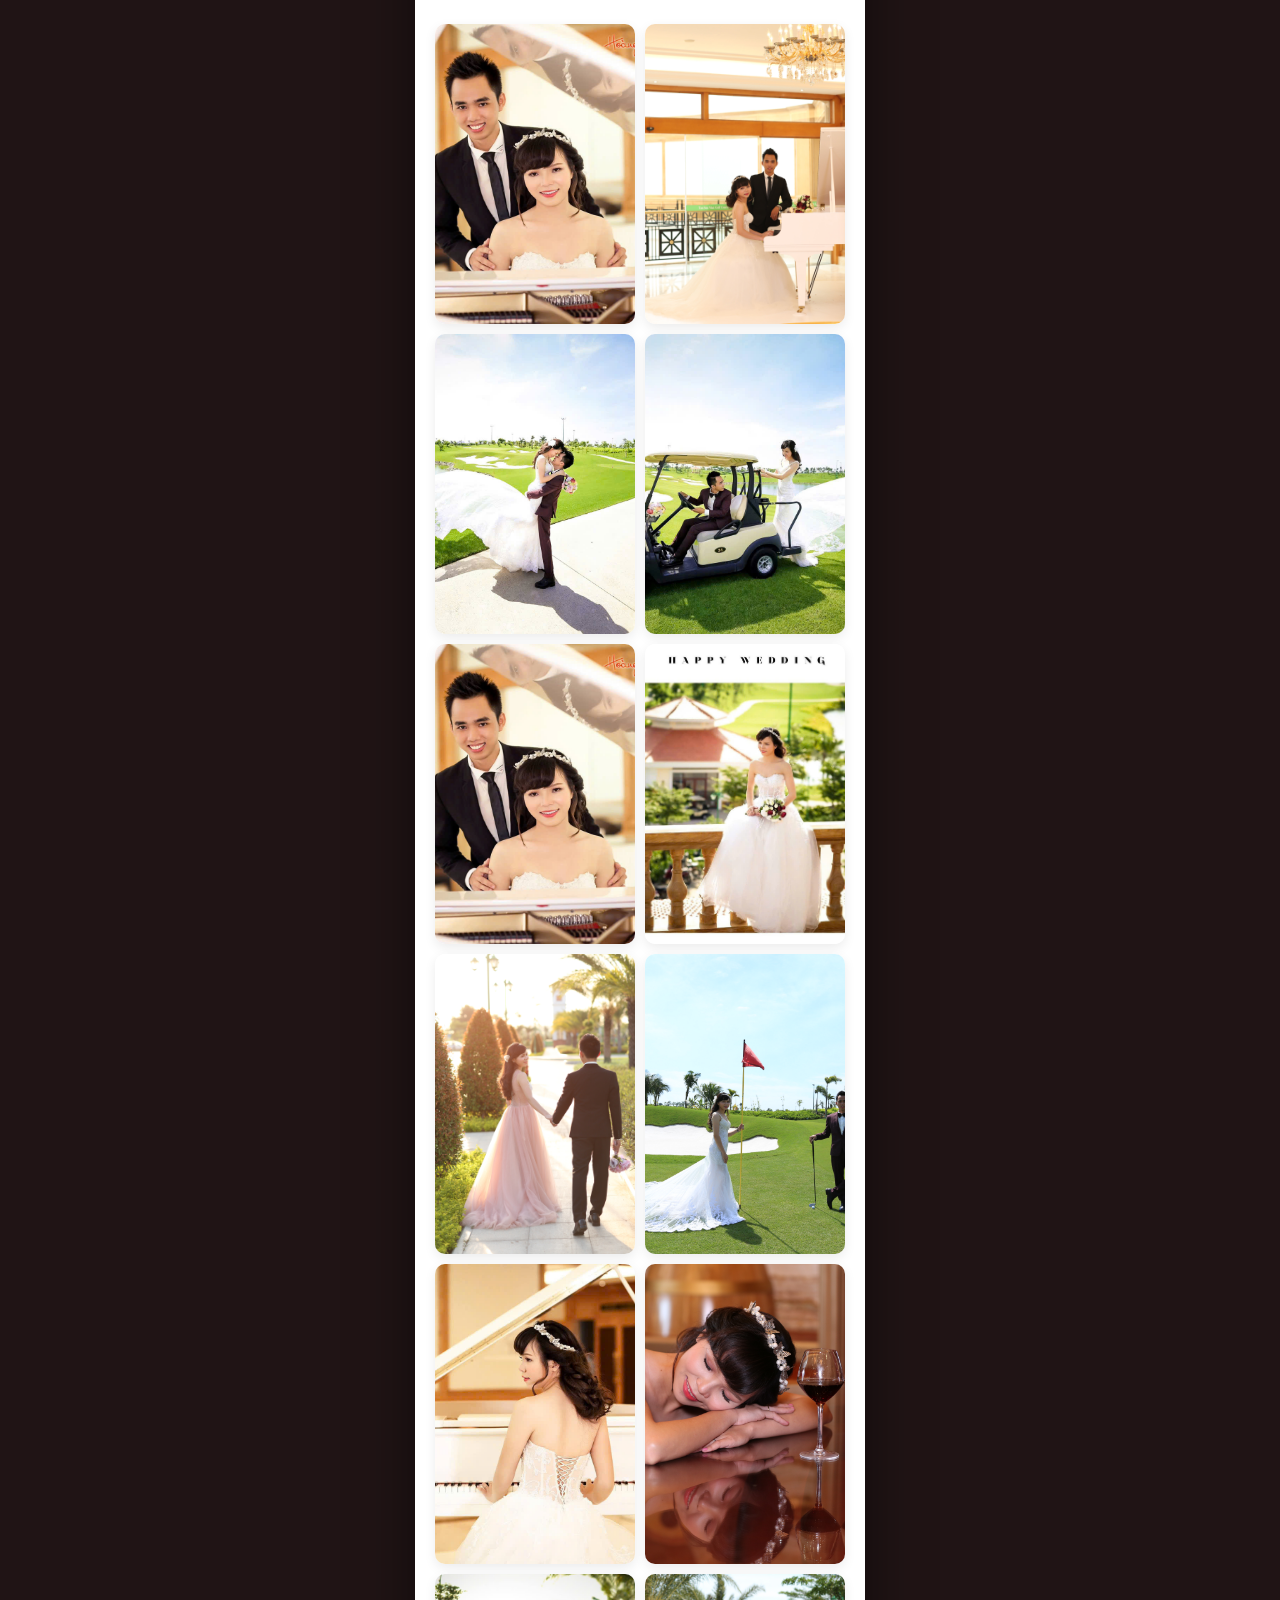
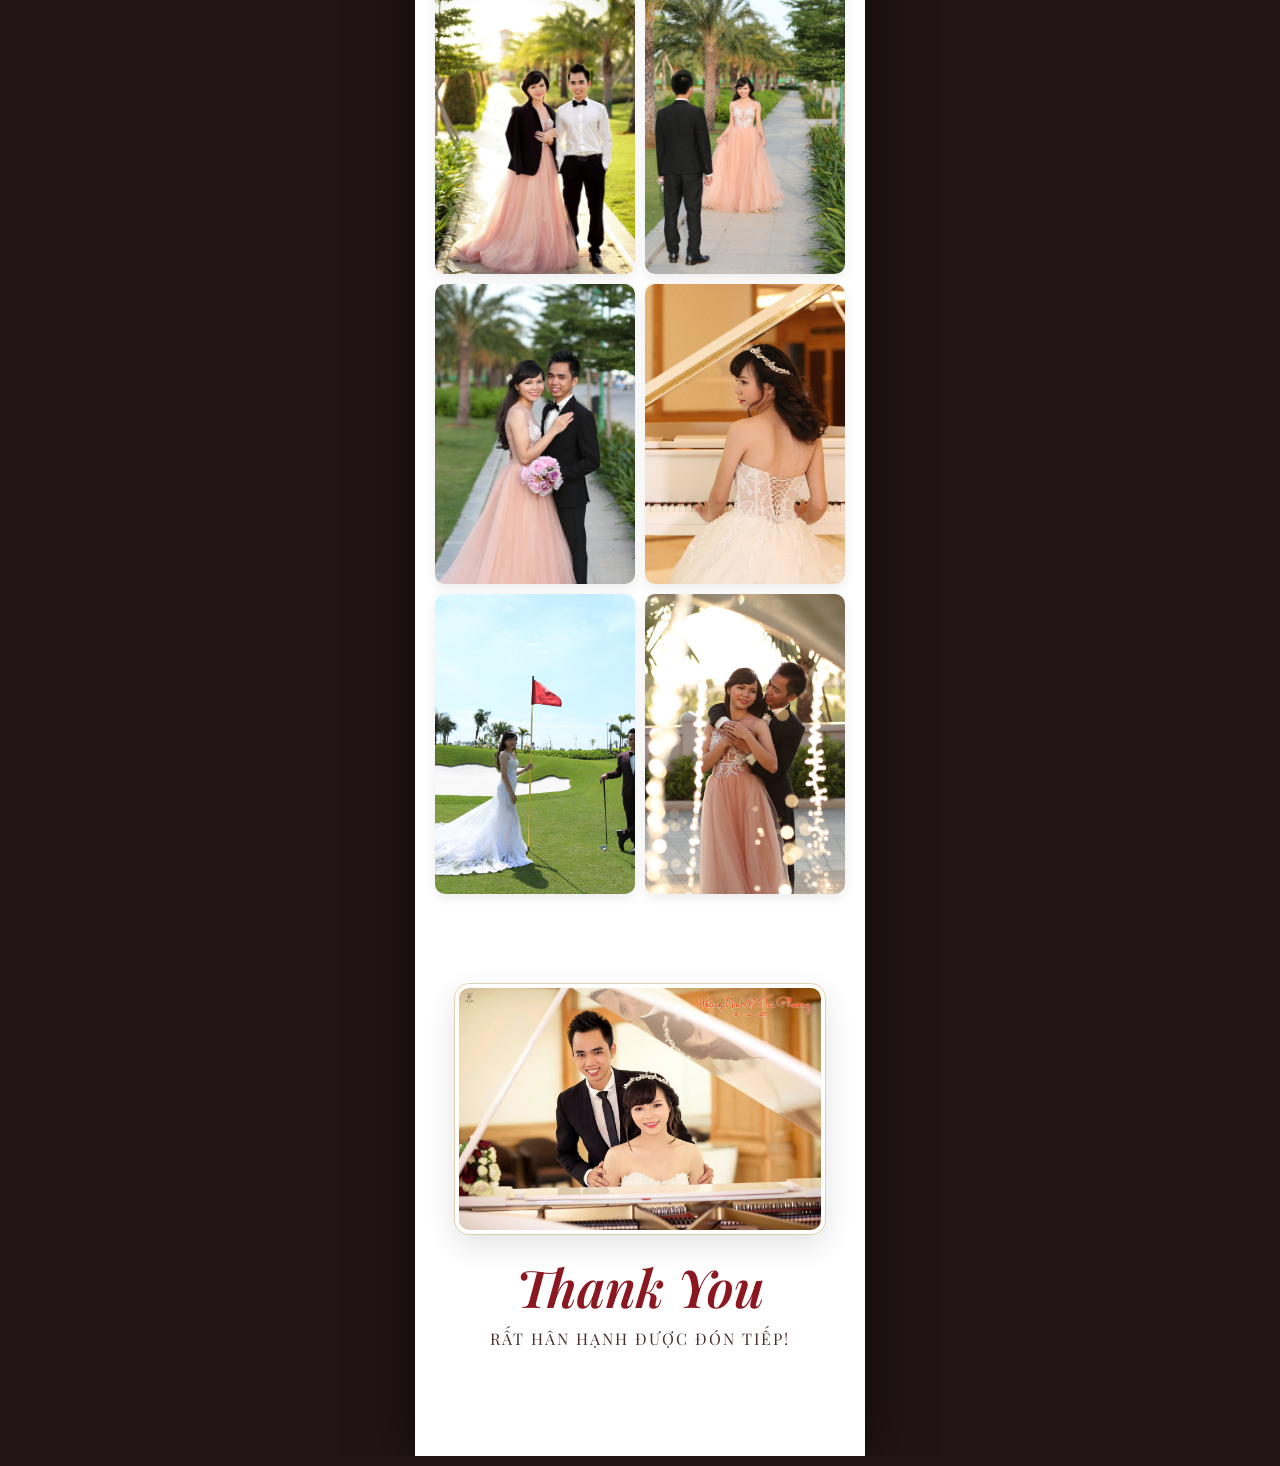
==== commit 0655f960: "Update wedding date to 18.12.2026 and sync files" ====
--- a/index.html
+++ b/index.html
@@ -230,7 +230,7 @@
         <img src="image/chinh.jpg" alt="HOÀNG NINH &amp; MAI PHƯƠNG">
       </div>
 
-      <div class="hero-date-banner" data-aos="fade-up" data-aos-delay="250">18 . 12 . 2035</div>
+      <div class="hero-date-banner" data-aos="fade-up" data-aos-delay="250">18 . 12 . 2026</div>
 
       <!-- Personalized Guest Invitation Card -->
       <div class="guest-invitation-card" data-aos="flip-up" data-aos-delay="300">
@@ -242,7 +242,7 @@
         <div class="invite-label">Trân Trọng Kính Mời:</div>
         <div class="guest-highlight-name" id="hero-guest-name">Quý Khách</div>
         <div class="invite-line"></div>
-        <div class="invite-sub">Đến dự buổi tiệc chung vui cùng gia đình chúng tôi</div>
+        <div class="invite-sub">Đến dự buổi tiệc chung vui cùng gia đình chúng tôi.</div>
       </div>
     </section>
 
@@ -488,7 +488,8 @@
           </div>
 
           <div class="rsvp-email-notice">
-            <i class="fa-solid fa-envelope-circle-check" style="color: var(--accent-gold);"></i> Lời chúc &amp; xác nhận sẽ được gửi trực tiếp tới email Dâu Rể (ninhphuong247@gmail.com)
+            <i class="fa-solid fa-envelope-circle-check" style="color: var(--accent-gold);"></i> Lời chúc &amp; xác nhận
+            sẽ được gửi trực tiếp tới email Dâu Rể (ninhphuong247@gmail.com)
           </div>
 
           <button type="submit" class="btn-submit-rsvp" id="btn-submit-rsvp">
@@ -527,22 +528,29 @@
       </div>
 
       <p class="tiktok-desc" data-aos="fade-up" data-aos-delay="200">
-        Chạm liên tục vào quà tặng bên dưới để bắn <strong>Hoa Hồng, Siêu Xe, Lâu Đài, Pháo Hoa</strong> ngập tràn màn hình chúc mừng đôi uyên ương Hoàng Ninh &amp; Mai Phương!
+        Chạm liên tục vào quà tặng bên dưới để bắn <strong>Hoa Hồng, Siêu Xe, Lâu Đài, Pháo Hoa</strong> ngập tràn màn
+        hình chúc mừng đôi uyên ương Hoàng Ninh &amp; Mai Phương!
       </p>
 
       <!-- Live Gift Stats Counter -->
       <div class="tiktok-gift-stats" data-aos="fade-up" data-aos-delay="220">
-        <div class="stat-pill"><span class="stat-icon">🌹</span> <strong id="stat-count-rose">1.5K</strong> <span>Hoa Hồng</span></div>
-        <div class="stat-pill"><span class="stat-icon">🏎️</span> <strong id="stat-count-car">88</strong> <span>Siêu Xe</span></div>
-        <div class="stat-pill"><span class="stat-icon">🚀</span> <strong id="stat-count-rocket">168</strong> <span>Tên Lửa</span></div>
-        <div class="stat-pill"><span class="stat-icon">🏰</span> <strong id="stat-count-castle">52</strong> <span>Lâu Đài</span></div>
+        <div class="stat-pill"><span class="stat-icon">🌹</span> <strong id="stat-count-rose">1.5K</strong> <span>Hoa
+            Hồng</span></div>
+        <div class="stat-pill"><span class="stat-icon">🏎️</span> <strong id="stat-count-car">88</strong> <span>Siêu
+            Xe</span></div>
+        <div class="stat-pill"><span class="stat-icon">🚀</span> <strong id="stat-count-rocket">168</strong> <span>Tên
+            Lửa</span></div>
+        <div class="stat-pill"><span class="stat-icon">🏰</span> <strong id="stat-count-castle">52</strong> <span>Lâu
+            Đài</span></div>
       </div>
 
       <!-- Quick Sender Name Input -->
       <div class="tiktok-sender-bar" data-aos="fade-up" data-aos-delay="240">
         <i class="fa-solid fa-user-pen" style="color: var(--accent-gold); margin-right: 8px;"></i>
-        <label for="tiktok-guest-input" style="font-size: 12px; color: var(--text-muted); margin-right: 6px;">Tên người tặng:</label>
-        <input type="text" id="tiktok-guest-input" class="tiktok-guest-input" placeholder="Nhập tên bạn (Ví dụ: Bạn Nam, Chị Lan)..." value="Quý Khách">
+        <label for="tiktok-guest-input" style="font-size: 12px; color: var(--text-muted); margin-right: 6px;">Tên người
+          tặng:</label>
+        <input type="text" id="tiktok-guest-input" class="tiktok-guest-input"
+          placeholder="Nhập tên bạn (Ví dụ: Bạn Nam, Chị Lan)..." value="Quý Khách">
       </div>
 
       <!-- Grid of Interactive Gifts -->
@@ -556,7 +564,8 @@
         </button>
 
         <!-- 2. Siêu Xe -->
-        <button class="gift-card gift-highlight" data-gift="car" type="button" title="Lao Siêu Xe Mui Trần qua màn hình">
+        <button class="gift-card gift-highlight" data-gift="car" type="button"
+          title="Lao Siêu Xe Mui Trần qua màn hình">
           <div class="gift-badge-hot">HOT 🔥</div>
           <div class="gift-card-icon">🏎️</div>
           <div class="gift-card-name">Siêu Xe Cưới</div>
@@ -632,7 +641,8 @@
           </div>
           <div class="feed-item">
             <span class="feed-avatar">👑</span>
-            <span class="feed-text"><strong>Gia đình Bác Hùng</strong> vừa tặng <strong>🏰 Lâu Đài Vàng x1</strong></span>
+            <span class="feed-text"><strong>Gia đình Bác Hùng</strong> vừa tặng <strong>🏰 Lâu Đài Vàng
+                x1</strong></span>
             <span class="feed-time">2 phút trước</span>
           </div>
         </div>
@@ -745,9 +755,7 @@
 
       <!-- QR Code Image -->
       <div class="gift-qr-box">
-        <img
-          src="image/qr_acb.svg"
-          alt="Mã QR Mừng Cưới ACB HOANG VAN NINH 873588">
+        <img src="image/qr_acb.svg" alt="Mã QR Mừng Cưới ACB HOANG VAN NINH 873588">
       </div>
 
       <!-- Bank Details -->
@@ -786,7 +794,8 @@
           <i class="fa-solid fa-heart-circle-check"></i>
           <span>Xác Nhận Đã Mừng Cưới</span>
         </div>
-        <p class="gift-notify-desc">Gửi thông báo trao gửi yêu thương trực tiếp tới email Dâu Rể (<strong>ninhphuong247@gmail.com</strong>):</p>
+        <p class="gift-notify-desc">Gửi thông báo trao gửi yêu thương trực tiếp tới email Dâu Rể
+          (<strong>ninhphuong247@gmail.com</strong>):</p>
         <form id="gift-notify-form" class="gift-notify-form">
           <div class="gift-form-group">
             <input type="text" id="gift-sender-name" class="gift-input" placeholder="Tên của bạn là gì? *" required>
@@ -796,7 +805,8 @@
             <input type="text" id="gift-sender-amount" class="gift-input" placeholder="Số tiền mừng (tuỳ chọn)">
           </div>
           <div class="gift-form-group">
-            <textarea id="gift-sender-note" class="gift-textarea" placeholder="Gửi lời chúc trao gửi yêu thương tới Hoàng Ninh & Mai Phương..."></textarea>
+            <textarea id="gift-sender-note" class="gift-textarea"
+              placeholder="Gửi lời chúc trao gửi yêu thương tới Hoàng Ninh & Mai Phương..."></textarea>
           </div>
           <button type="submit" class="btn-submit-gift-notify" id="btn-submit-gift-notify">
             <i class="fa-solid fa-paper-plane"></i> GỬI THÔNG BÁO TỚI DÂU RỂ
@@ -898,7 +908,8 @@
 
       <div class="tray-sender-row">
         <span class="tray-sender-label">Tên bạn:</span>
-        <input type="text" id="tray-sender-name" class="tray-sender-input" value="Quý Khách" placeholder="Nhập tên người tặng...">
+        <input type="text" id="tray-sender-name" class="tray-sender-input" value="Quý Khách"
+          placeholder="Nhập tên người tặng...">
       </div>
 
       <div class="tray-grid" id="tray-grid">
--- a/style.css
+++ b/style.css
@@ -35,8 +35,13 @@
 }
 
 html {
-  scroll-behavior: smooth;
   font-size: 15px;
+  -webkit-text-size-adjust: 100%;
+  width: 100%;
+  margin: 0;
+  padding: 0;
+  overflow-x: hidden;
+  overscroll-behavior-y: none;
 }
 
 body {
@@ -49,34 +54,43 @@
   background-attachment: fixed;
   color: var(--text-dark);
   line-height: 1.6;
-  min-height: 100vh;
-  display: flex;
-  justify-content: center;
-  align-items: flex-start;
+  margin: 0;
   padding: 0;
+  width: 100%;
   overflow-x: hidden;
-}
-
-/* Outer Desktop Frame */
+  position: relative;
+}
+
+/* Main Container (Centered with margin: 0 auto - 100% single native scroll, no inner scroll container) */
 .desktop-wrapper {
   width: 100%;
   max-width: var(--container-width);
-  min-height: 100vh;
+  margin: 0 auto;
   background-color: var(--warm-bg);
   box-shadow: 0 0 50px rgba(0, 0, 0, 0.5);
   position: relative;
-  overflow-x: hidden;
+  overflow: visible !important;
   opacity: 1;
-  transition: opacity 0.8s ease, transform 0.8s ease;
 }
 
 .desktop-wrapper.revealed {
-  animation: mainContentReveal 1s cubic-bezier(0.25, 0.46, 0.45, 0.94) forwards;
-}
-
-@keyframes mainContentReveal {
-  from { opacity: 0; transform: translateY(30px) scale(0.98); }
-  to { opacity: 1; transform: translateY(0) scale(1); }
+  opacity: 1;
+}
+
+@media (max-width: 480px) {
+  body {
+    background-color: var(--warm-bg);
+    background-image: none;
+    background-attachment: scroll;
+    overflow-x: hidden;
+  }
+  .desktop-wrapper {
+    max-width: 100%;
+    margin: 0;
+    box-shadow: none;
+    border: none;
+    overflow: visible !important;
+  }
 }
 
 /* Petals Falling Canvas */
@@ -212,11 +226,17 @@
   overflow: hidden;
 }
 
+.palace-gate-overlay.doors-opened,
+.palace-gate-overlay.doors-opened * {
+  pointer-events: none !important;
+}
+
 .palace-gate-overlay.hidden {
   opacity: 0;
   visibility: hidden;
   transform: scale(1.15);
-  pointer-events: none;
+  pointer-events: none !important;
+  display: none !important;
 }
 
 /* Top Bar & Skip Button */
@@ -1627,8 +1647,7 @@
    ===================================================================== */
 .modal-overlay {
   position: fixed;
-  top: 0;
-  left: 0;
+  inset: 0;
   width: 100vw;
   height: 100vh;
   background: rgba(0, 0, 0, 0.75);
@@ -1640,12 +1659,14 @@
   padding: 20px;
   opacity: 0;
   visibility: hidden;
+  pointer-events: none;
   transition: opacity 0.3s ease, visibility 0.3s ease;
 }
 
 .modal-overlay.active {
   opacity: 1;
   visibility: visible;
+  pointer-events: auto;
 }
 
 .gift-modal-card {
@@ -1917,8 +1938,7 @@
 /* Lightbox Modal */
 .lightbox-overlay {
   position: fixed;
-  top: 0;
-  left: 0;
+  inset: 0;
   width: 100vw;
   height: 100vh;
   background: rgba(0, 0, 0, 0.92);
@@ -1929,12 +1949,14 @@
   justify-content: center;
   opacity: 0;
   visibility: hidden;
+  pointer-events: none;
   transition: opacity 0.3s ease, visibility 0.3s ease;
 }
 
 .lightbox-overlay.active {
   opacity: 1;
   visibility: visible;
+  pointer-events: auto;
 }
 
 .lightbox-img-wrap {
@@ -2132,19 +2154,17 @@
   background: linear-gradient(135deg, #a31c26, #6b1117);
 }
 
-/* 3. Base AOS Animation States */
+/* 3. Base AOS Animation States (Optimized for 60-120fps Smooth Scrolling) */
 [data-aos] {
   opacity: 0;
-  filter: blur(4px);
-  transition-property: transform, opacity, filter;
-  transition-duration: 0.9s;
+  transition-property: transform, opacity;
+  transition-duration: 0.75s;
   transition-timing-function: cubic-bezier(0.22, 1, 0.36, 1);
-  will-change: transform, opacity, filter;
+  will-change: transform, opacity;
 }
 
 [data-aos].aos-animate {
   opacity: 1;
-  filter: blur(0px) !important;
   transform: translate3d(0, 0, 0) scale(1) rotate(0) !important;
 }
 
@@ -2600,9 +2620,13 @@
   inset: 0;
   width: 100vw;
   height: 100vh;
-  pointer-events: none;
+  pointer-events: none !important;
   z-index: 10005;
   overflow: hidden;
+}
+
+.tiktok-gift-overlay * {
+  pointer-events: none !important;
 }
 
 /* TikTok Live Gift Notification Banner */
@@ -3041,12 +3065,14 @@
   justify-content: center;
   opacity: 0;
   visibility: hidden;
+  pointer-events: none;
   transition: opacity 0.35s ease, visibility 0.35s ease;
 }
 
 .tiktok-tray-overlay.active {
   opacity: 1;
   visibility: visible;
+  pointer-events: auto;
 }
 
 .tiktok-tray-card {
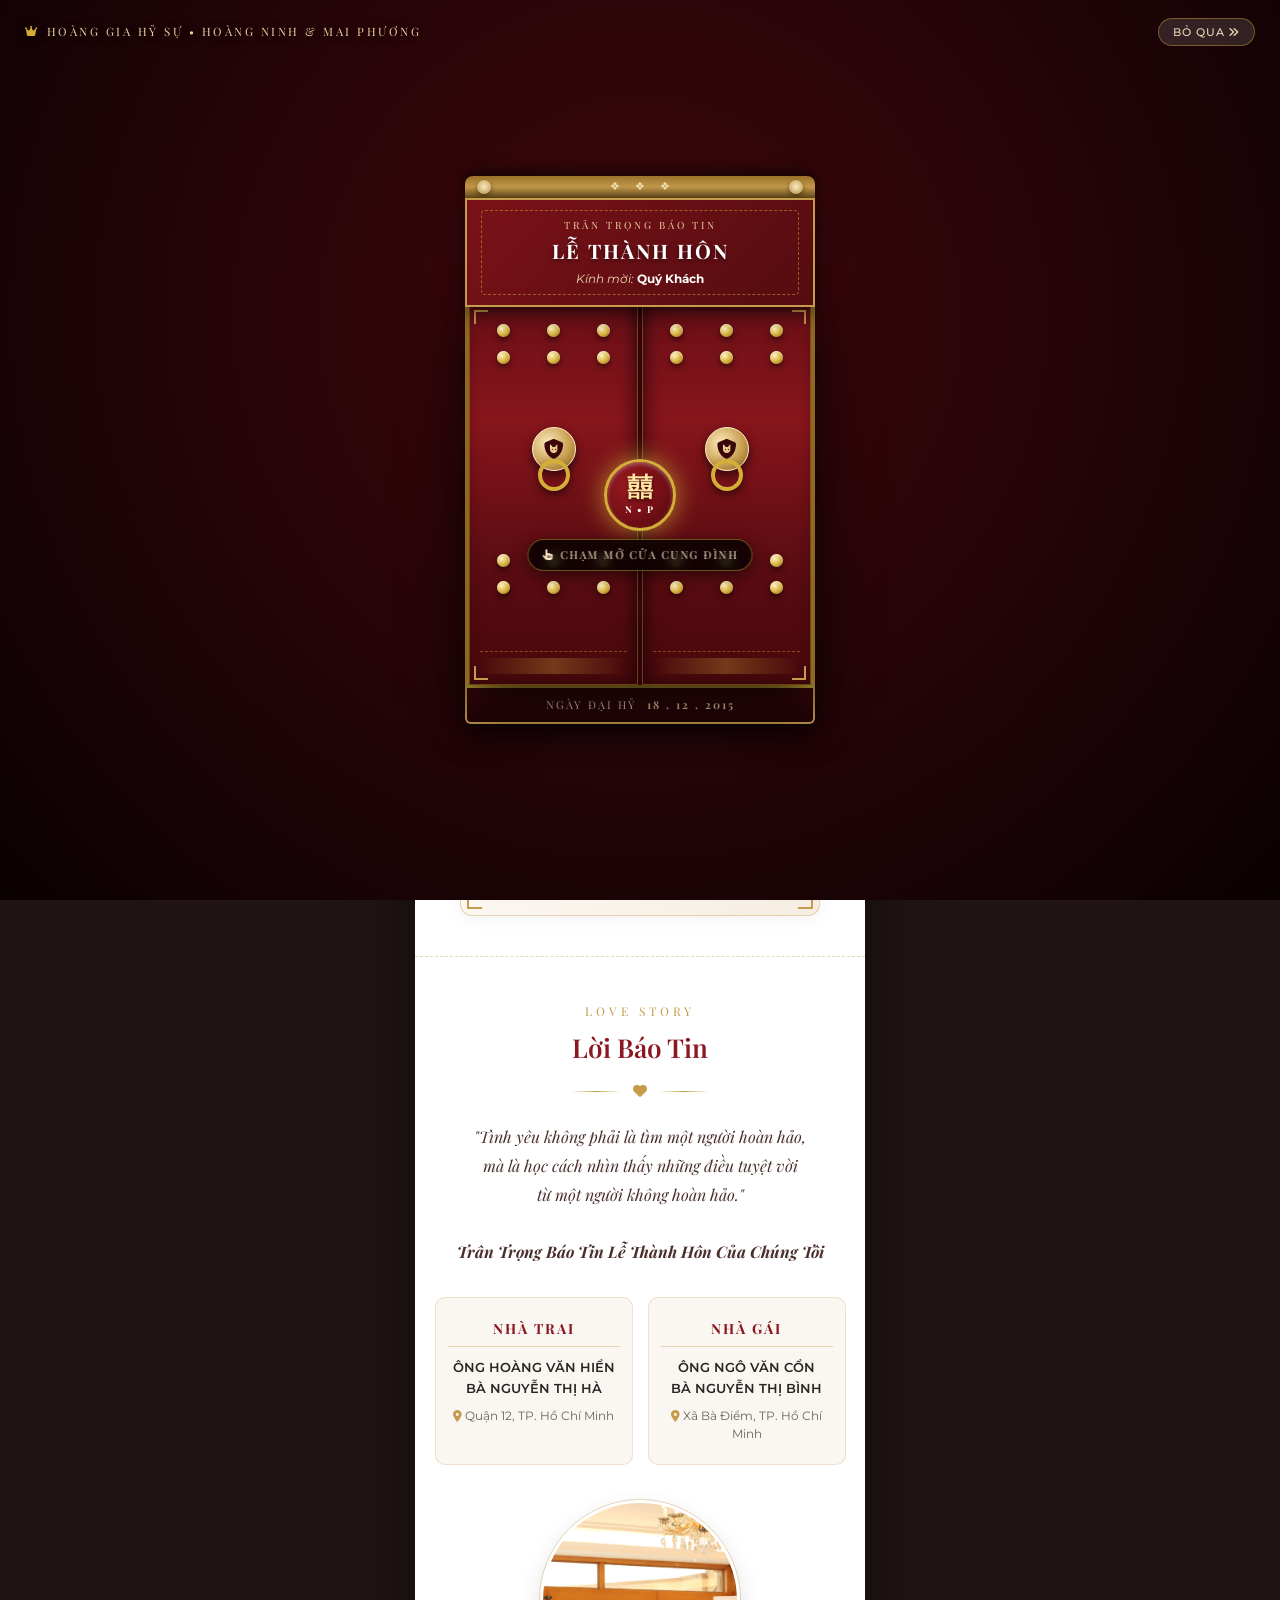
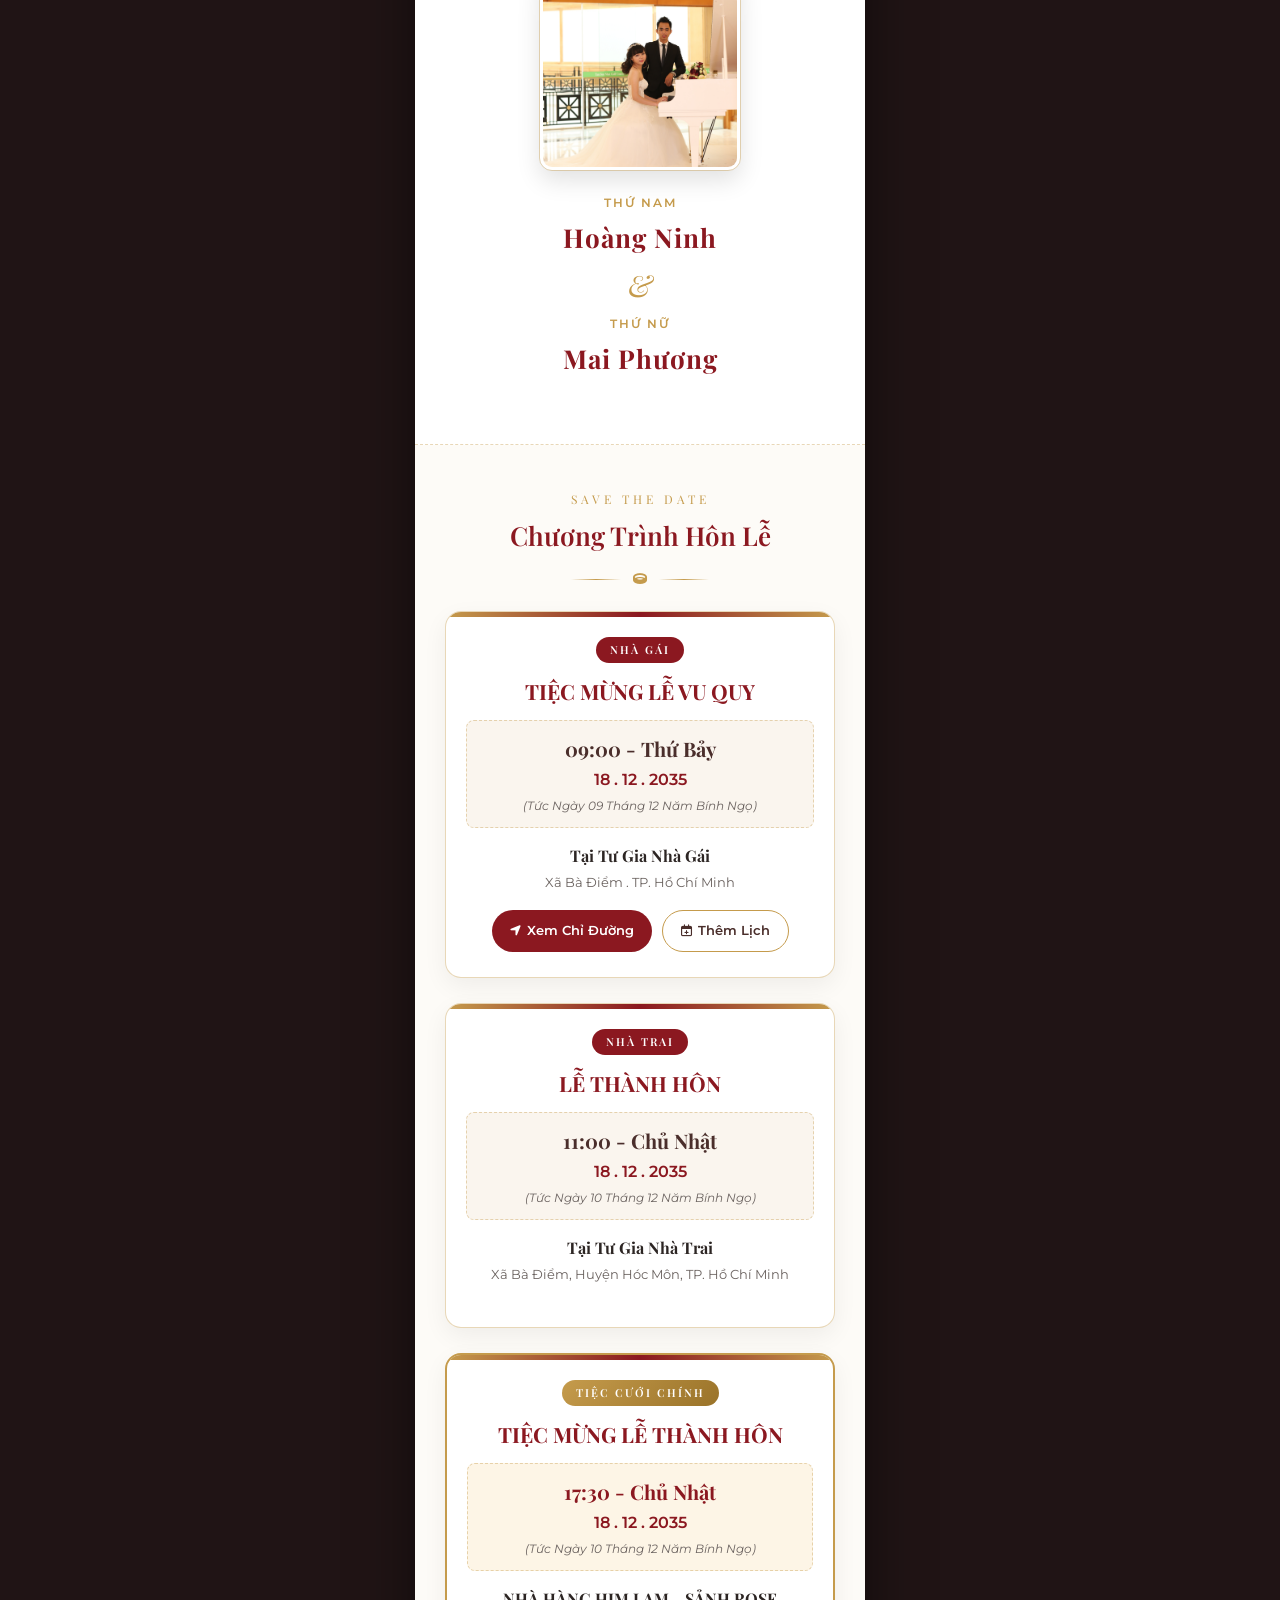
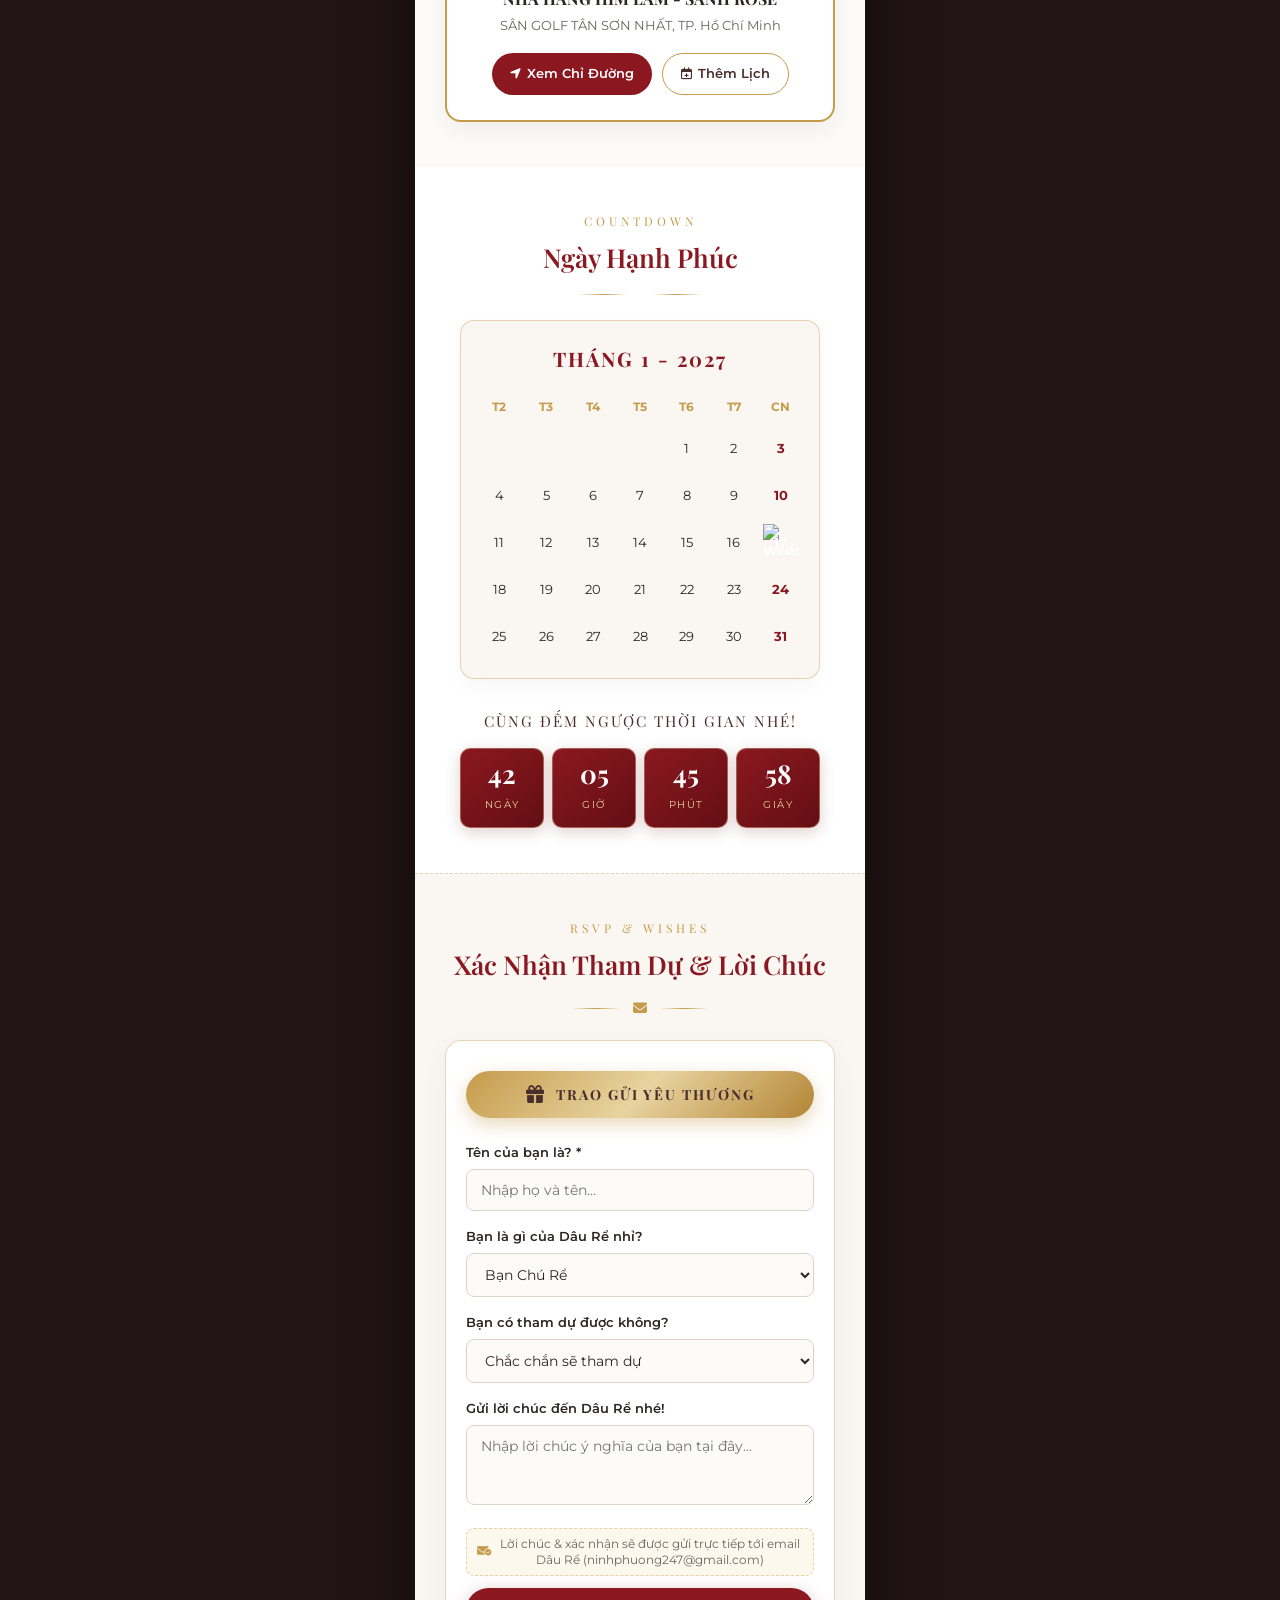
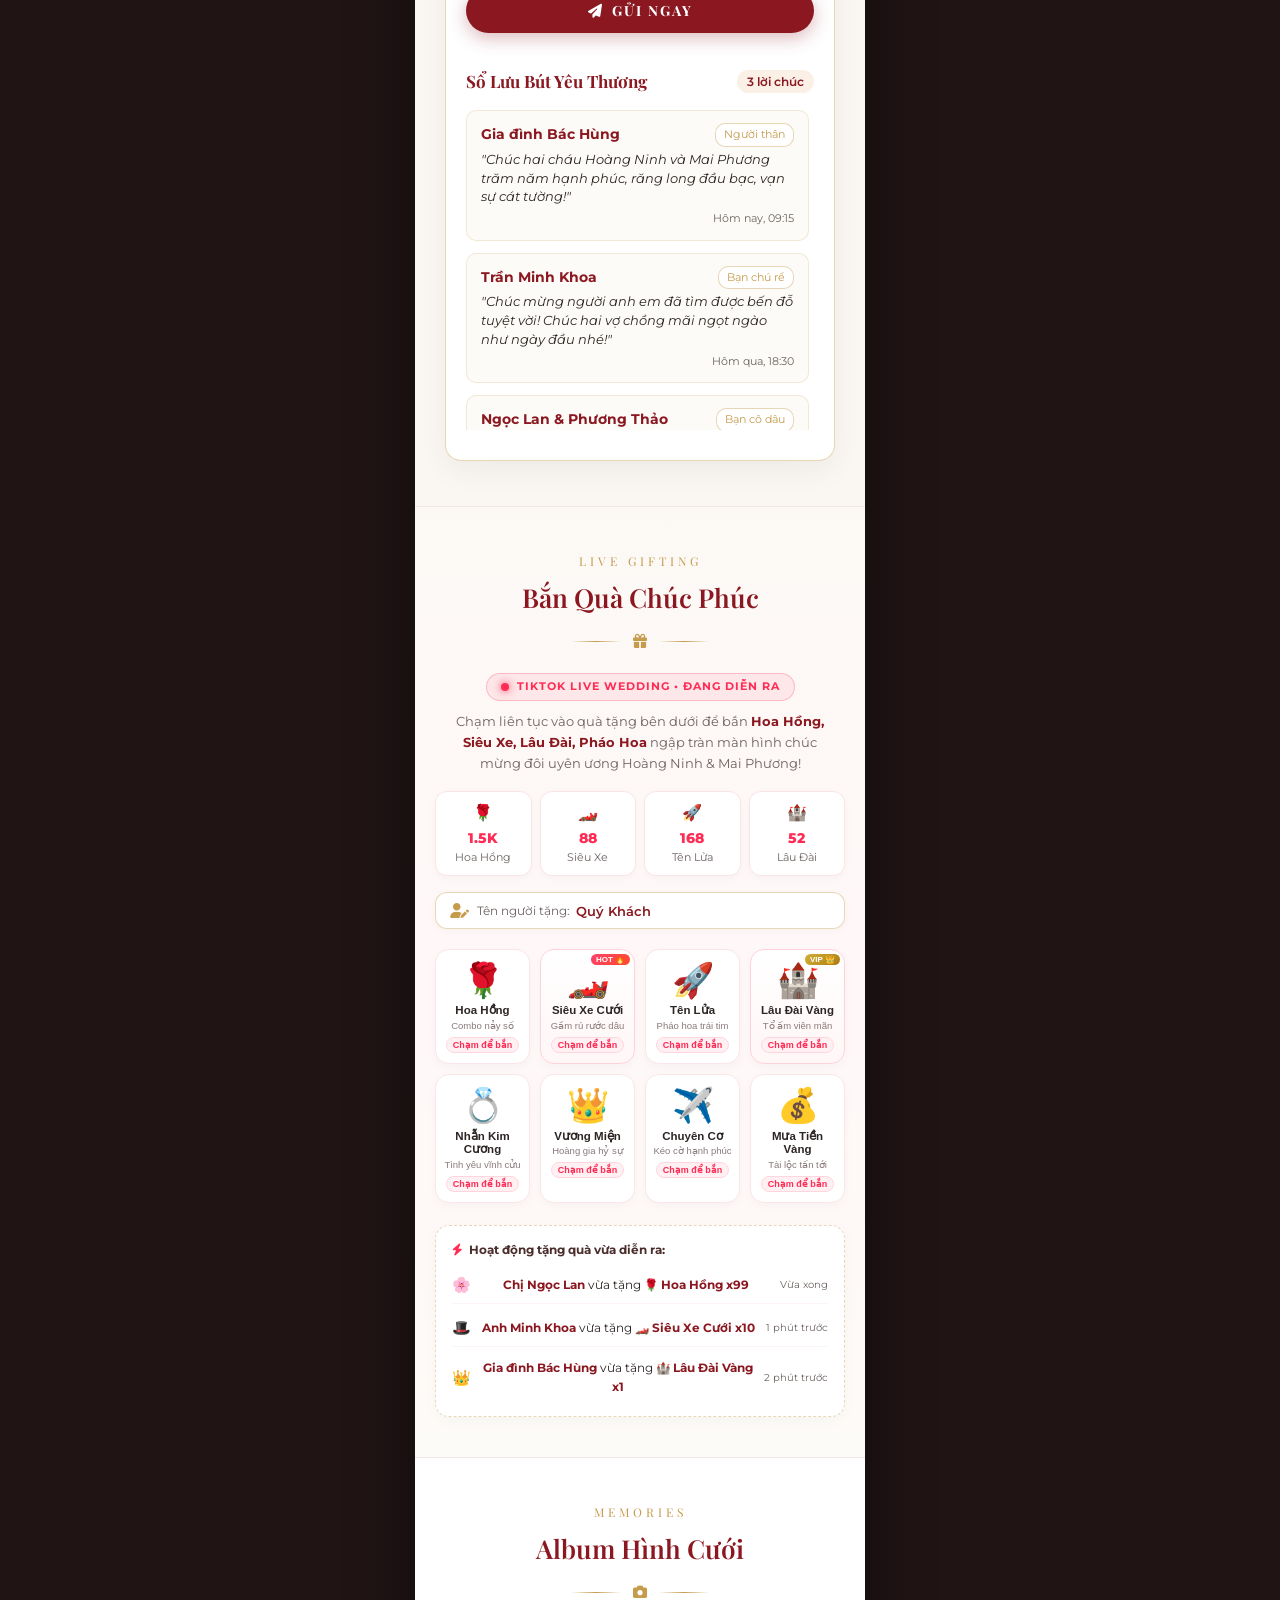
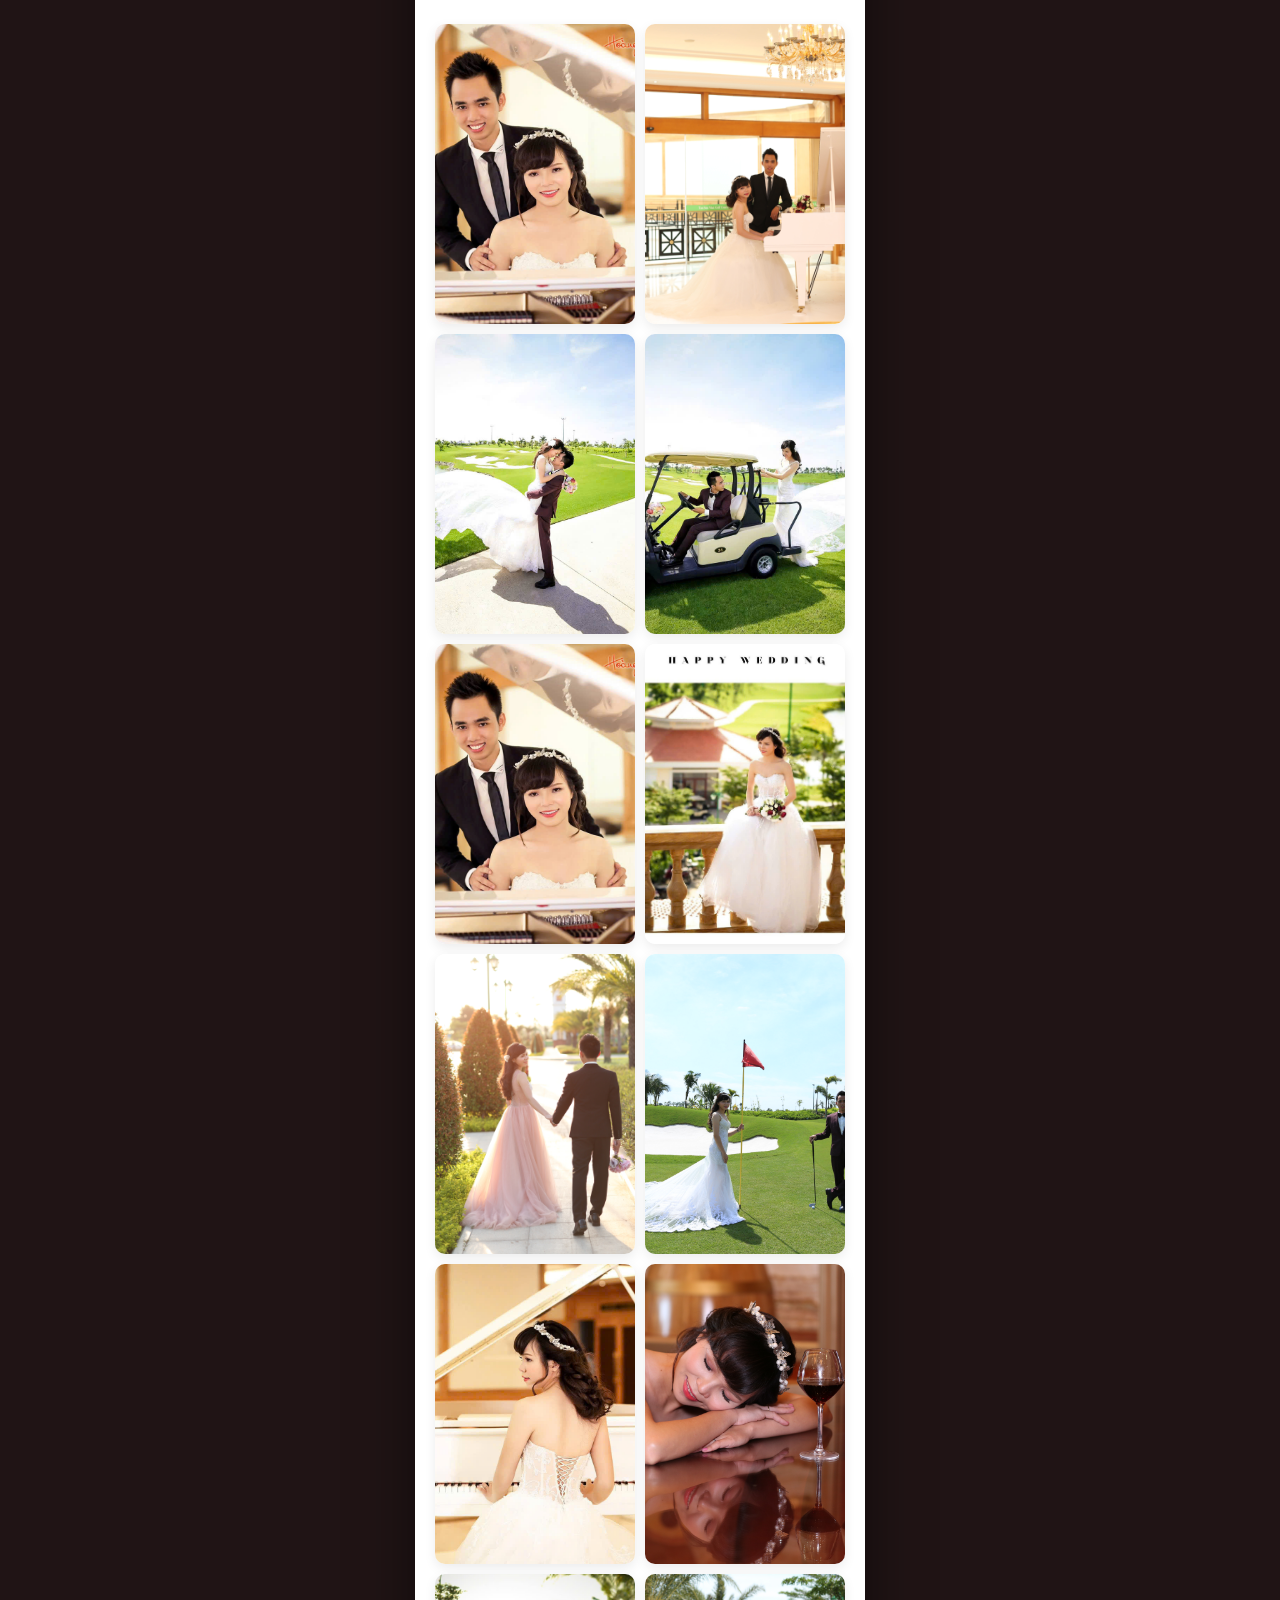
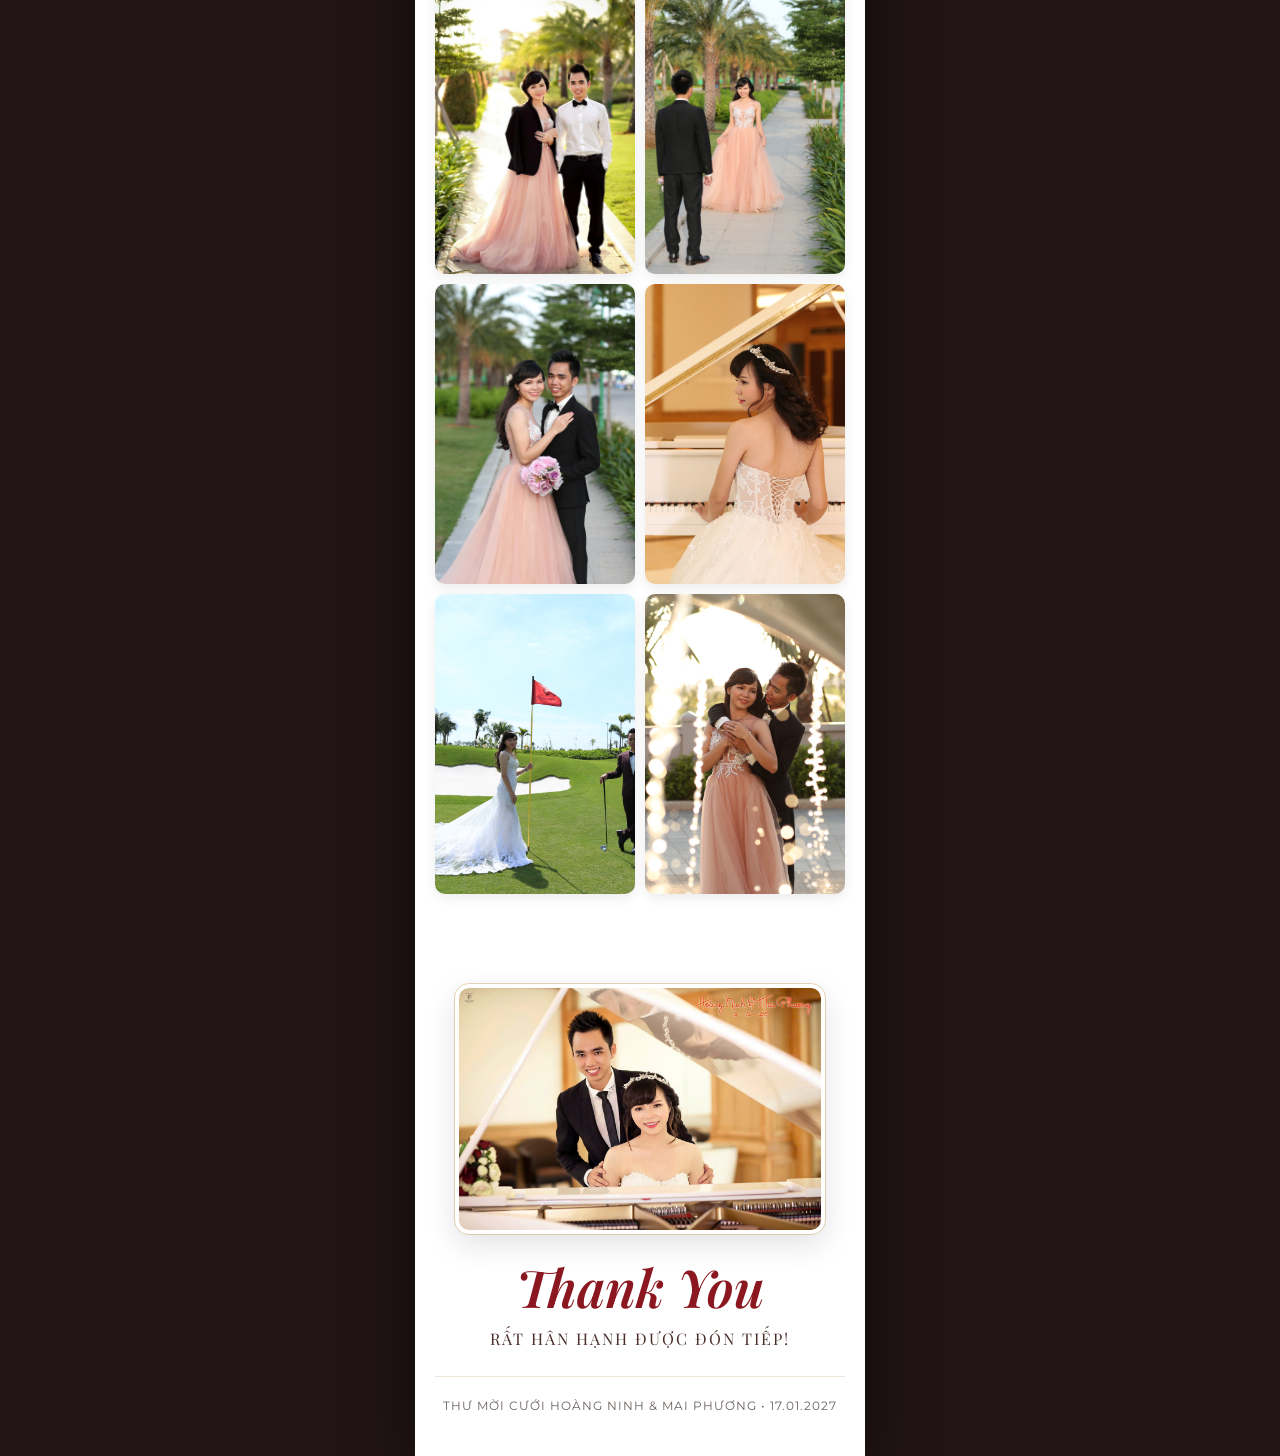
==== commit d1a28037: "Eliminate mobile top scroll latency: remove section-hero aos transforms, use overflow-x clip with ov" ====
--- a/index.html
+++ b/index.html
@@ -215,25 +215,25 @@
   <!-- =====================================================================
        MAIN DESKTOP CONTAINER (MOBILE-FIRST 450px)
        ===================================================================== -->
-  <div class="desktop-wrapper" id="main-content">
+  <div class="desktop-wrapper revealed" id="main-content">
 
     <!-- SECTION 1: HERO & BÌA THIỆP -->
     <section class="section-hero" id="section-hero">
-      <div class="hero-badge" data-aos="fade-down" data-aos-duration="900">THIỆP MỜI CƯỚI</div>
-      <h1 class="hero-names" data-aos="zoom-in" data-aos-delay="100">
+      <div class="hero-badge">THIỆP MỜI CƯỚI</div>
+      <h1 class="hero-names">
         <span class="name-line">HOÀNG NINH</span>
         <span class="and">&amp;</span>
         <span class="name-line">MAI PHƯƠNG</span>
       </h1>
 
-      <div class="hero-photo-wrapper" data-aos="zoom-in" data-aos-delay="200">
+      <div class="hero-photo-wrapper">
         <img src="image/chinh.jpg" alt="HOÀNG NINH &amp; MAI PHƯƠNG">
       </div>
 
-      <div class="hero-date-banner" data-aos="fade-up" data-aos-delay="250">18 . 12 . 2026</div>
+      <div class="hero-date-banner">18 . 12 . 2026</div>
 
       <!-- Personalized Guest Invitation Card -->
-      <div class="guest-invitation-card" data-aos="flip-up" data-aos-delay="300">
+      <div class="guest-invitation-card">
         <div class="guest-card-corner top-left"></div>
         <div class="guest-card-corner top-right"></div>
         <div class="guest-card-corner bottom-left"></div>
--- a/style.css
+++ b/style.css
@@ -40,8 +40,7 @@
   width: 100%;
   margin: 0;
   padding: 0;
-  overflow-x: hidden;
-  overscroll-behavior-y: none;
+  overflow-x: clip;
 }
 
 body {
@@ -57,8 +56,10 @@
   margin: 0;
   padding: 0;
   width: 100%;
-  overflow-x: hidden;
   position: relative;
+  overflow: visible !important;
+  overflow-x: clip;
+  touch-action: pan-y;
 }
 
 /* Main Container (Centered with margin: 0 auto - 100% single native scroll, no inner scroll container) */
@@ -71,6 +72,7 @@
   position: relative;
   overflow: visible !important;
   opacity: 1;
+  touch-action: pan-y;
 }
 
 .desktop-wrapper.revealed {
@@ -82,7 +84,8 @@
     background-color: var(--warm-bg);
     background-image: none;
     background-attachment: scroll;
-    overflow-x: hidden;
+    overflow: visible !important;
+    overflow-x: clip;
   }
   .desktop-wrapper {
     max-width: 100%;
@@ -90,6 +93,7 @@
     box-shadow: none;
     border: none;
     overflow: visible !important;
+    touch-action: pan-y;
   }
 }
 
@@ -229,6 +233,7 @@
 .palace-gate-overlay.doors-opened,
 .palace-gate-overlay.doors-opened * {
   pointer-events: none !important;
+  touch-action: none !important;
 }
 
 .palace-gate-overlay.hidden {
@@ -739,6 +744,8 @@
   padding: 30px 15px 40px;
   background: #ffffff;
   position: relative;
+  overflow: visible !important;
+  touch-action: pan-y;
 }
 
 .hero-ornament-top {
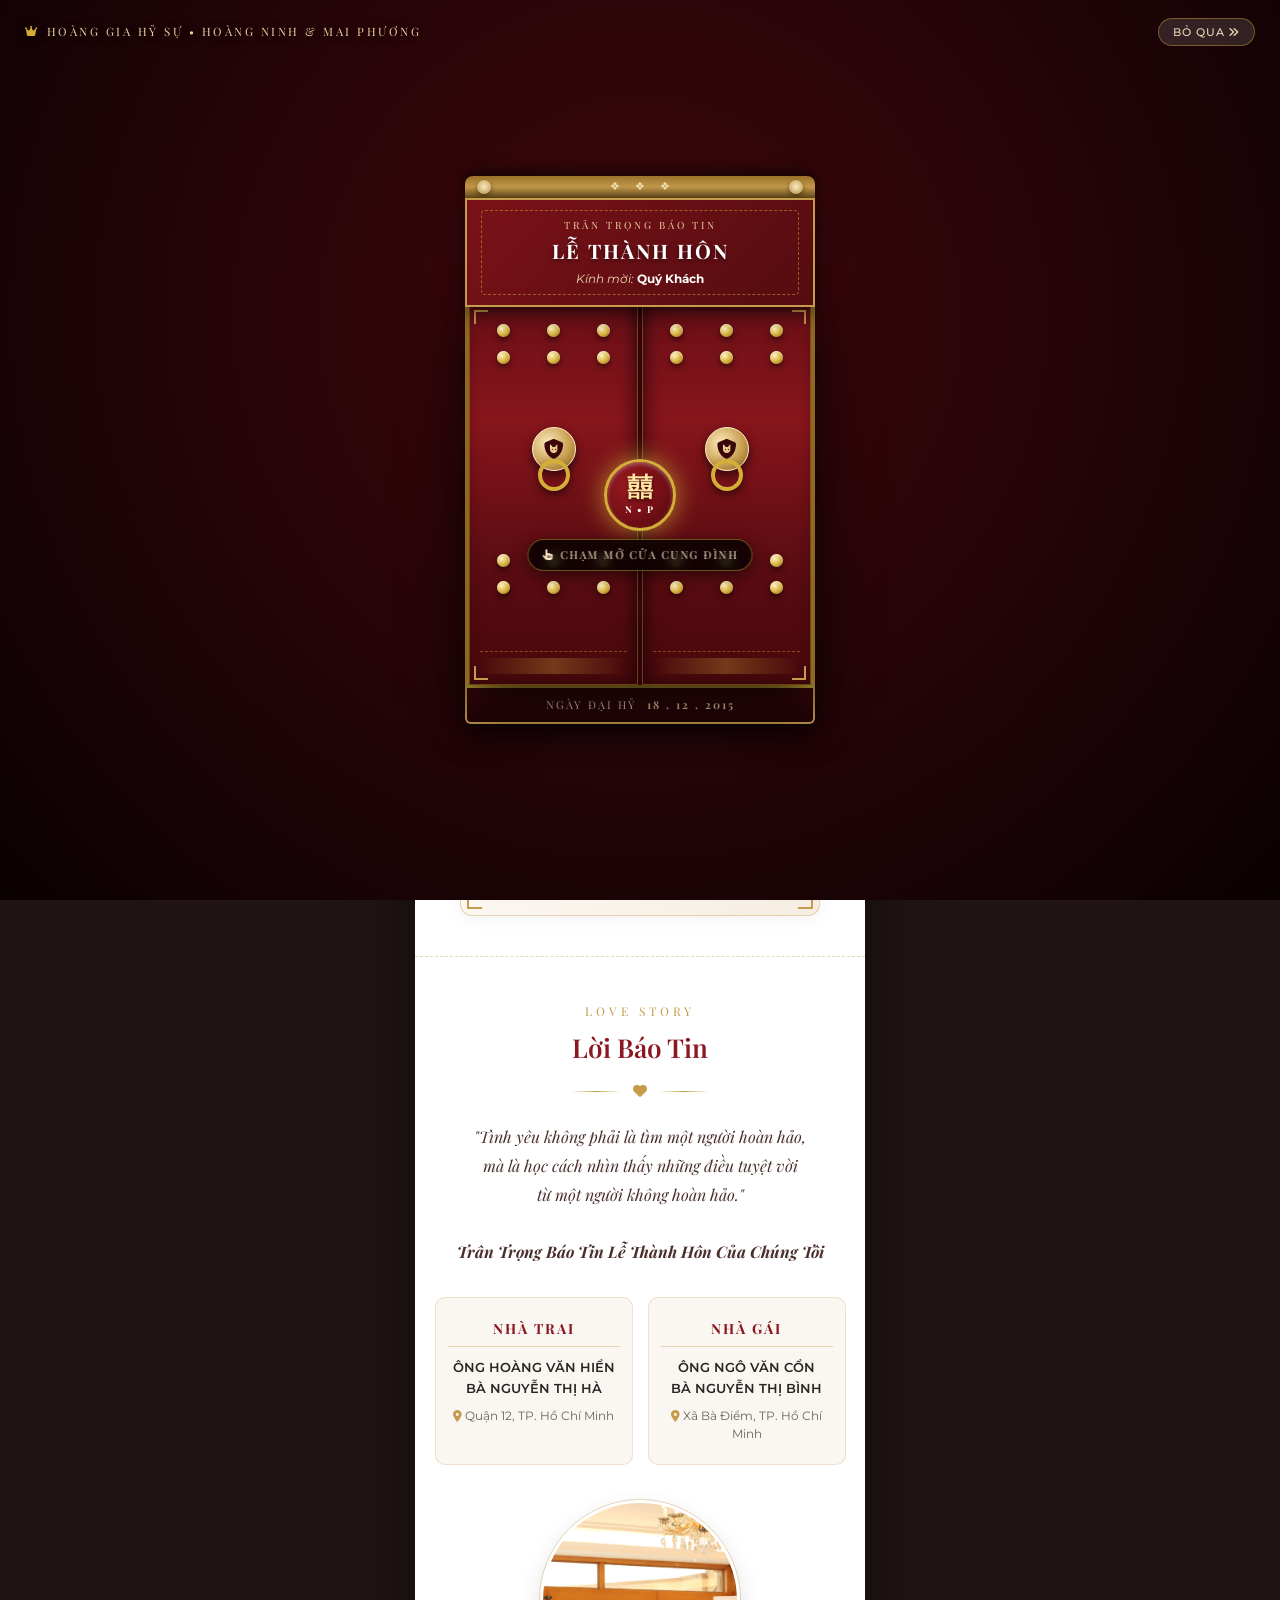
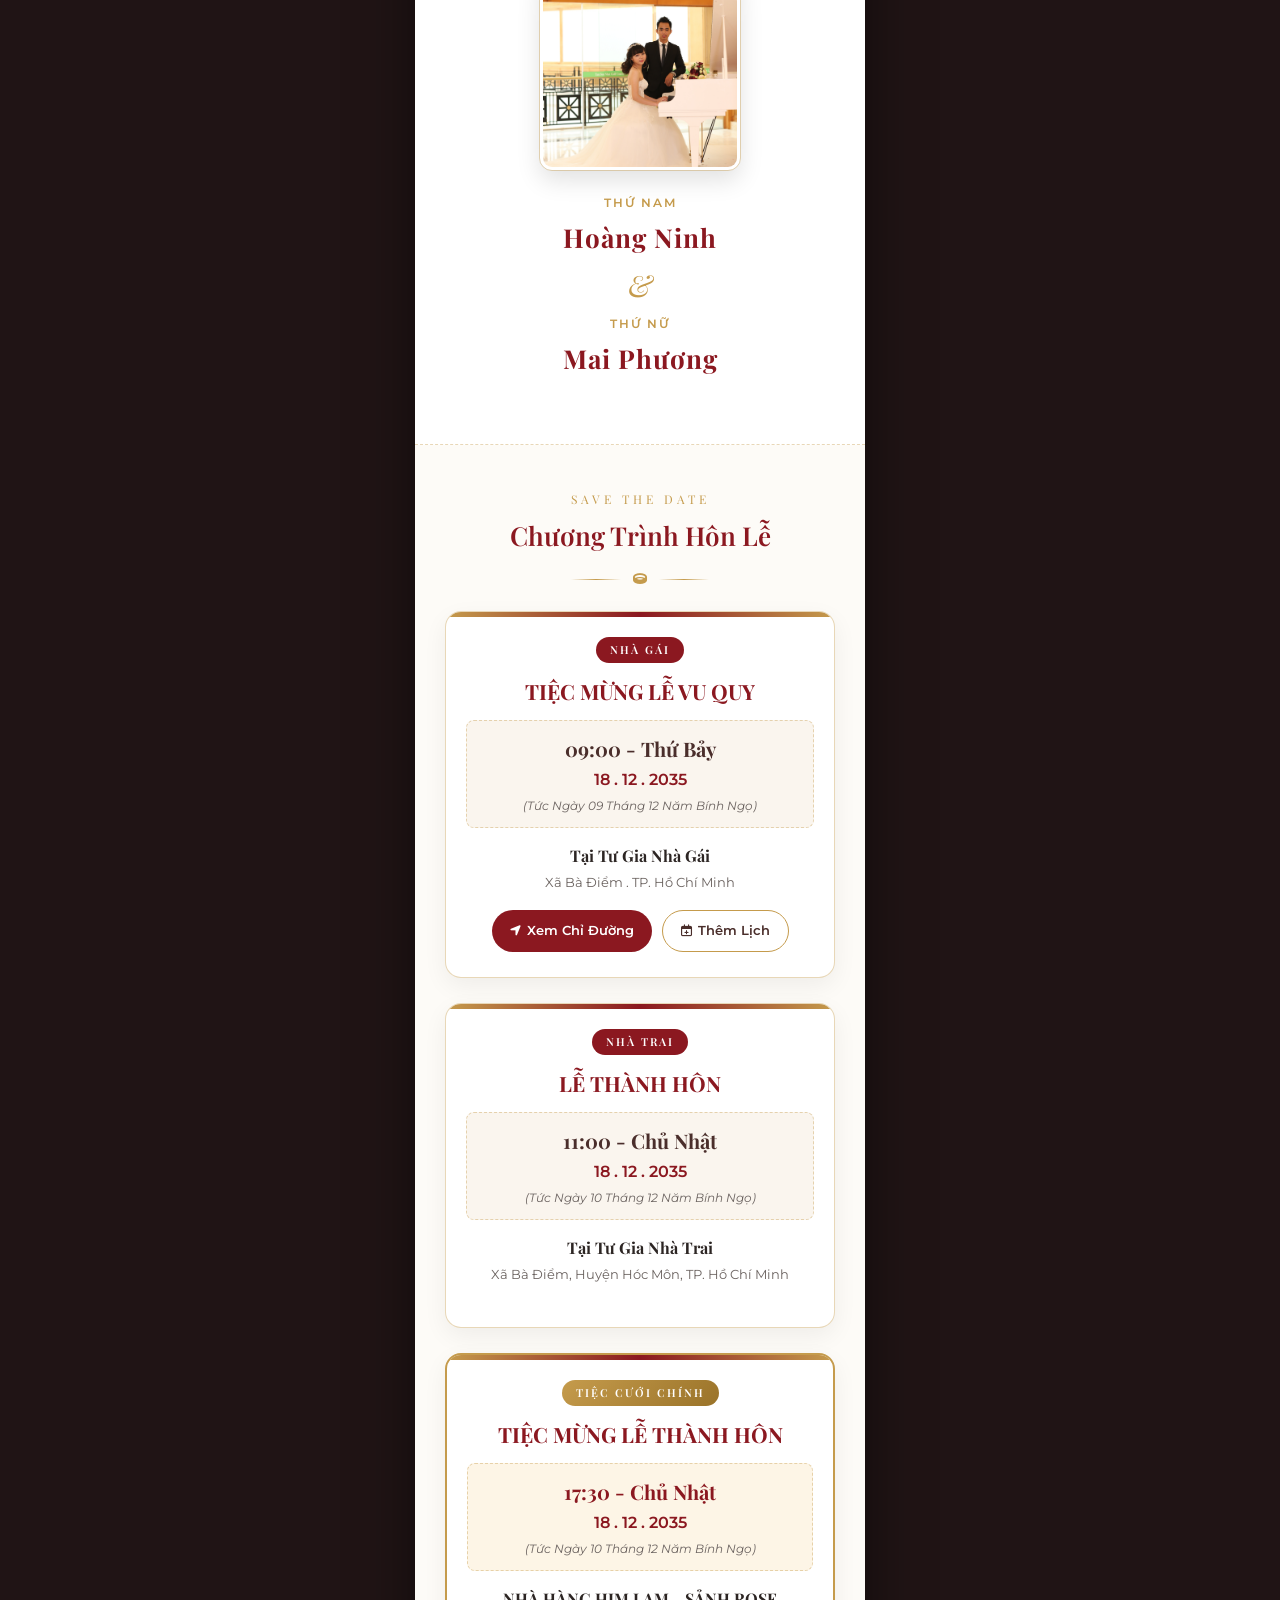
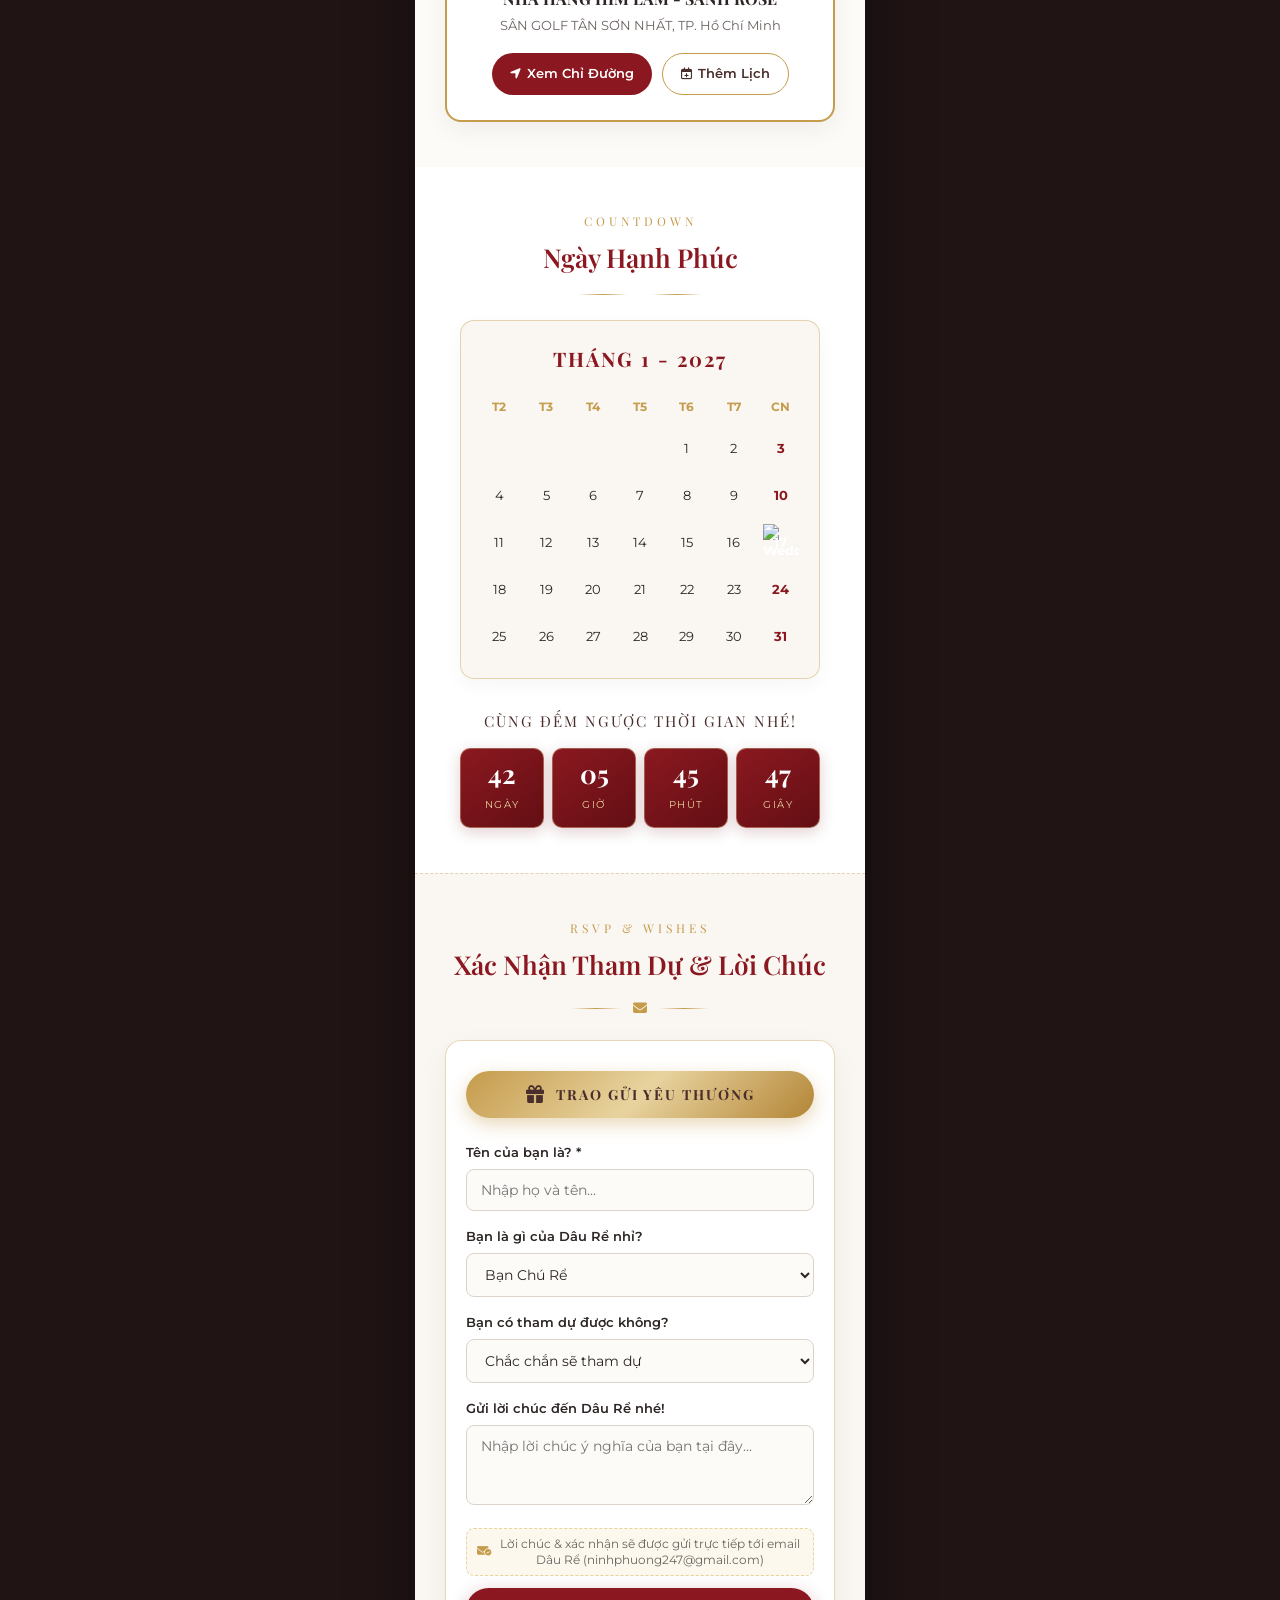
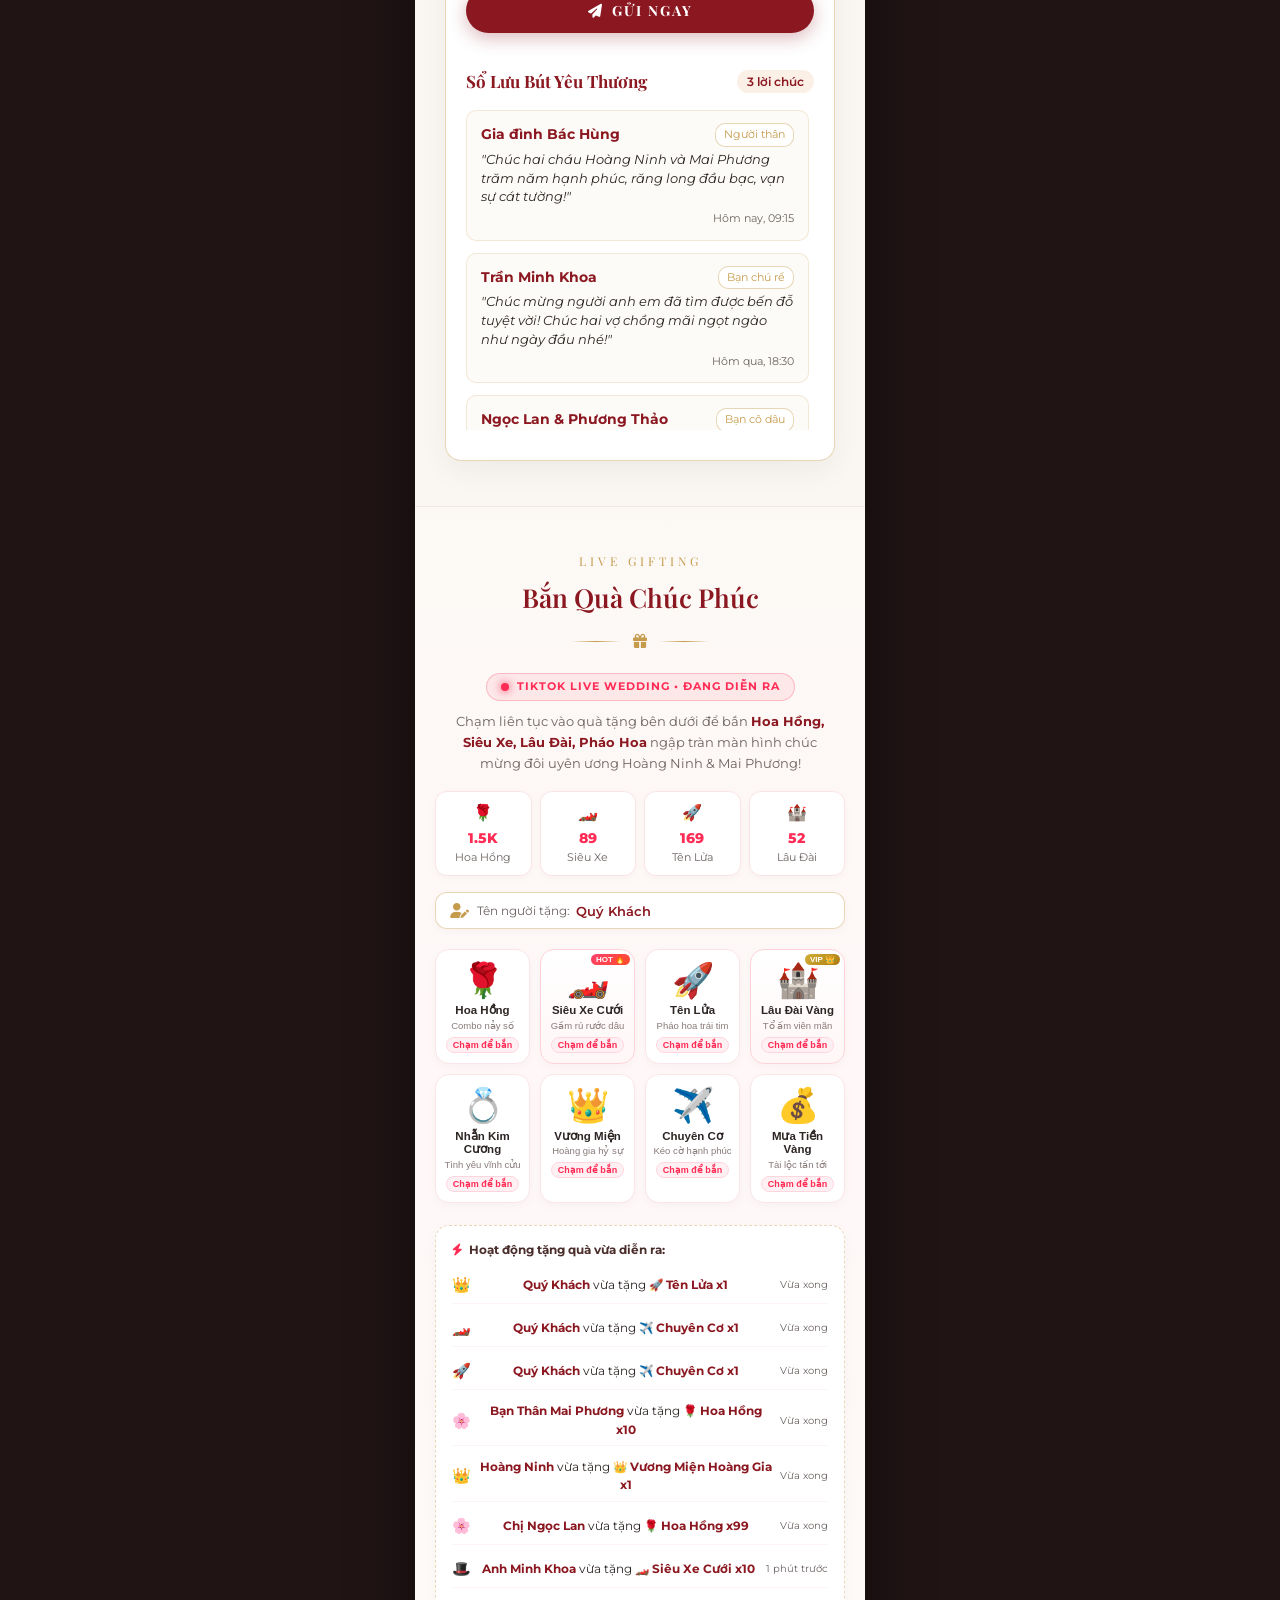
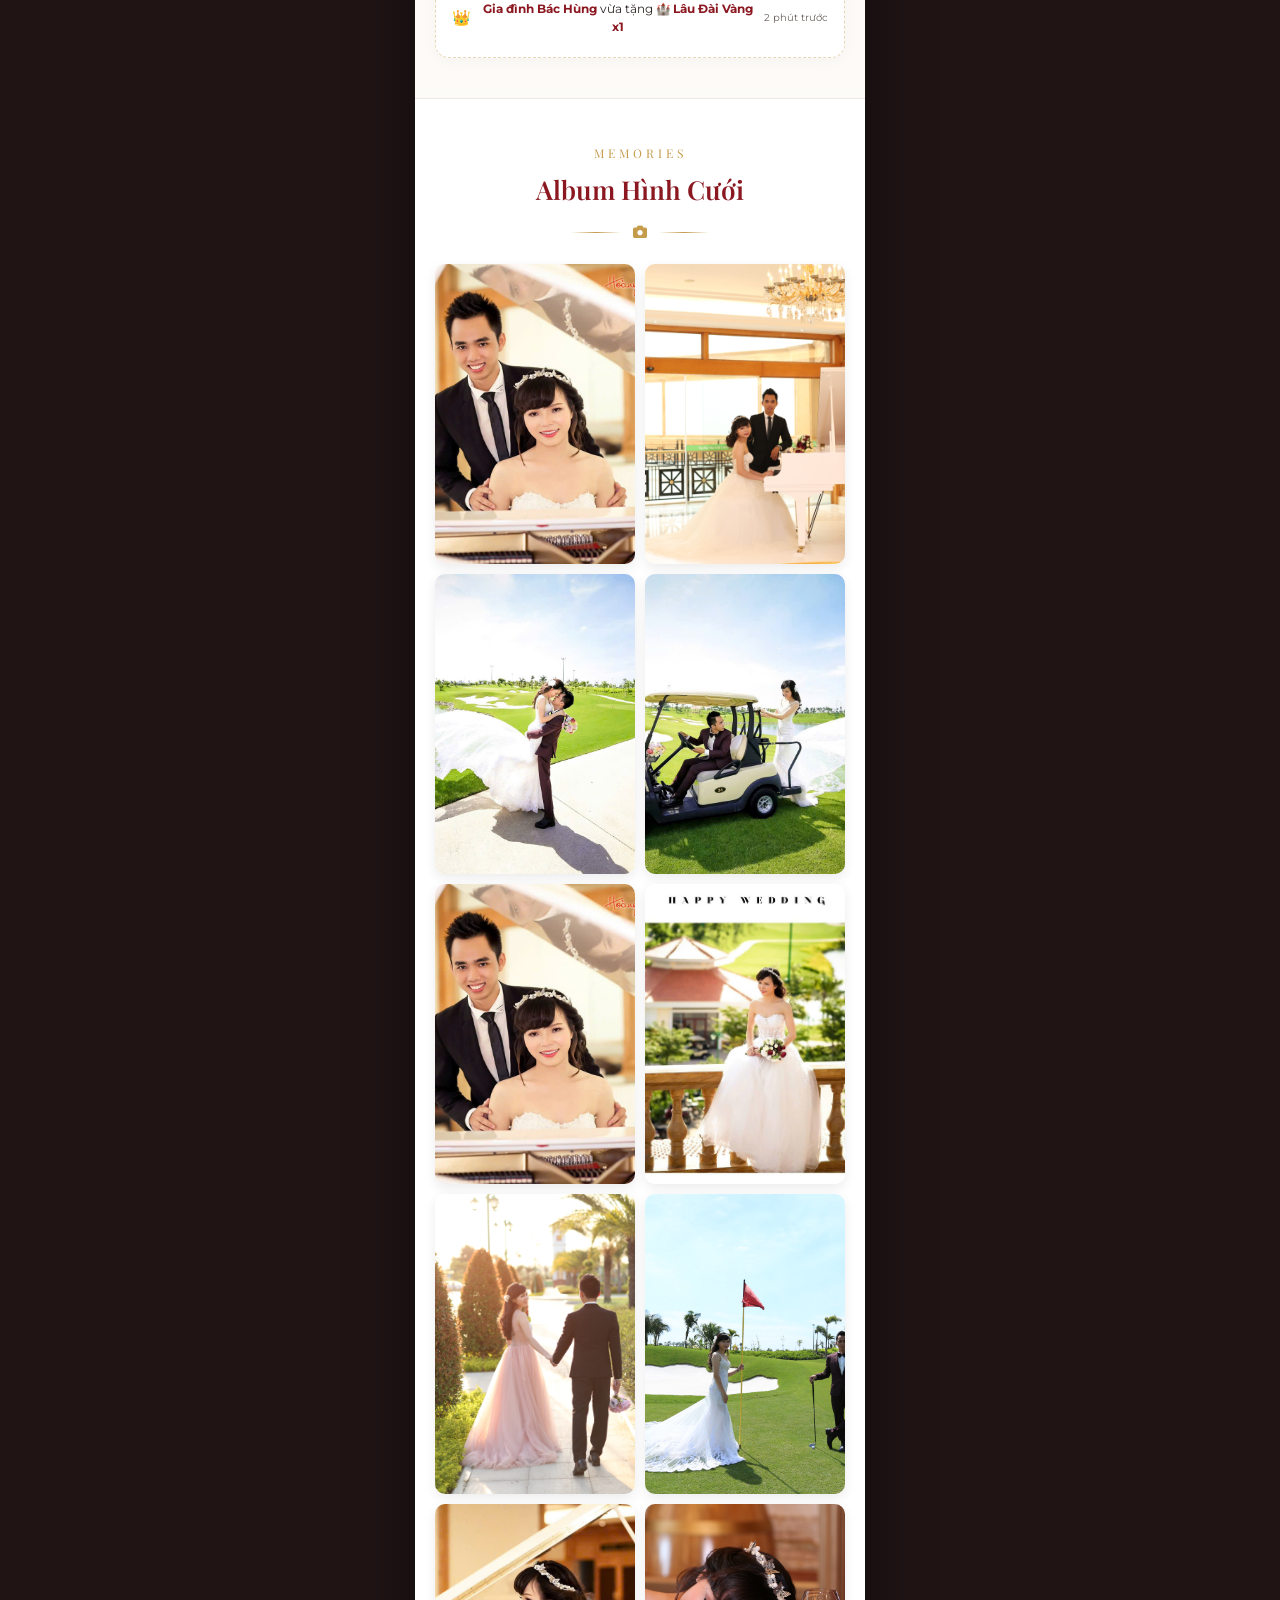
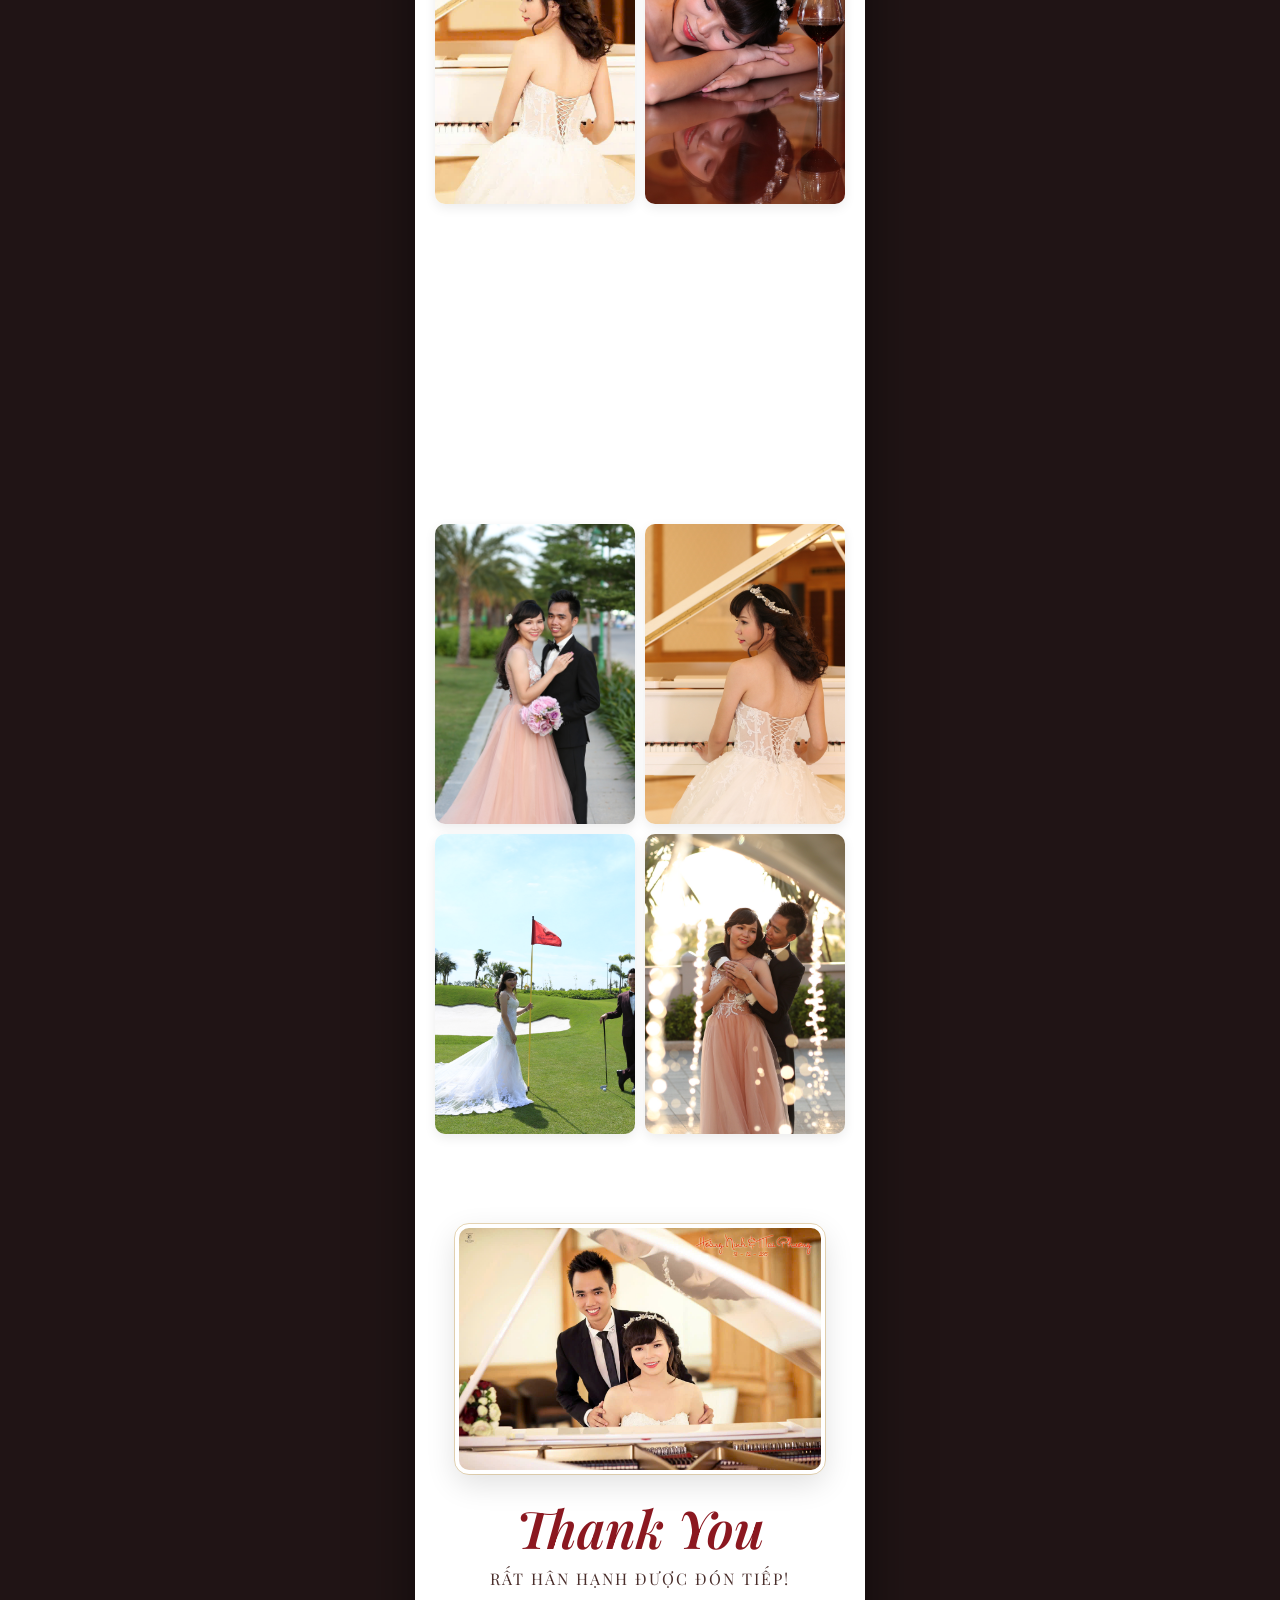
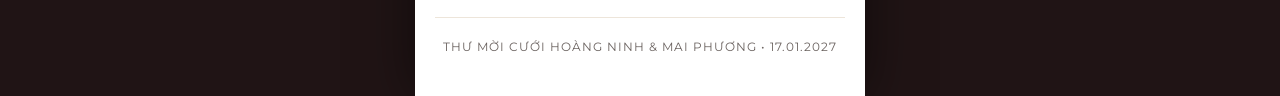
==== commit a84ffc09: "Add Royal Wedding Invitation Builder (tao-thiep.html): dynamic bride & groom name input, smart HTML5" ====
--- a/index.html
+++ b/index.html
@@ -865,6 +865,12 @@
       <button class="btn-copy-account" id="btn-copy-generated-link">
         <i class="fa-regular fa-copy"></i> Sao Chép Link Gửi Khách
       </button>
+
+      <div style="margin-top: 14px; padding-top: 14px; border-top: 1px dashed var(--border-gold); text-align: center;">
+        <a href="tao-thiep.html" class="btn-goto-builder" style="display: flex; align-items: center; justify-content: center; gap: 8px; width: 100%; padding: 11px; background: linear-gradient(135deg, #8b1820, #5c0f14); color: #fff; border-radius: 8px; text-decoration: none; font-size: 13px; font-weight: 700; border: 1px solid var(--accent-gold); letter-spacing: 0.5px;">
+          <i class="fa-solid fa-palette" style="color: var(--accent-light-gold);"></i> Tạo Thiệp Cưới Riêng (Đổi Tên, Ảnh...)
+        </a>
+      </div>
     </div>
   </div>
 
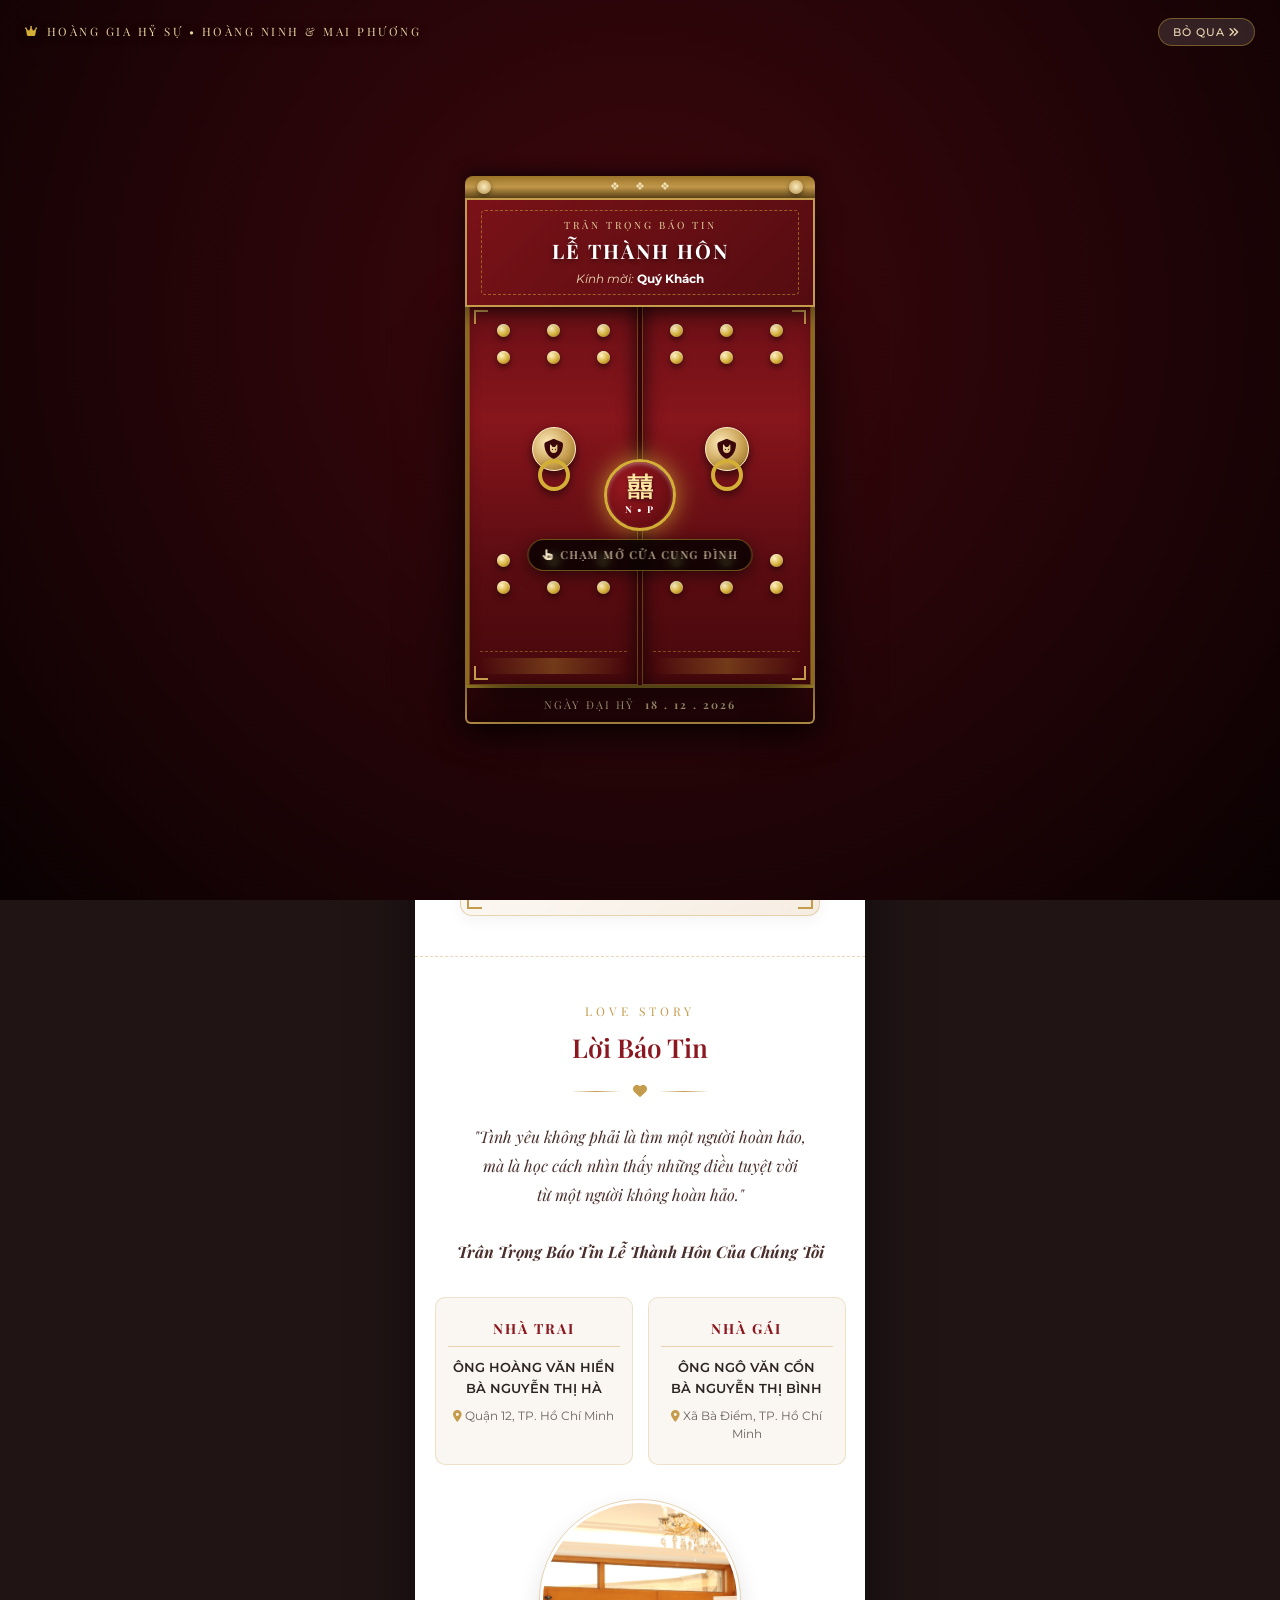
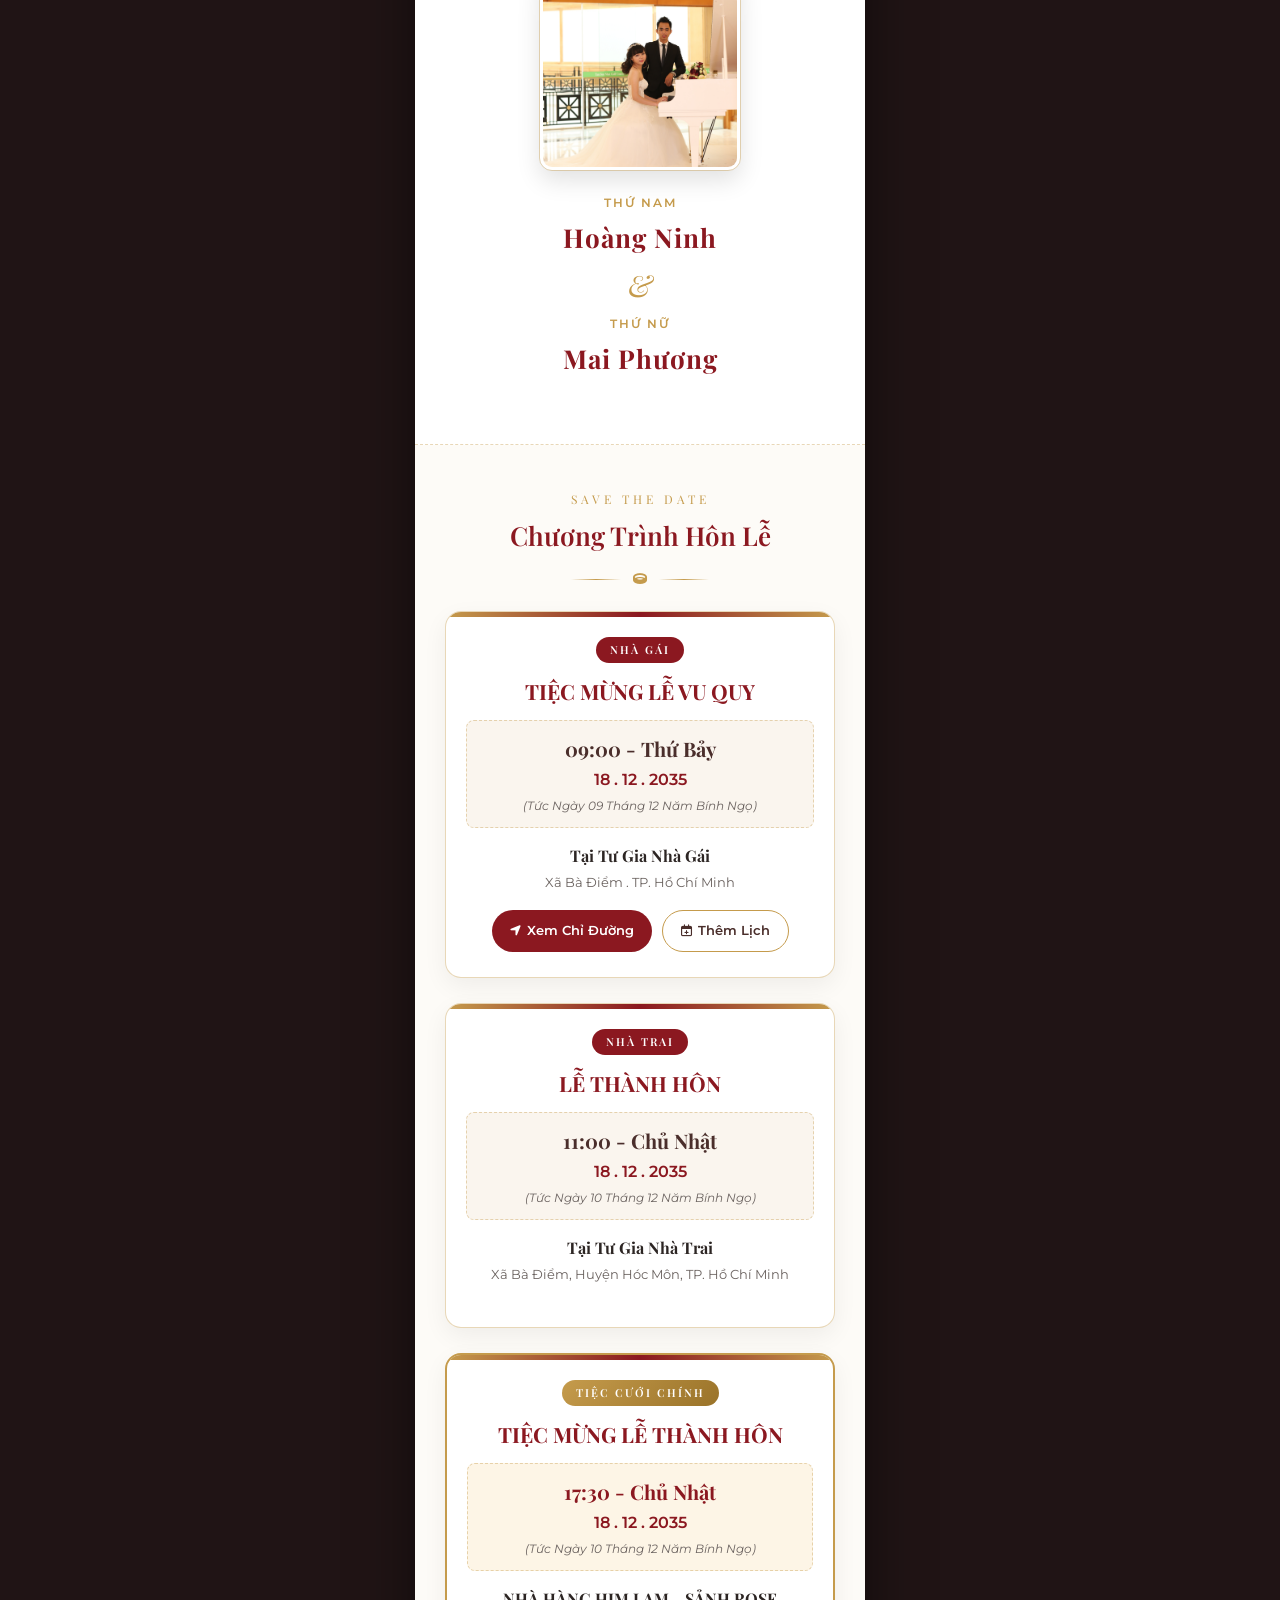
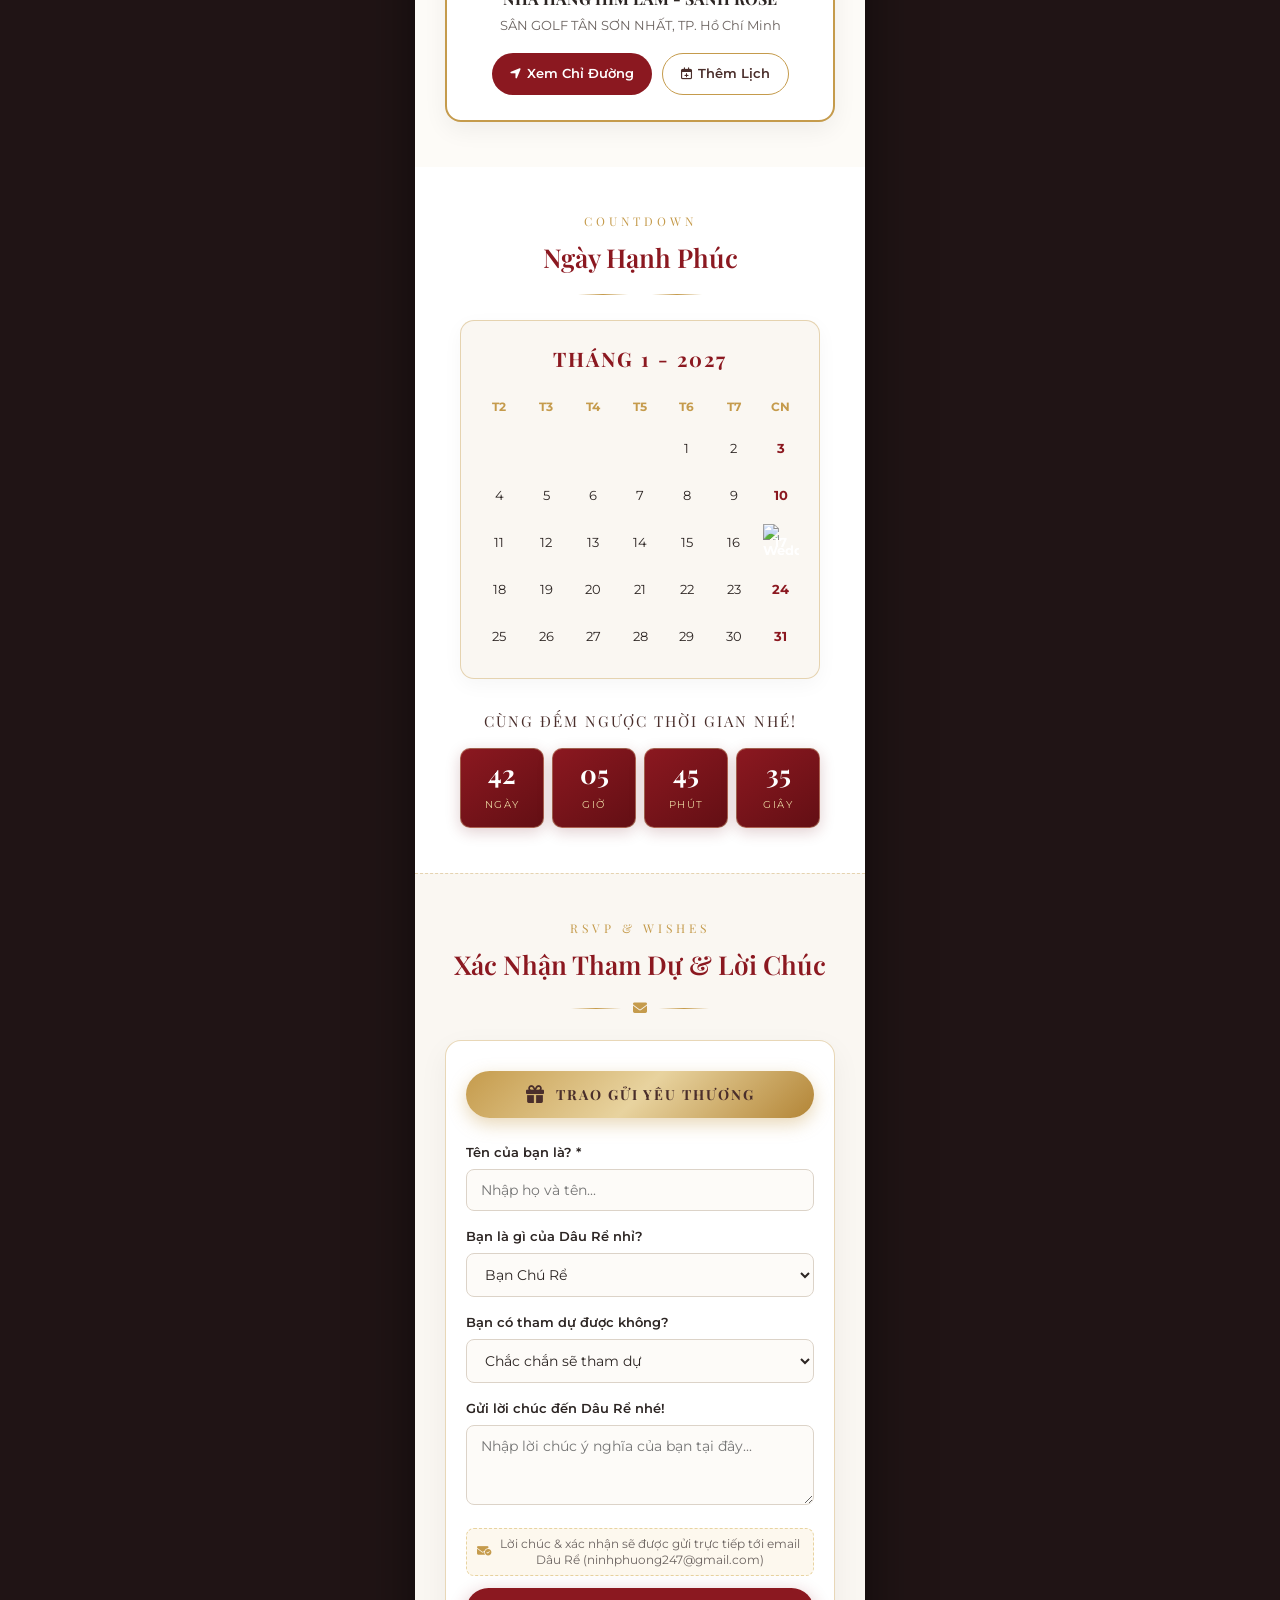
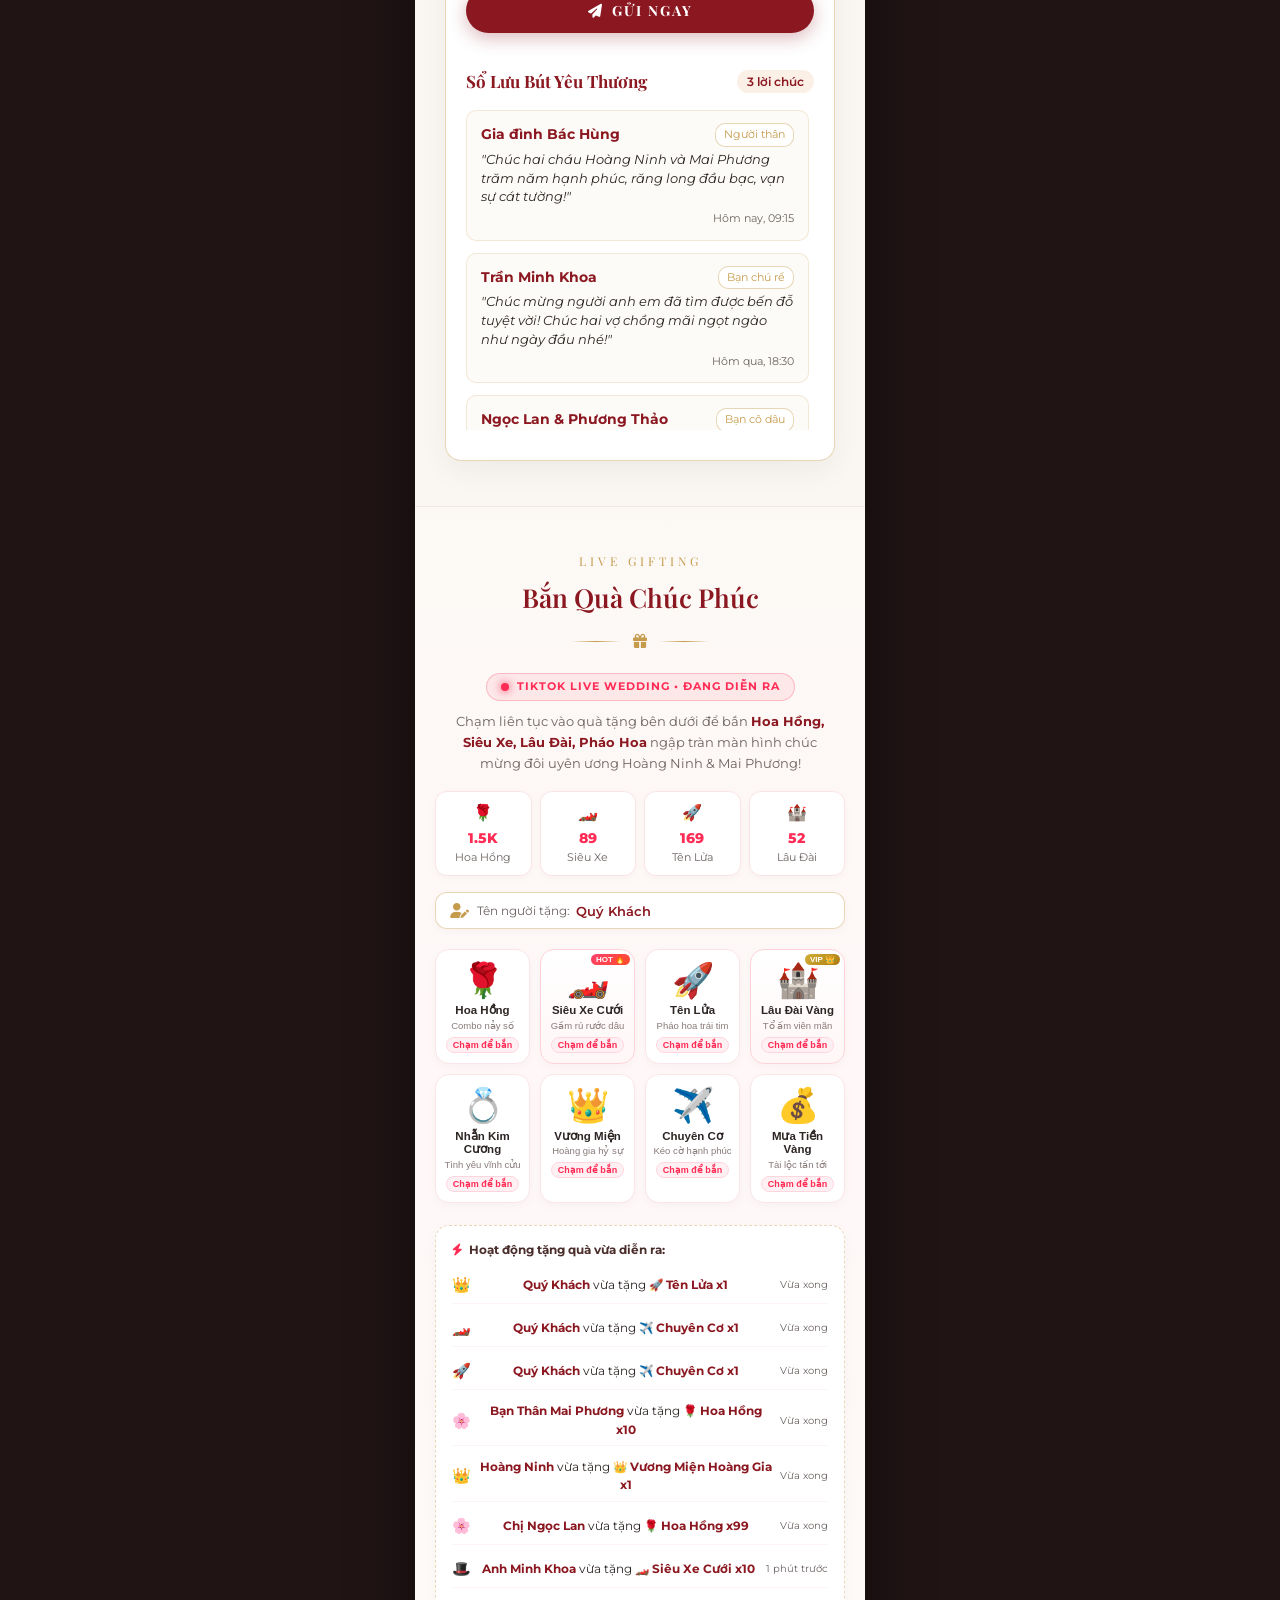
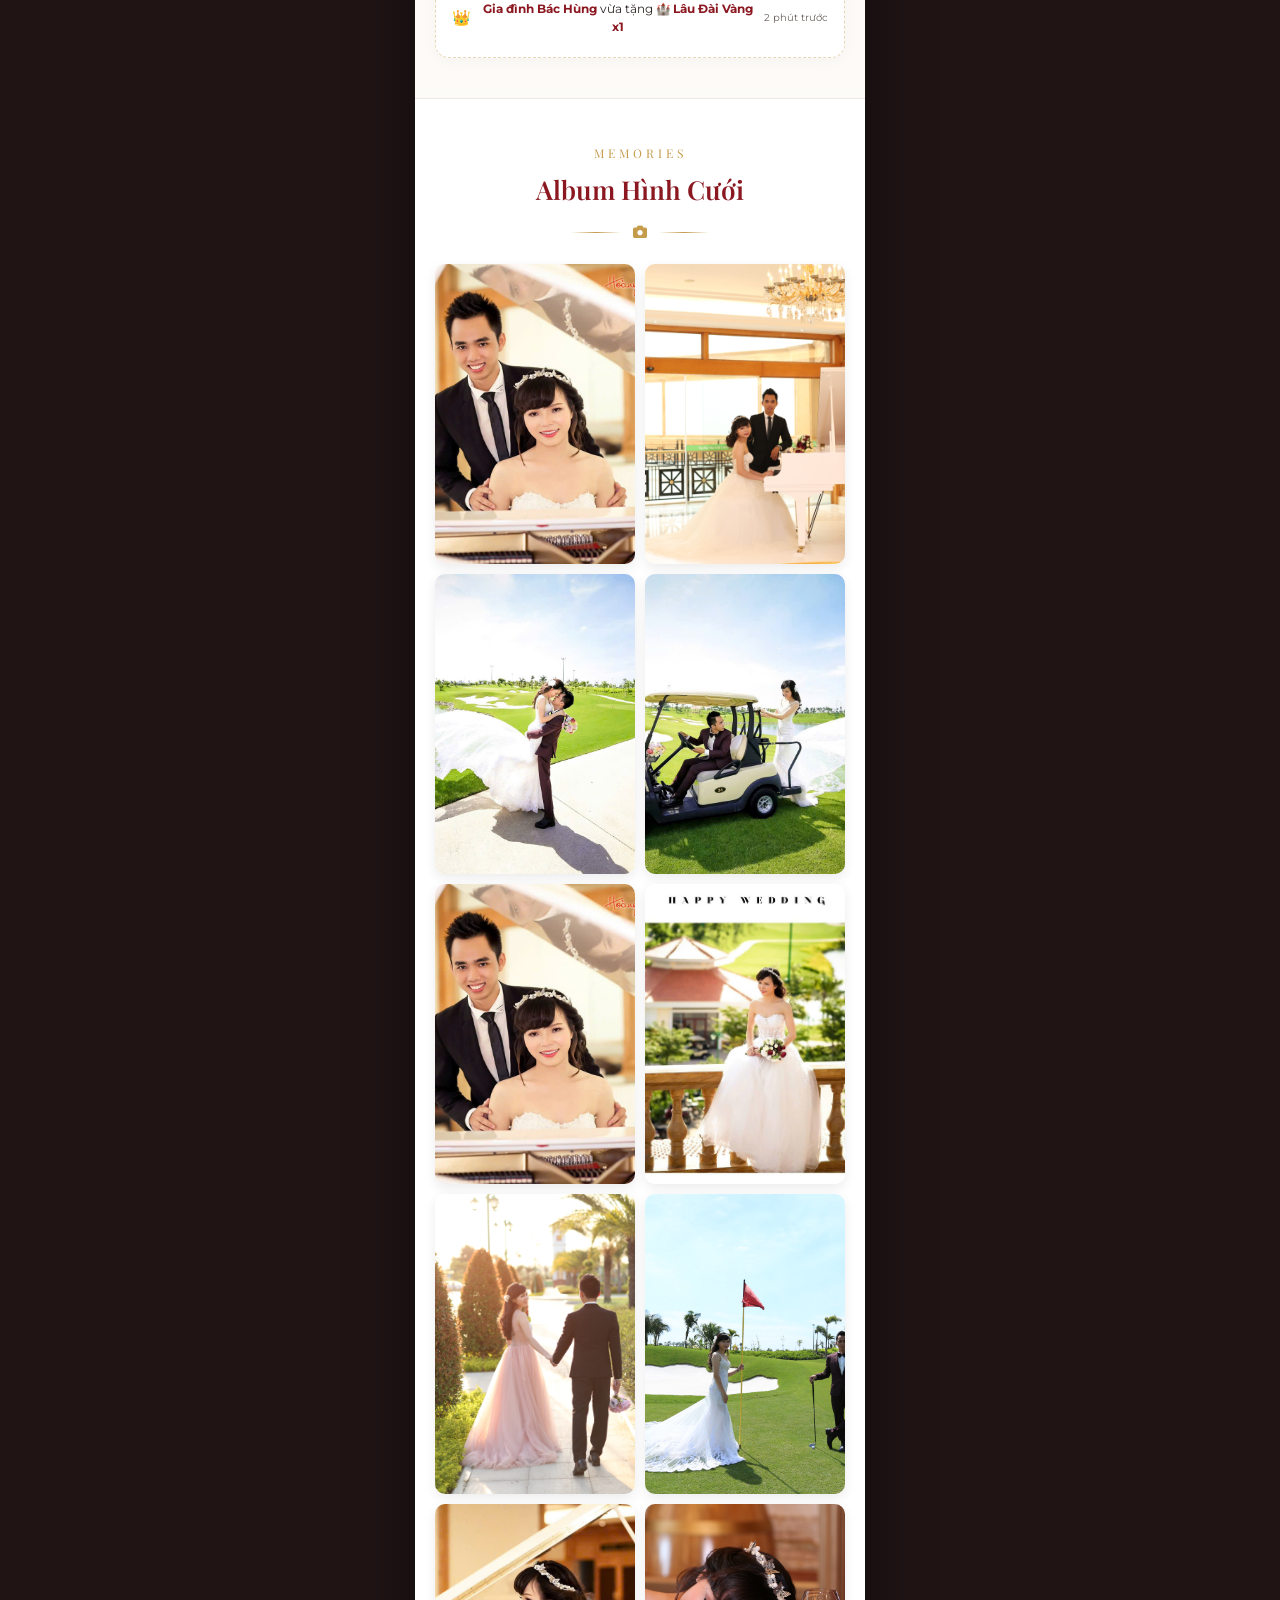
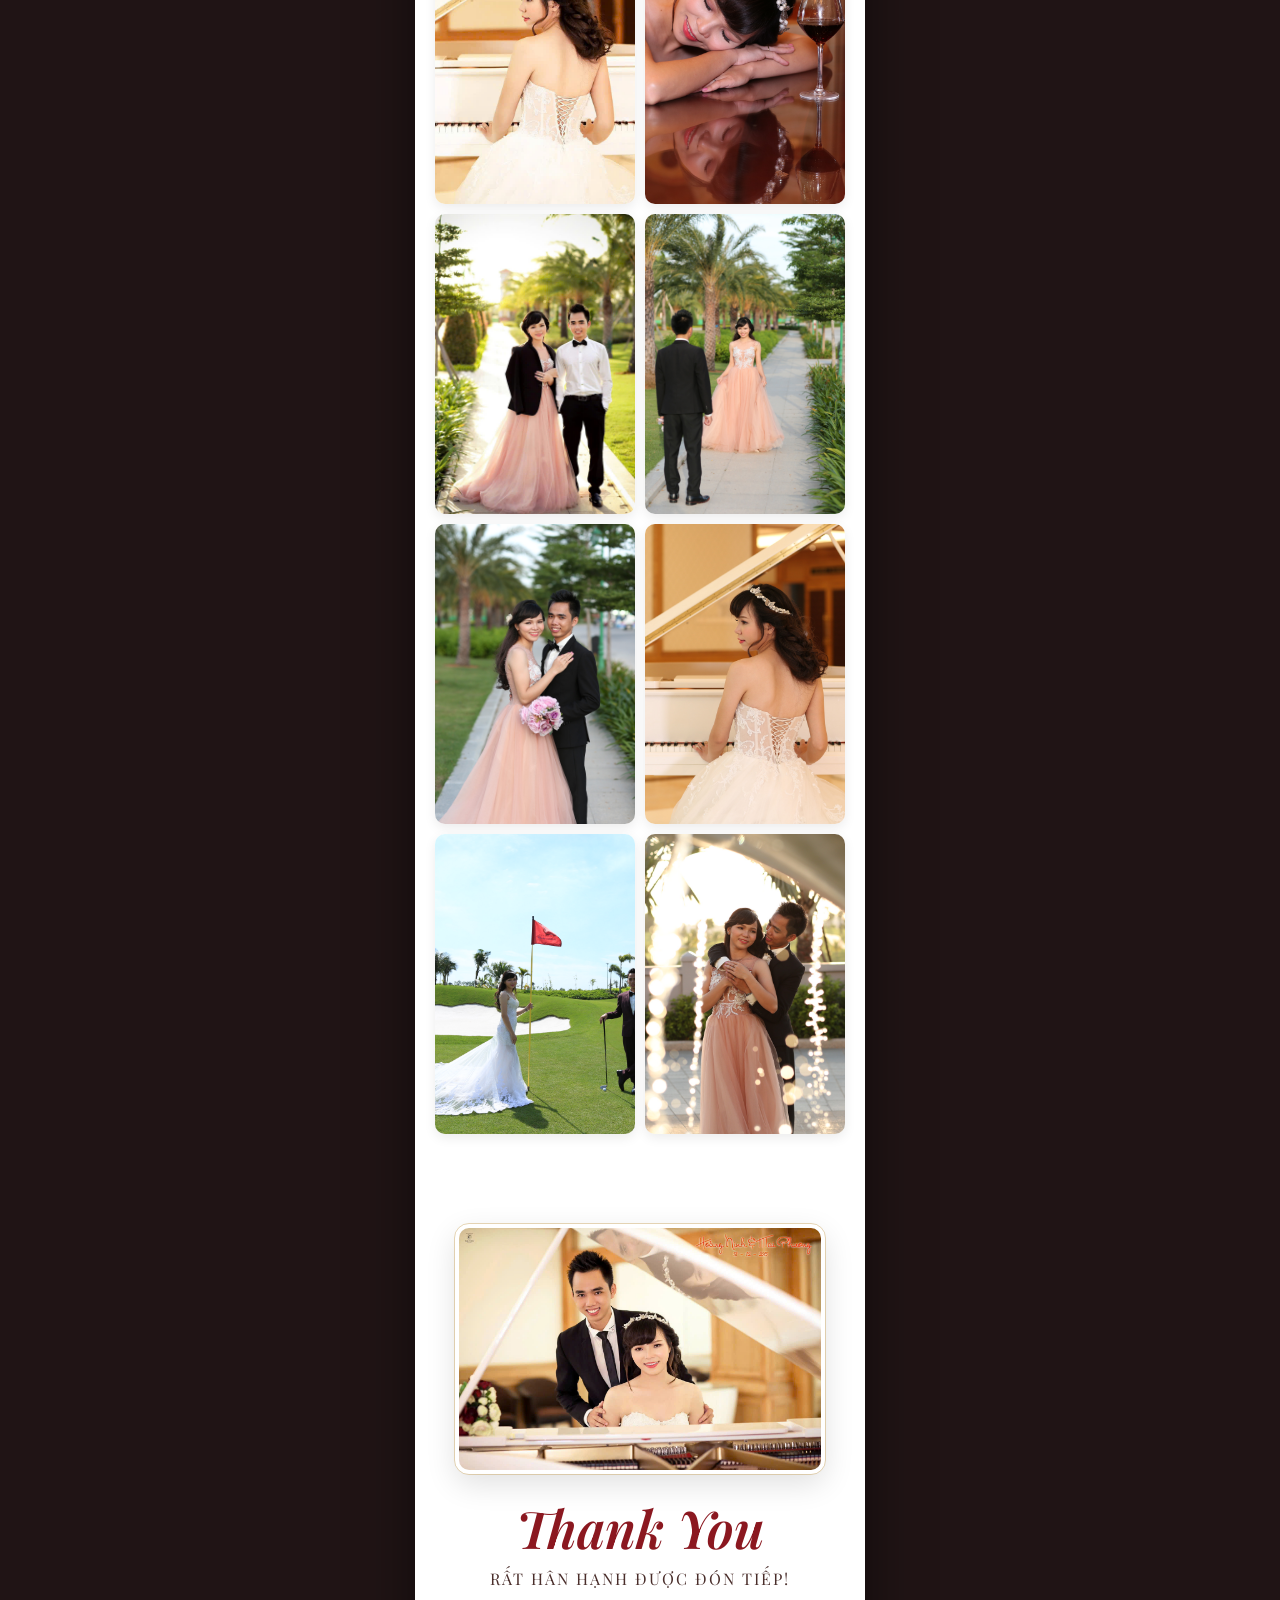
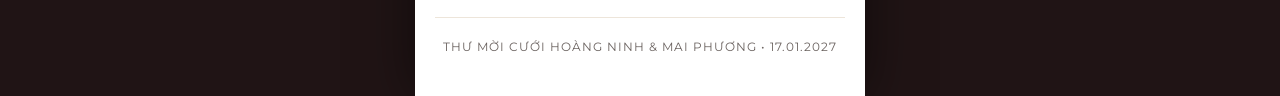
==== commit fba9474d: "Upgrade wedding builder: add Auto VietQR generator, music selector, tab-based auto-scroll in preview" ====
--- a/index.html
+++ b/index.html
@@ -205,7 +205,7 @@
         <div class="threshold-step"></div>
         <div class="threshold-meta">
           <span>NGÀY ĐẠI HỶ</span>
-          <strong>18 . 12 . 2015</strong>
+          <strong>18 . 12 . 2026</strong>
         </div>
       </div>
 
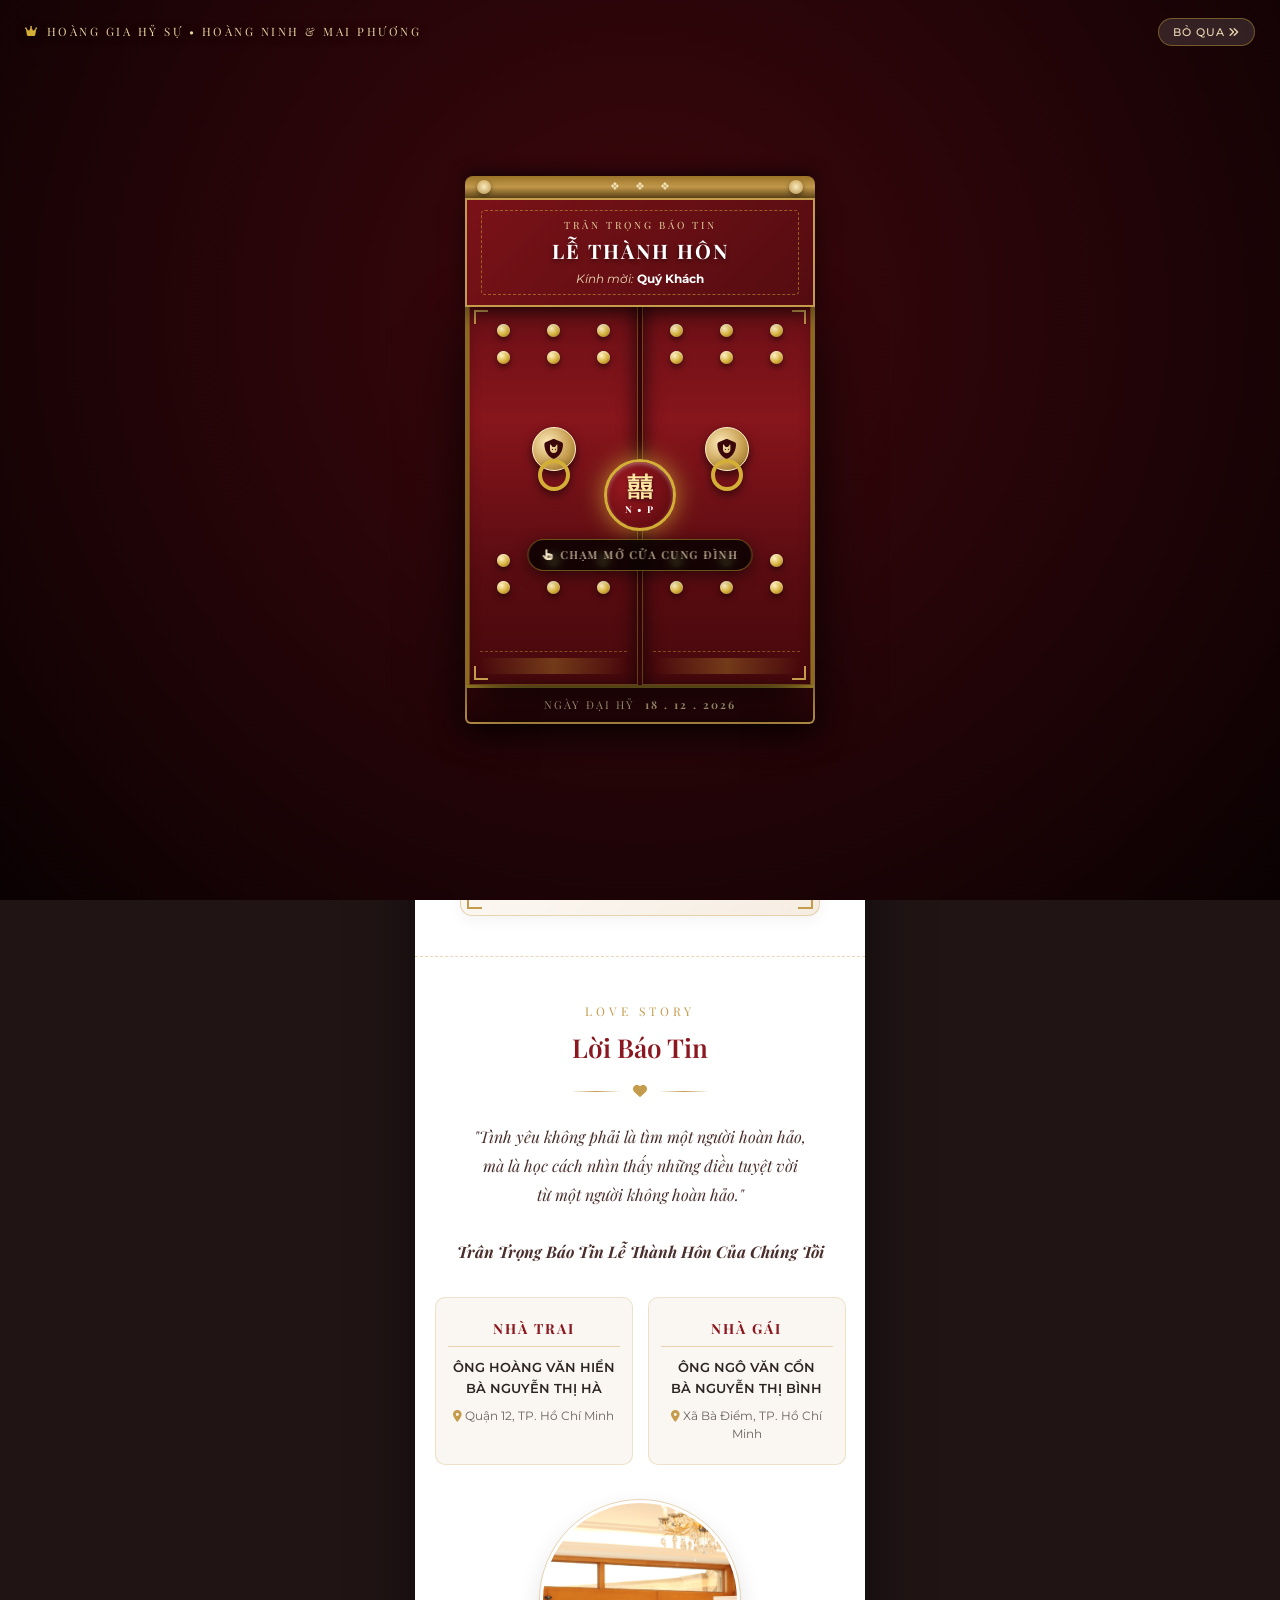
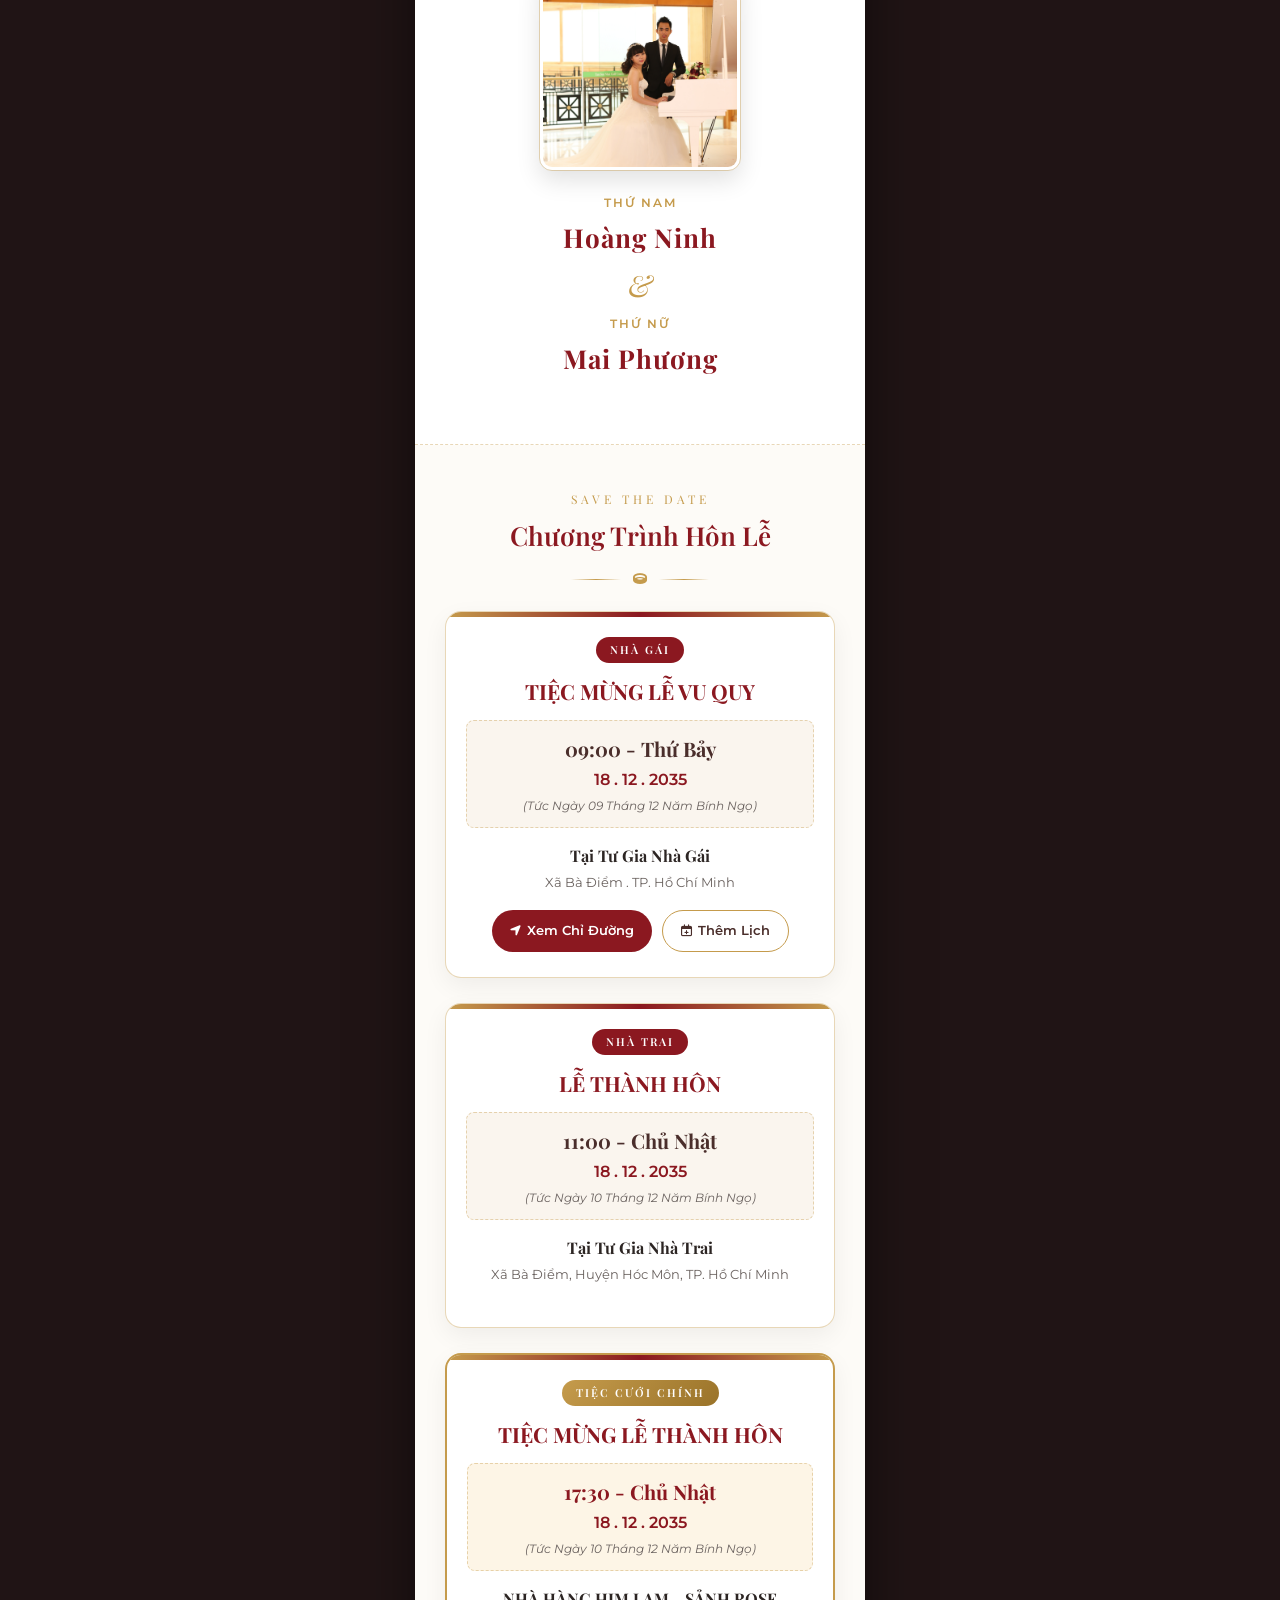
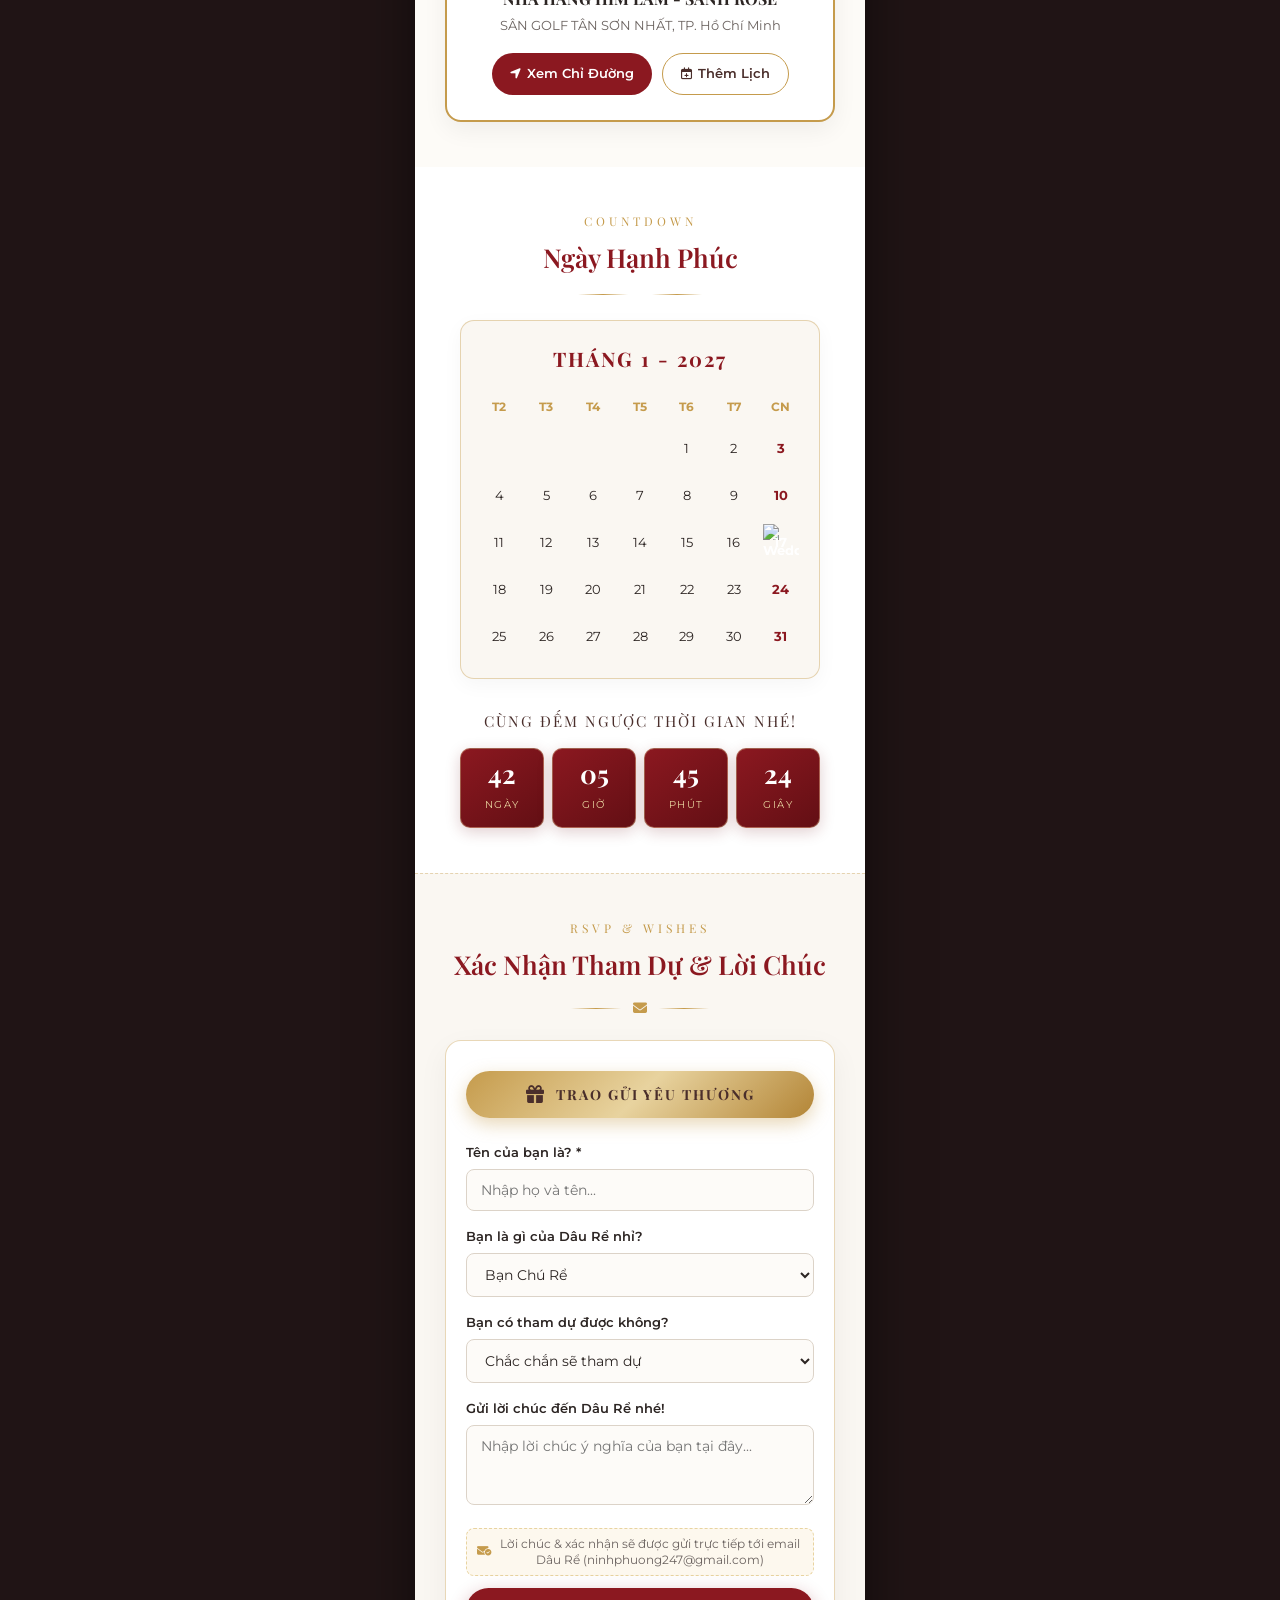
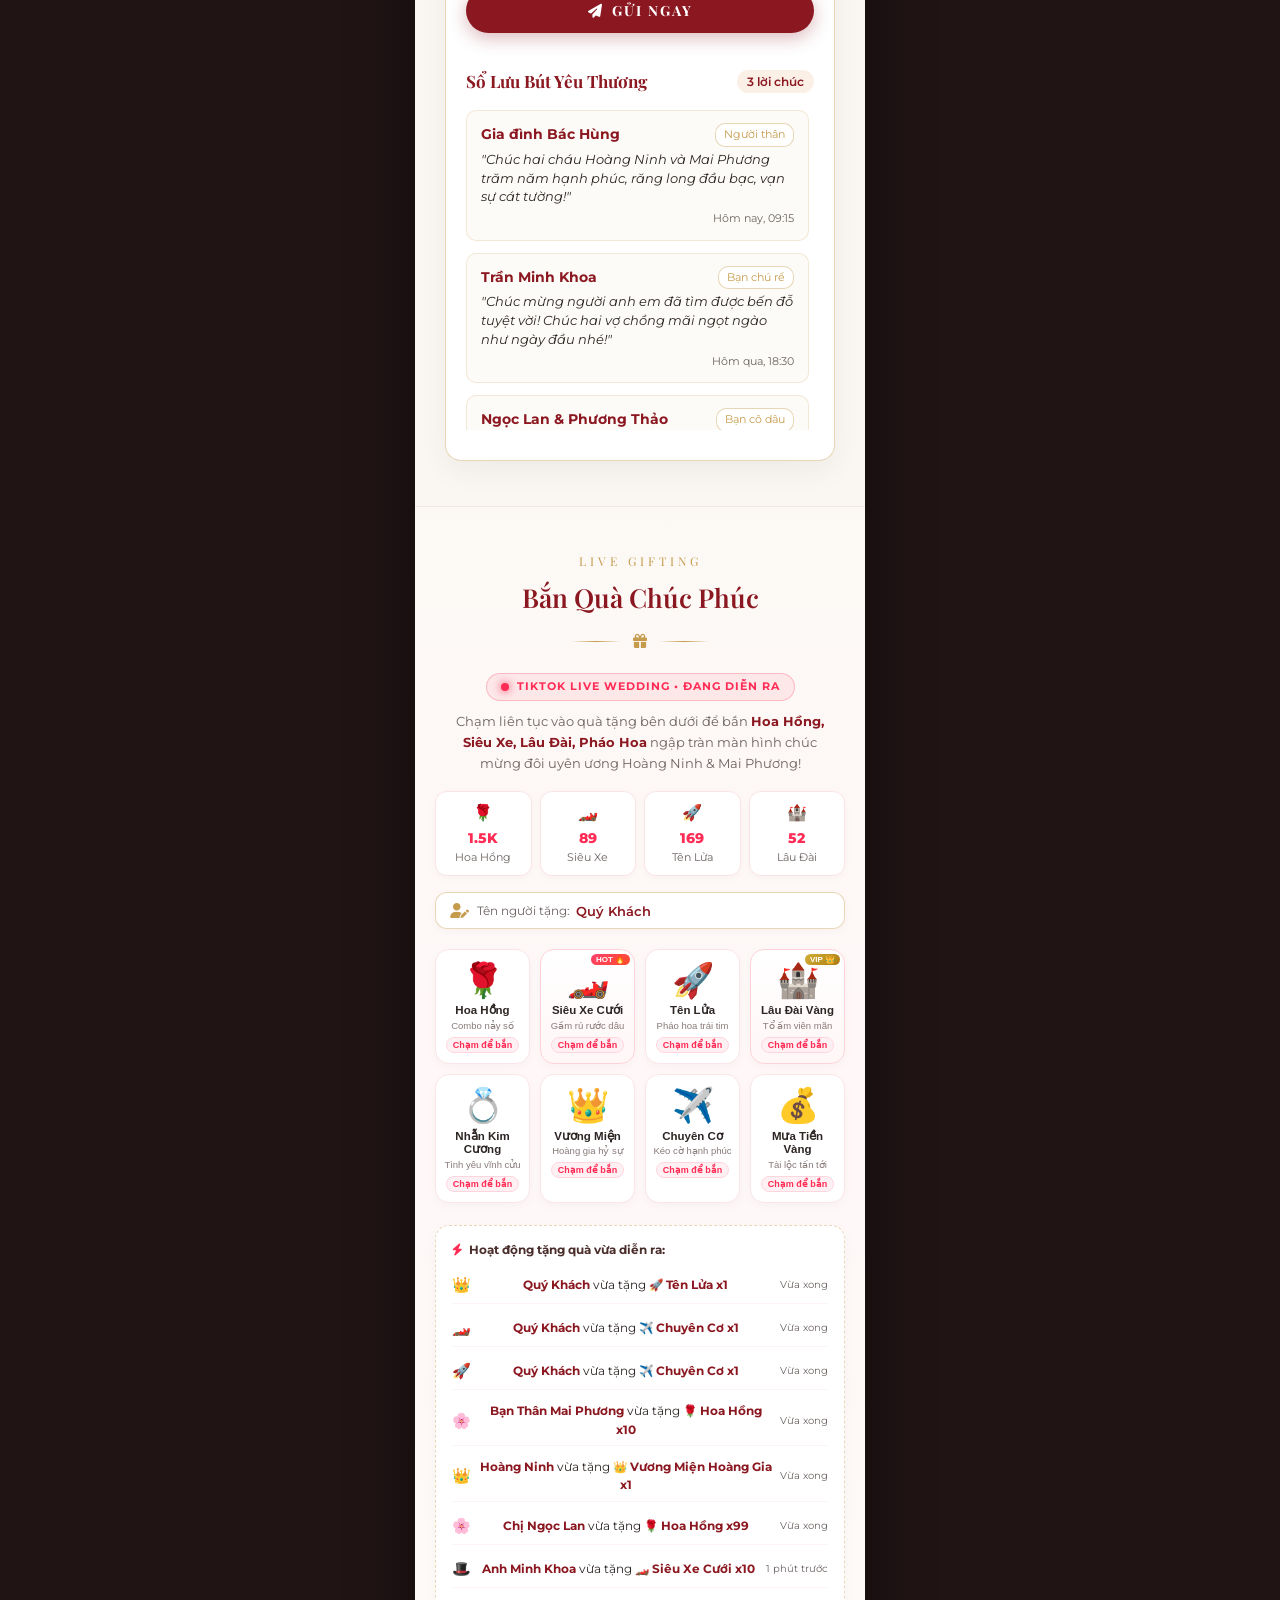
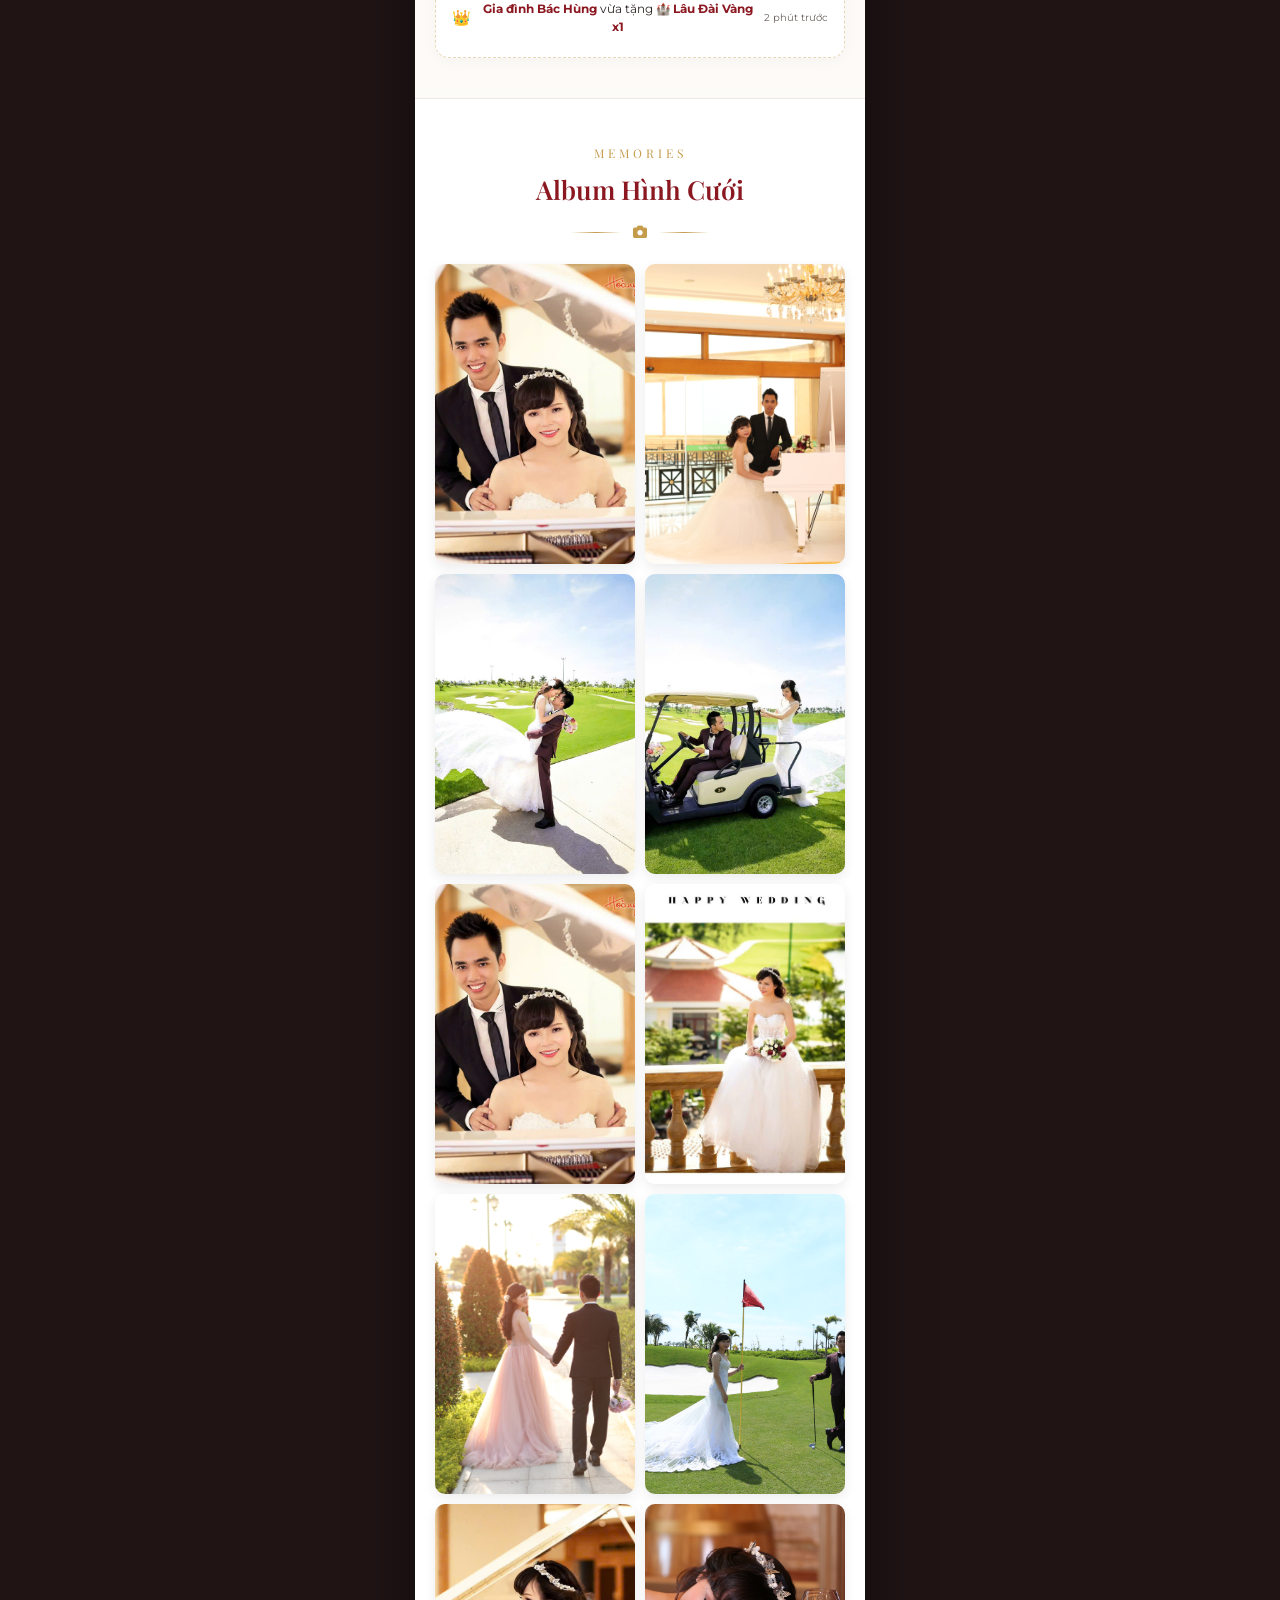
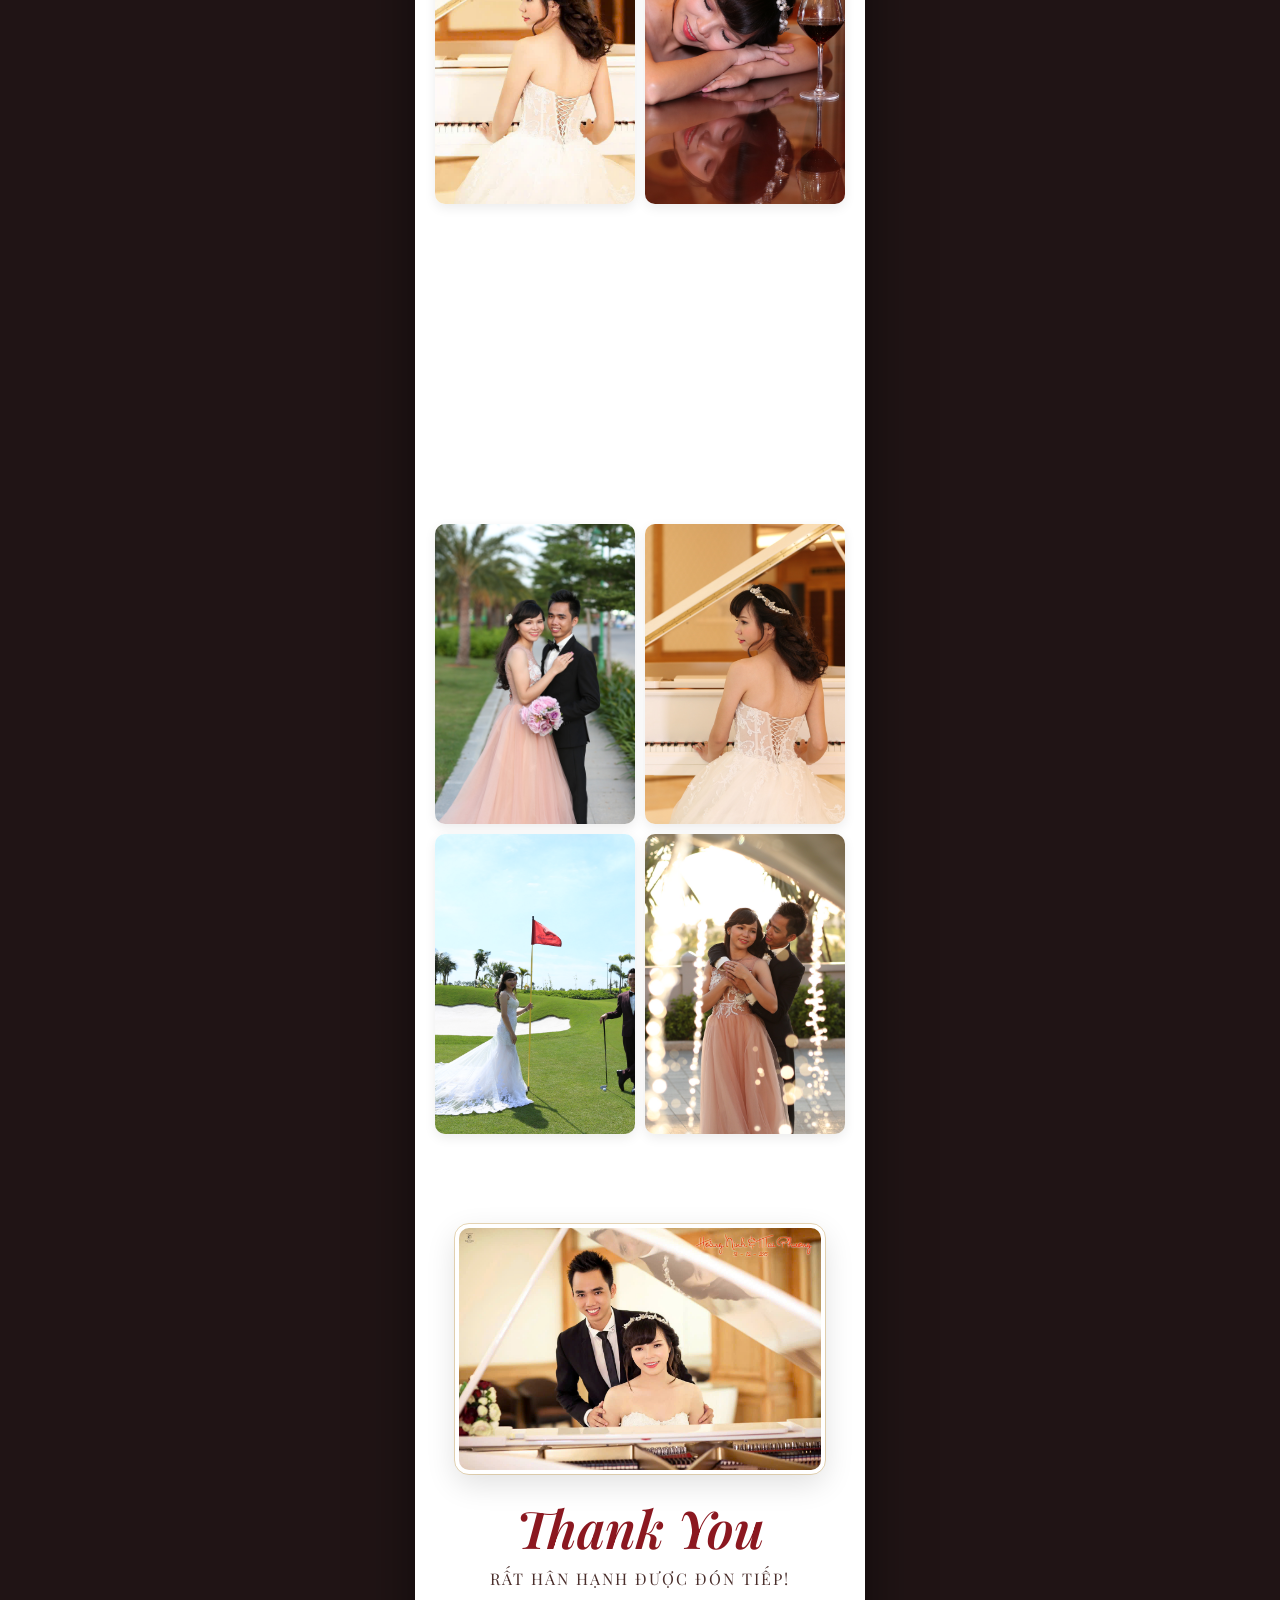
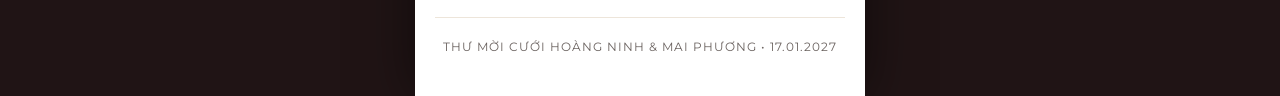
==== commit 196e22c0: "feat: add quick settings button and footer settings action across all invitation templates" ====
--- a/index.html
+++ b/index.html
@@ -46,6 +46,12 @@
       <i class="fa-solid fa-compact-disc music-icon"></i>
     </div>
   </div>
+
+  <!-- Floating Quick Settings Button -->
+  <a href="tao-thiep.html" class="floating-settings-quick" id="btn-quick-settings" title="Cài đặt &amp; Tùy biến thiệp cưới">
+    <i class="fa-solid fa-gear"></i>
+    <span class="settings-hint">Cài đặt</span>
+  </a>
 
   <!-- Floating Back to Top Button -->
   <div class="floating-scroll-top" id="scroll-top-btn" title="Lên đầu trang">
--- a/style.css
+++ b/style.css
@@ -211,6 +211,54 @@
   transform: scale(1.1);
 }
 
+/* Floating Quick Settings Button */
+.floating-settings-quick {
+  position: fixed;
+  top: 20px;
+  left: 20px;
+  z-index: 1000;
+  height: 44px;
+  padding: 0 14px 0 12px;
+  border-radius: 22px;
+  background: rgba(255, 255, 255, 0.92);
+  backdrop-filter: blur(8px);
+  -webkit-backdrop-filter: blur(8px);
+  border: 1.5px solid var(--accent-gold);
+  box-shadow: 0 4px 15px rgba(0, 0, 0, 0.2);
+  display: inline-flex;
+  align-items: center;
+  gap: 8px;
+  cursor: pointer;
+  text-decoration: none;
+  color: #8b1820;
+  font-size: 13px;
+  font-weight: 700;
+  transition: transform 0.3s ease, box-shadow 0.3s ease;
+}
+
+.floating-settings-quick:hover {
+  transform: translateY(-2px) scale(1.04);
+  box-shadow: 0 6px 20px rgba(0, 0, 0, 0.25);
+  color: #8b1820;
+}
+
+@media (max-width: 480px) {
+  .floating-settings-quick {
+    width: 44px;
+    height: 44px;
+    padding: 0;
+    justify-content: center;
+    border-radius: 50%;
+  }
+  .floating-settings-quick .settings-hint {
+    display: none;
+  }
+}
+
+body.in-preview .floating-settings-quick {
+  display: none !important;
+}
+
 /* =====================================================================
    IMPERIAL PALACE GATE OPENING TRANSITION (CỬA CUNG ĐÌNH HOÀNG GIA)
    ===================================================================== */
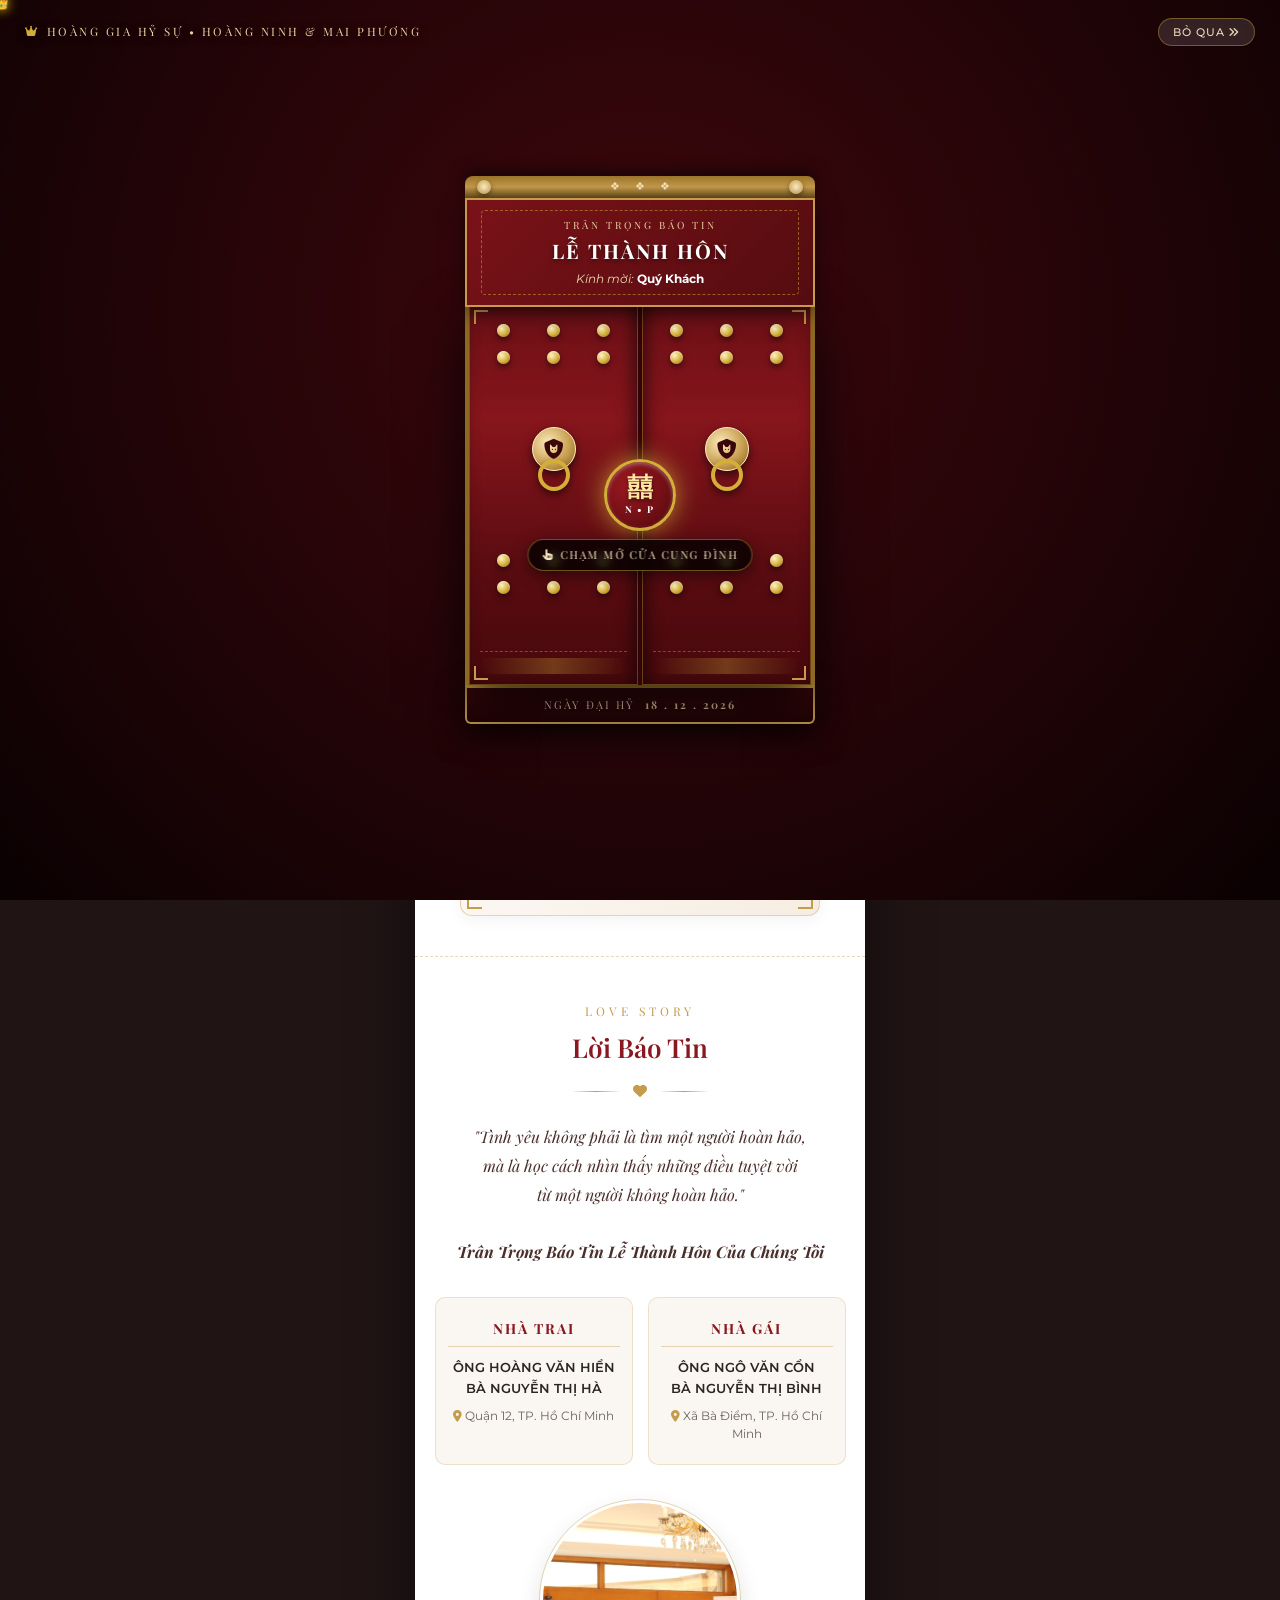
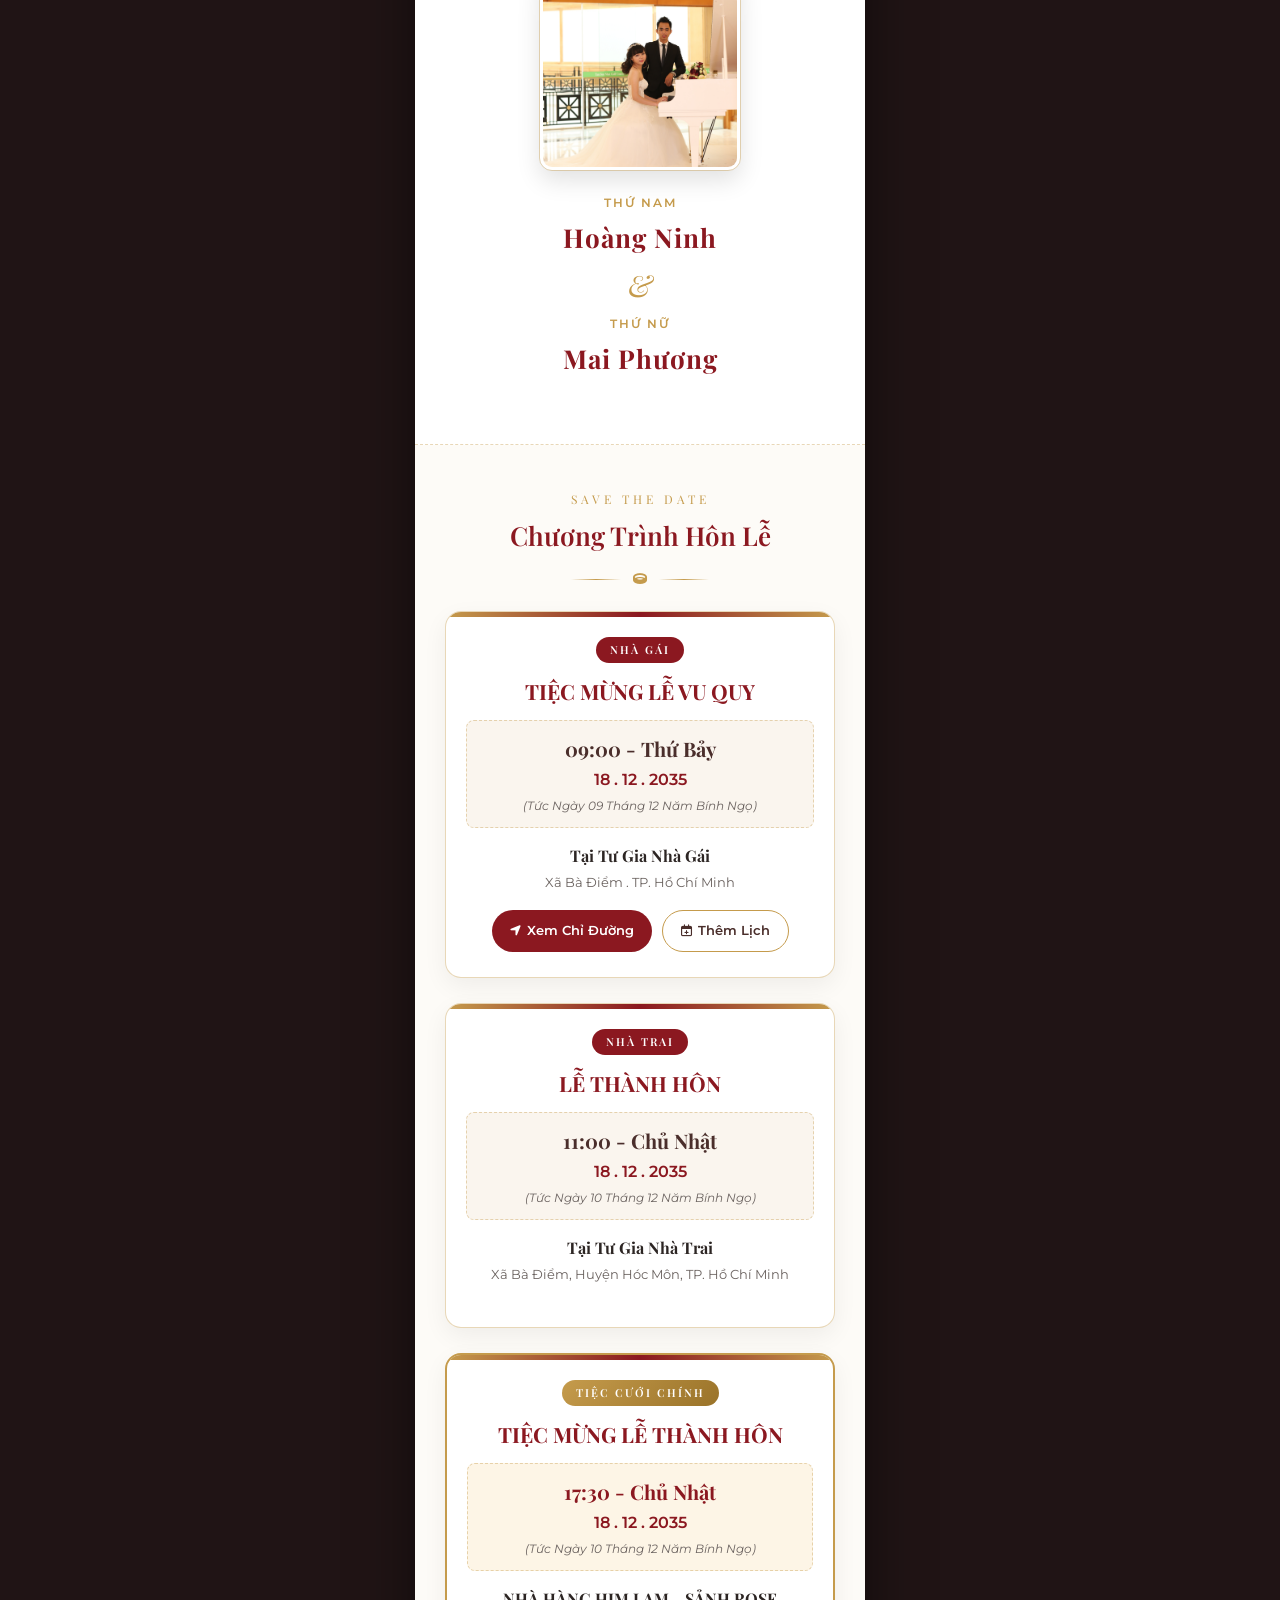
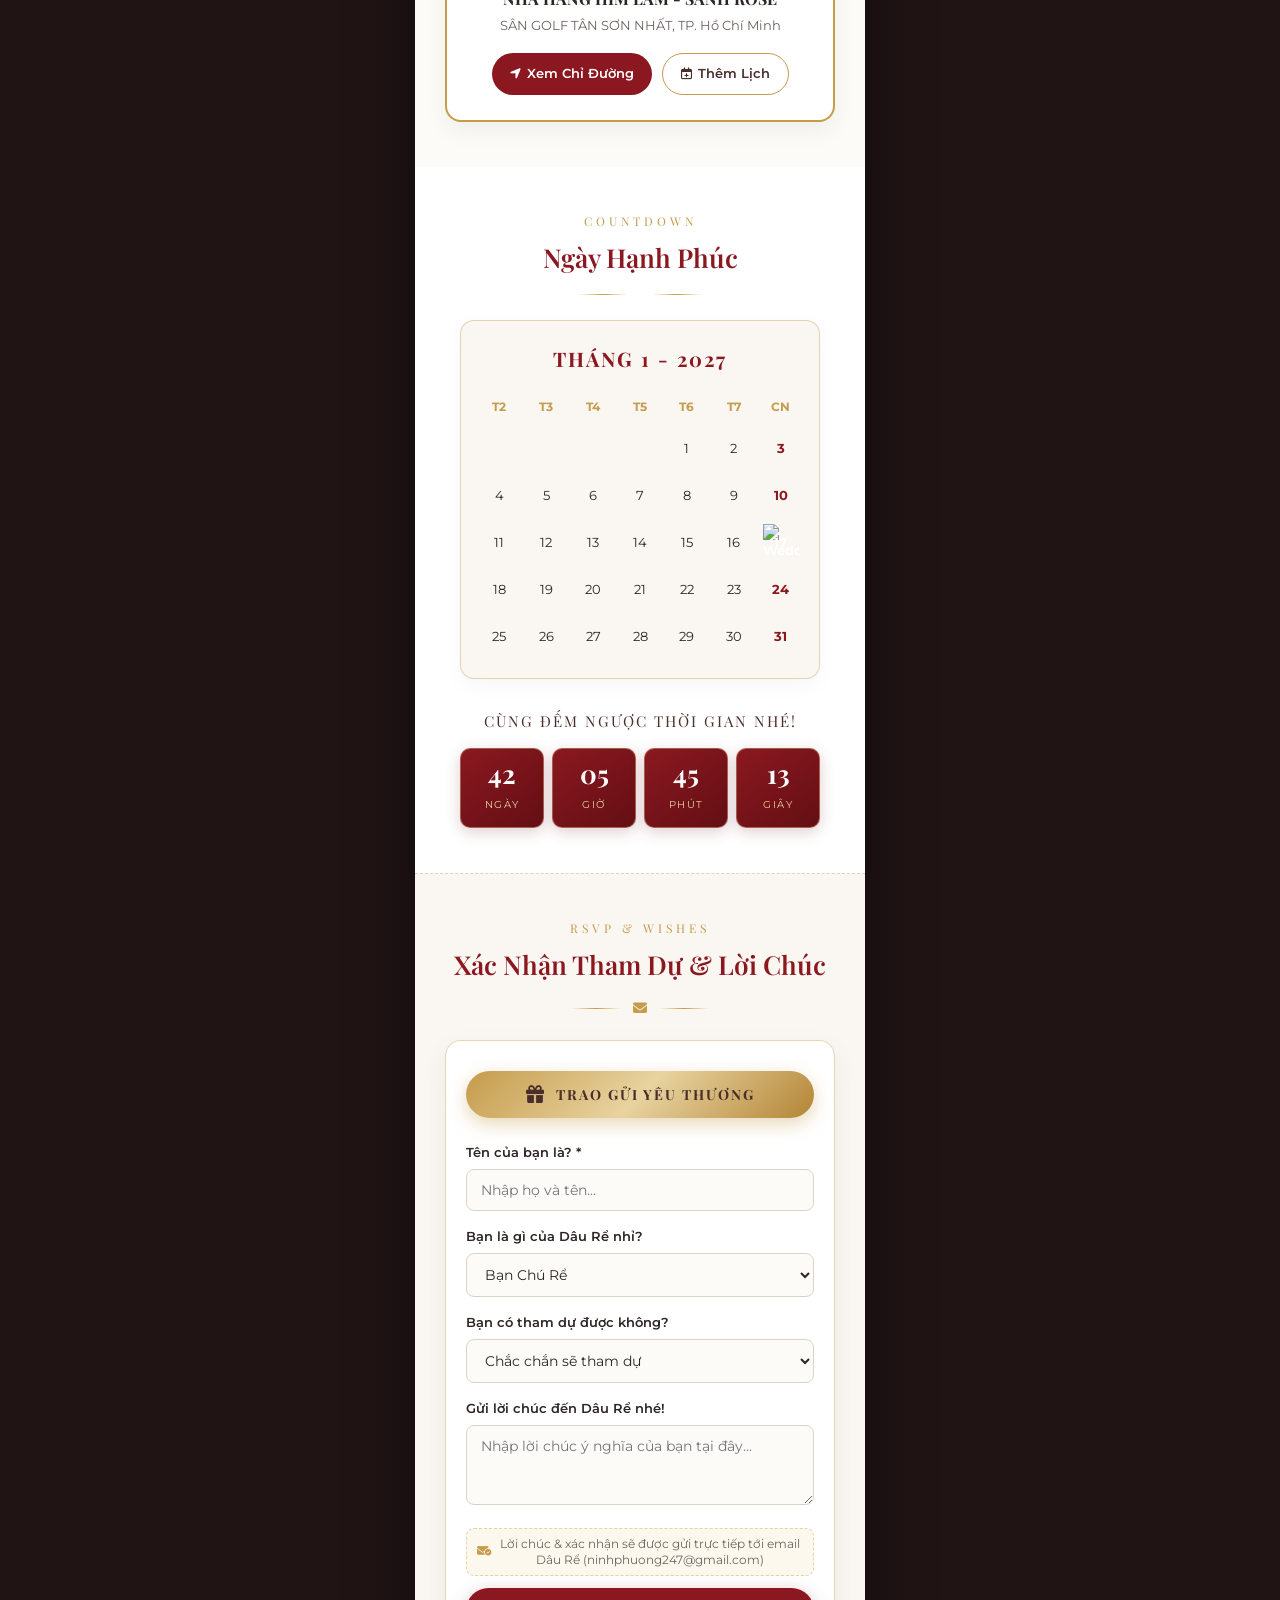
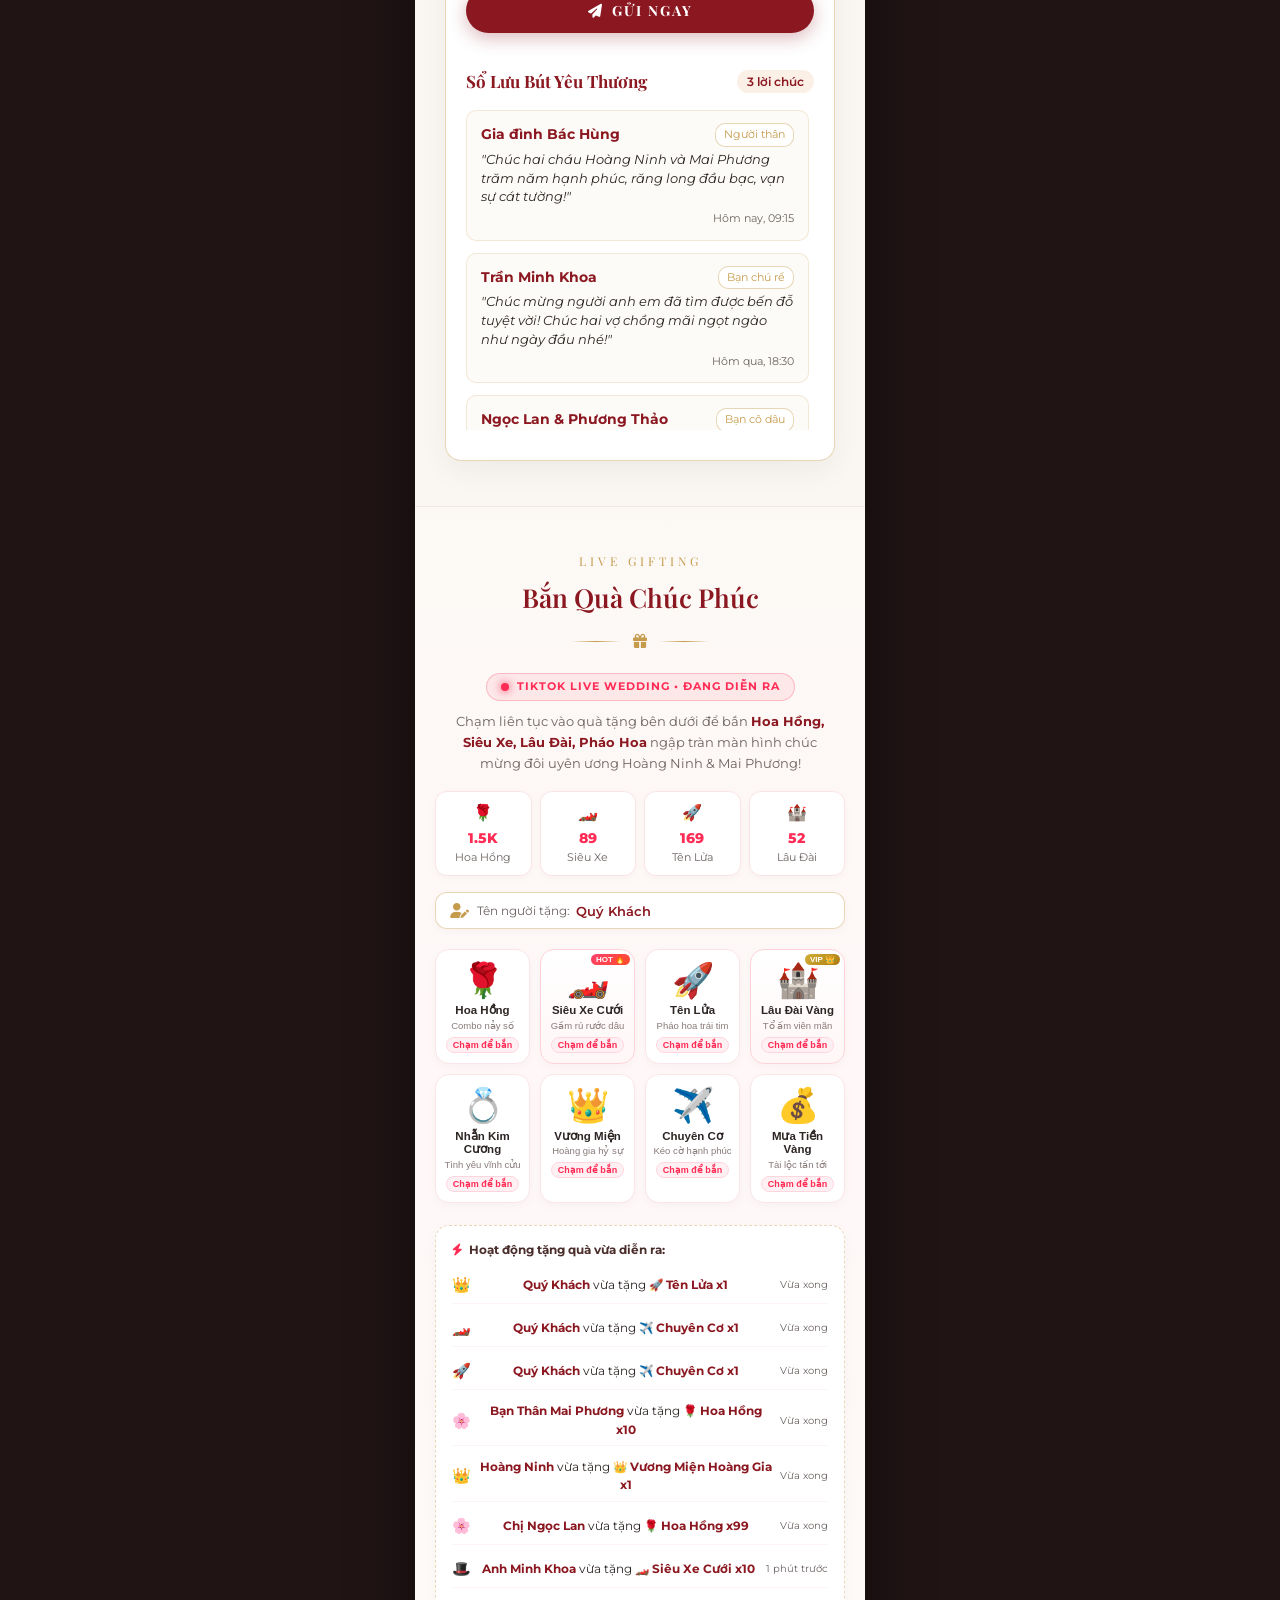
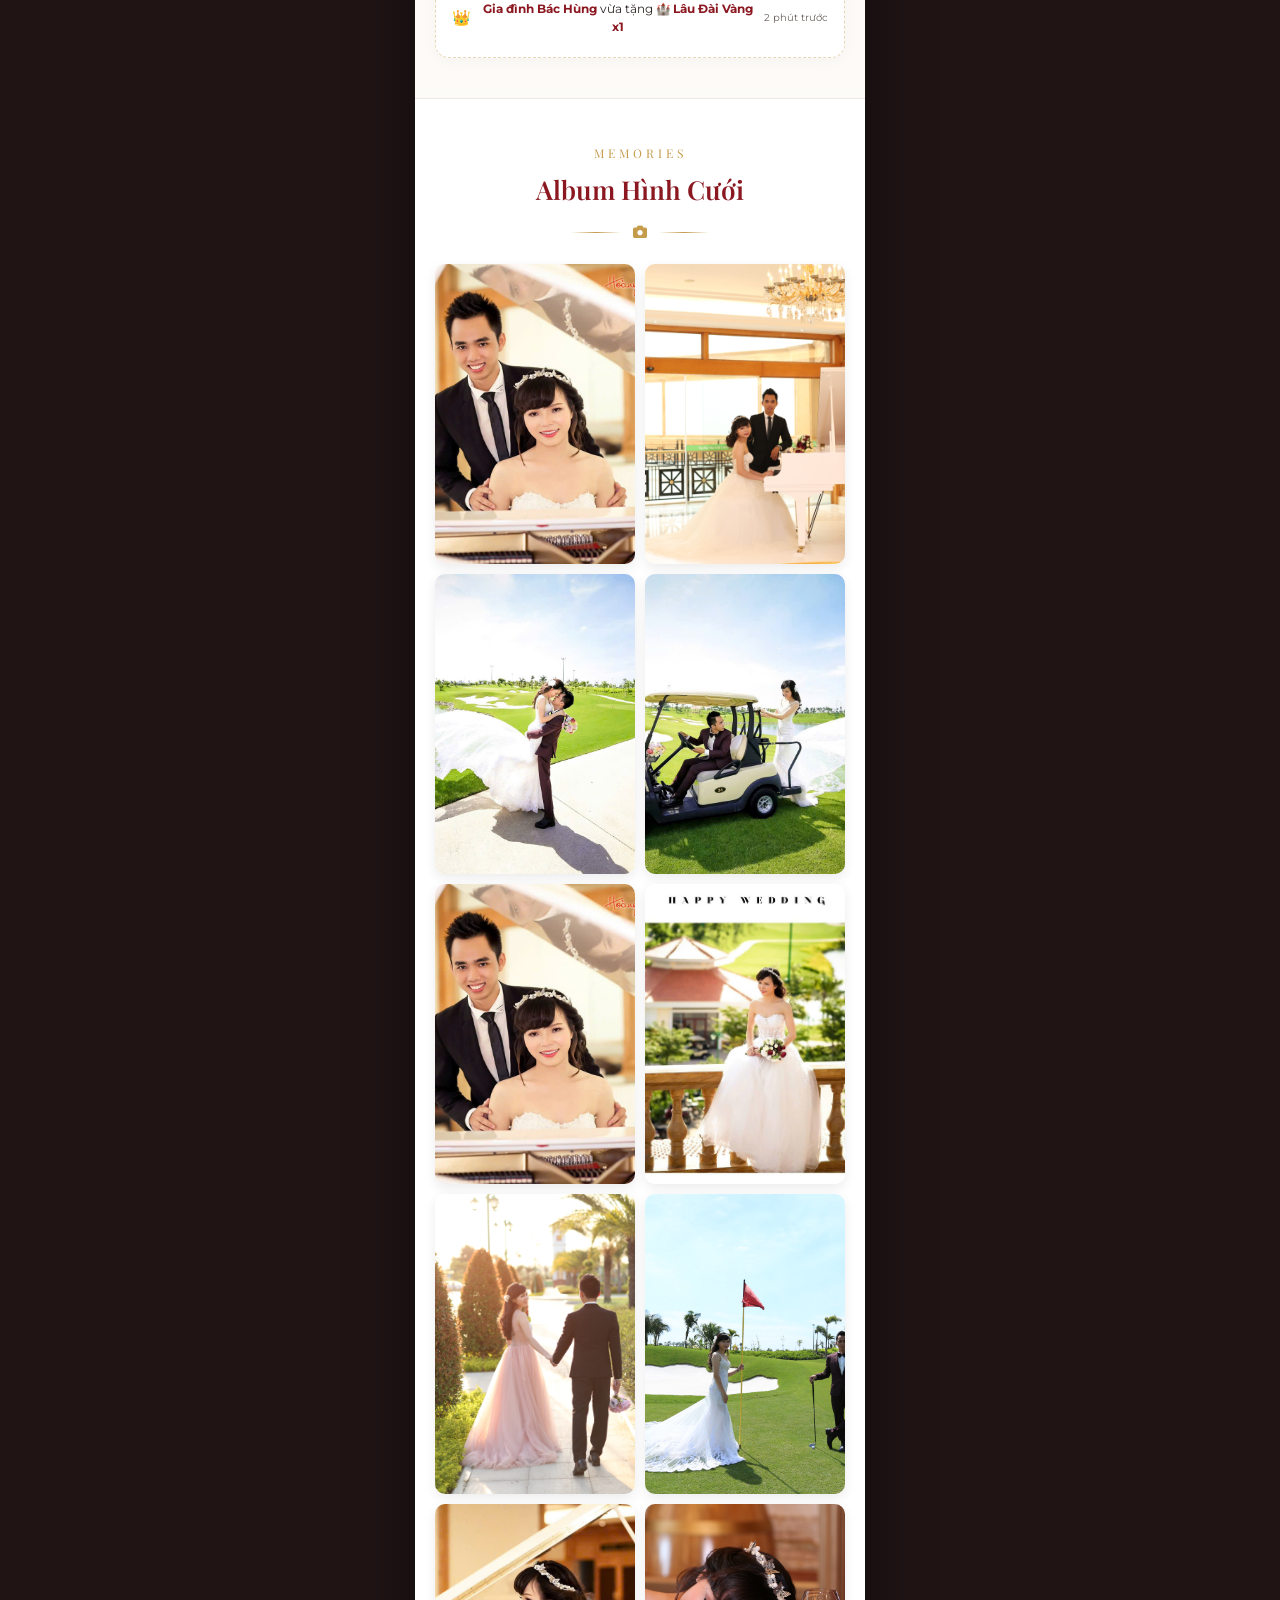
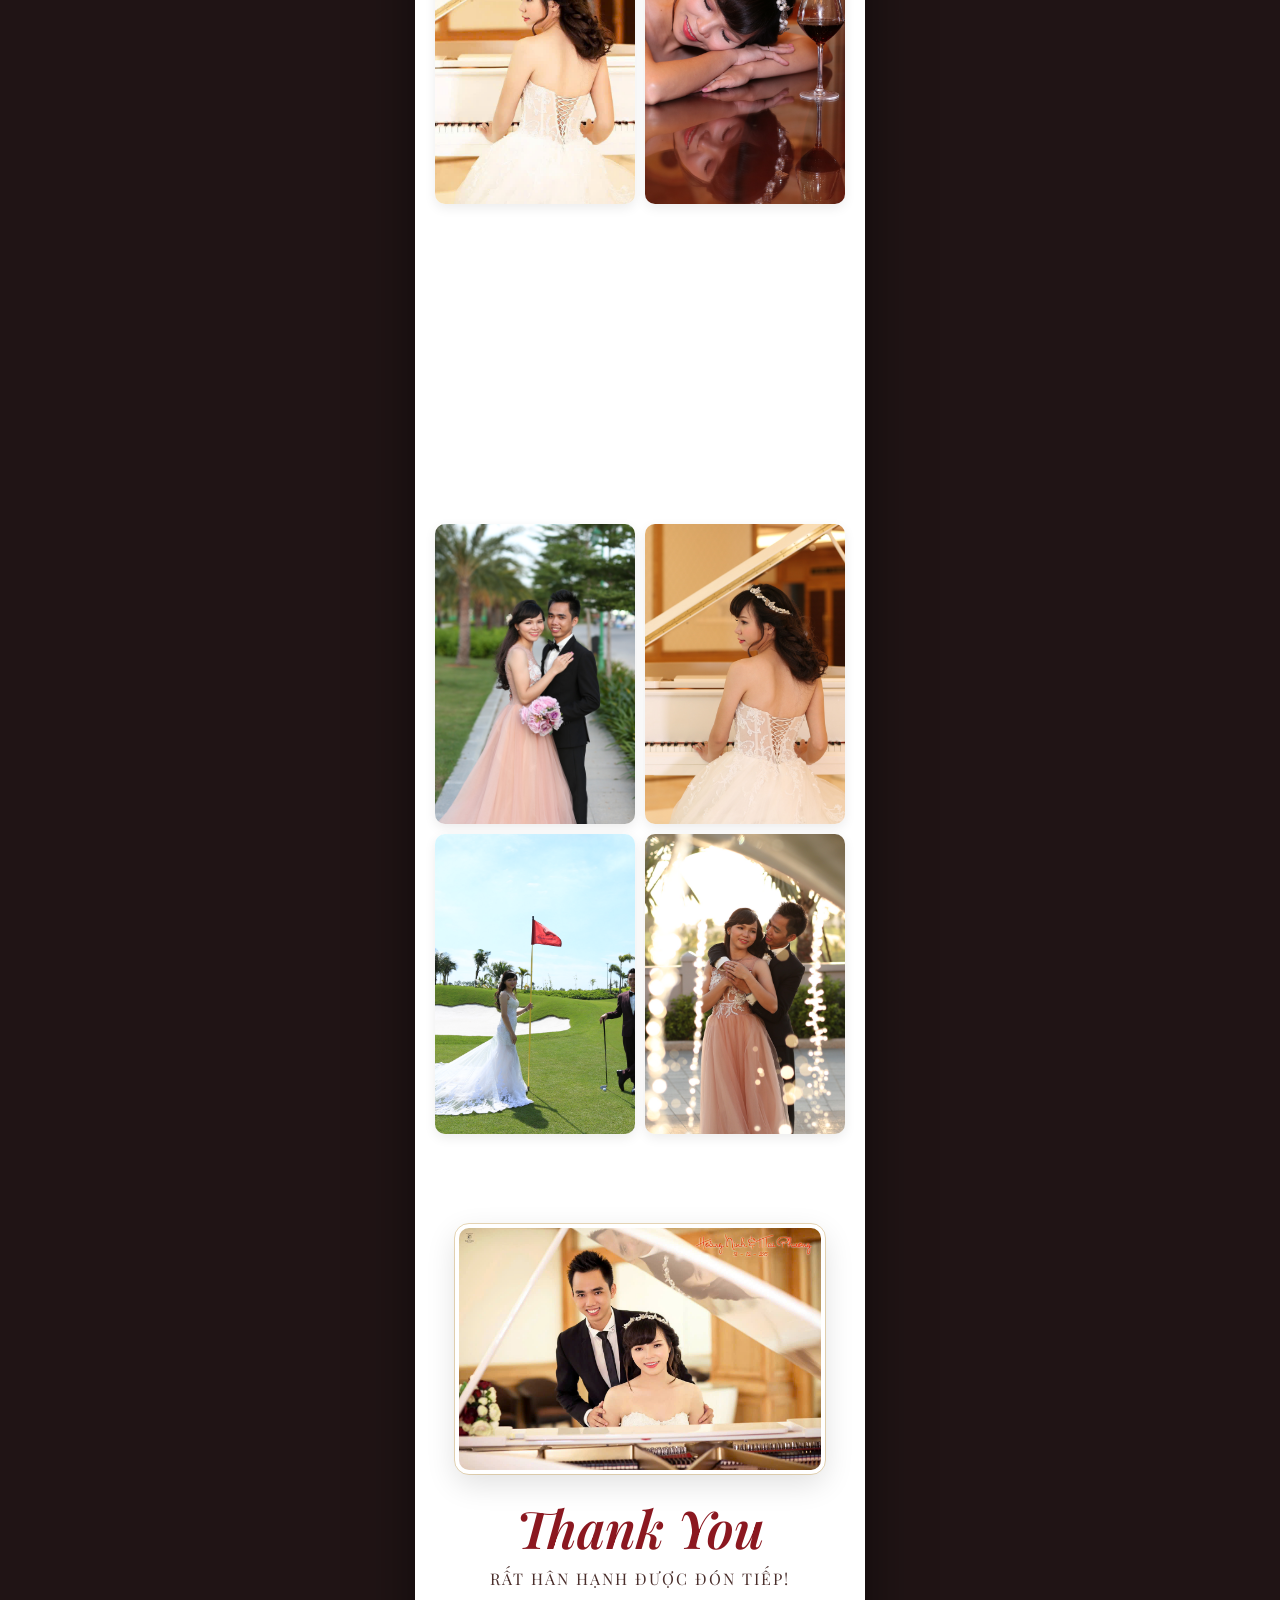
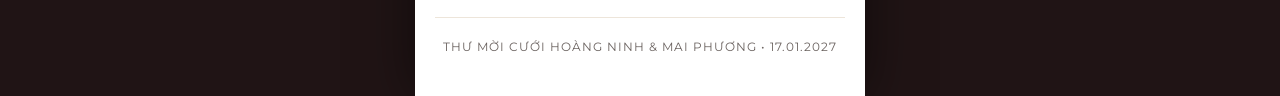
==== commit d4af2684: "Add rich mouse scroll effects, progress bars, parallax wind, and 3D card tilt across all 5 wedding t" ====
--- a/index.html
+++ b/index.html
@@ -28,7 +28,7 @@
 <body>
 
   <!-- Golden Scroll Progress Bar -->
-  <div class="scroll-progress-bar" id="scroll-progress-bar"></div>
+  <div class="scroll-progress-bar" id="scroll-progress-bar"><span class="royal-scroll-crown">👑</span></div>
 
   <!-- Falling Canvas (Rose Petals & Golden Hearts) -->
   <canvas id="particles-canvas"></canvas>
@@ -239,7 +239,7 @@
       <div class="hero-date-banner">18 . 12 . 2026</div>
 
       <!-- Personalized Guest Invitation Card -->
-      <div class="guest-invitation-card">
+      <div class="guest-invitation-card palace-reveal">
         <div class="guest-card-corner top-left"></div>
         <div class="guest-card-corner top-right"></div>
         <div class="guest-card-corner bottom-left"></div>
--- a/style.css
+++ b/style.css
@@ -2151,15 +2151,66 @@
   position: fixed;
   top: 0;
   left: 0;
-  height: 3.5px;
+  height: 4px;
   width: 0%;
   background: linear-gradient(90deg, #9a7329, #c59b4c, #f6e9c7, #c59b4c, #9a7329);
   background-size: 200% 100%;
   animation: goldShimmer 3s linear infinite;
   box-shadow: 0 0 10px rgba(197, 155, 76, 0.9), 0 0 5px rgba(232, 211, 159, 0.6);
   z-index: 10000;
-  transition: width 0.15s ease-out;
+  transition: width 0.08s linear;
   pointer-events: none;
+}
+
+.royal-scroll-crown {
+  position: absolute;
+  right: -9px;
+  top: -8px;
+  font-size: 13px;
+  filter: drop-shadow(0 0 6px #ffd700);
+  animation: crownPulse 1.2s ease-in-out infinite alternate;
+}
+
+@keyframes crownPulse {
+  0% { transform: scale(0.9) rotate(0deg); opacity: 0.85; }
+  100% { transform: scale(1.25) rotate(15deg); opacity: 1; }
+}
+
+/* Palace Scroll Reveal & 3D Interactive Card Tilt */
+.palace-reveal {
+  opacity: 0;
+  transform: translateY(28px) scale(0.98);
+  filter: blur(3px);
+  transition: opacity 0.8s cubic-bezier(0.16, 1, 0.3, 1),
+              transform 0.8s cubic-bezier(0.16, 1, 0.3, 1),
+              filter 0.8s cubic-bezier(0.16, 1, 0.3, 1);
+  will-change: opacity, transform, filter;
+}
+
+.palace-reveal.revealed {
+  opacity: 1;
+  transform: translateY(0) scale(1);
+  filter: blur(0);
+}
+
+.guest-invitation-card,
+.family-column,
+.event-card,
+.wedding-calendar-card,
+.countdown-container,
+.bank-card-luxury,
+.wishes-form-card {
+  transition: transform 0.4s cubic-bezier(0.16, 1, 0.3, 1), box-shadow 0.4s ease, border-color 0.4s ease;
+}
+
+.guest-invitation-card:hover,
+.family-column:hover,
+.event-card:hover,
+.wedding-calendar-card:hover,
+.bank-card-luxury:hover,
+.wishes-form-card:hover {
+  transform: translateY(-5px) scale(1.01);
+  box-shadow: 0 16px 36px rgba(184, 41, 52, 0.25), 0 0 20px rgba(197, 155, 76, 0.3);
 }
 
 @keyframes goldShimmer {
